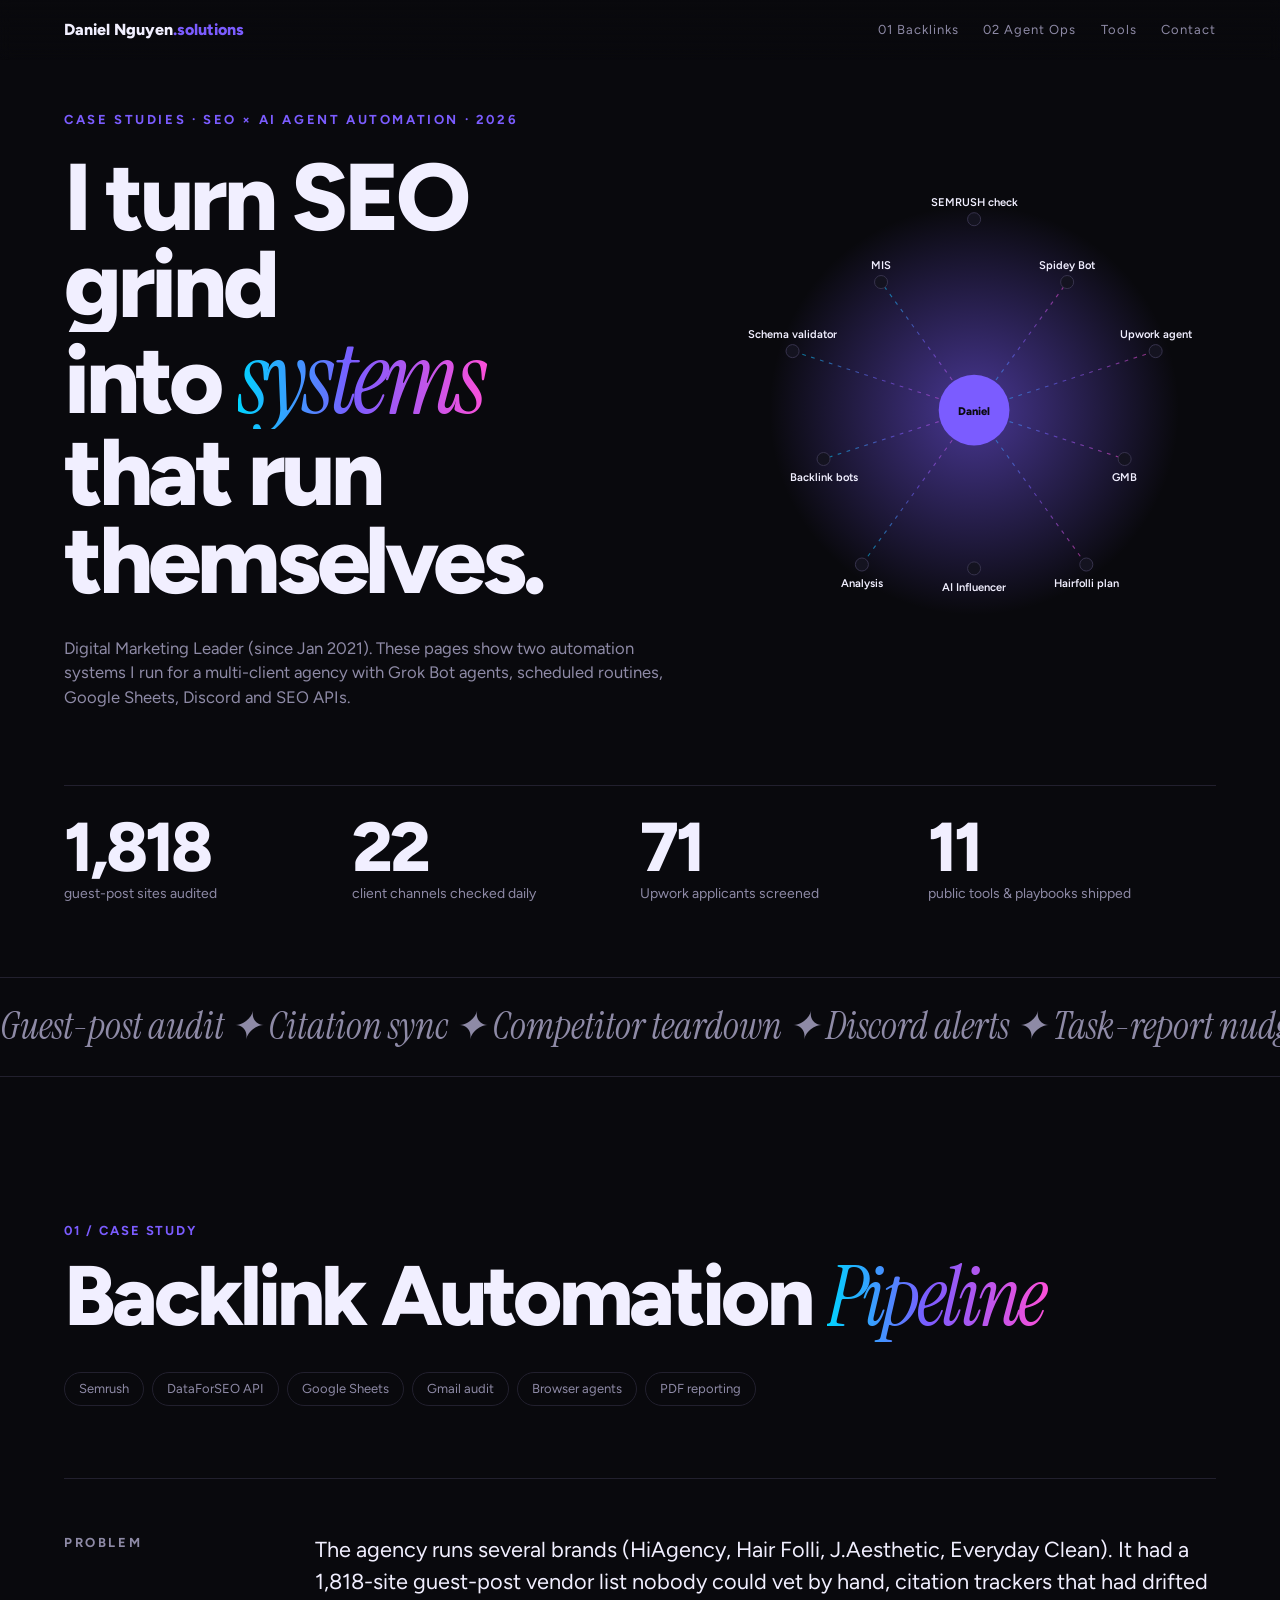
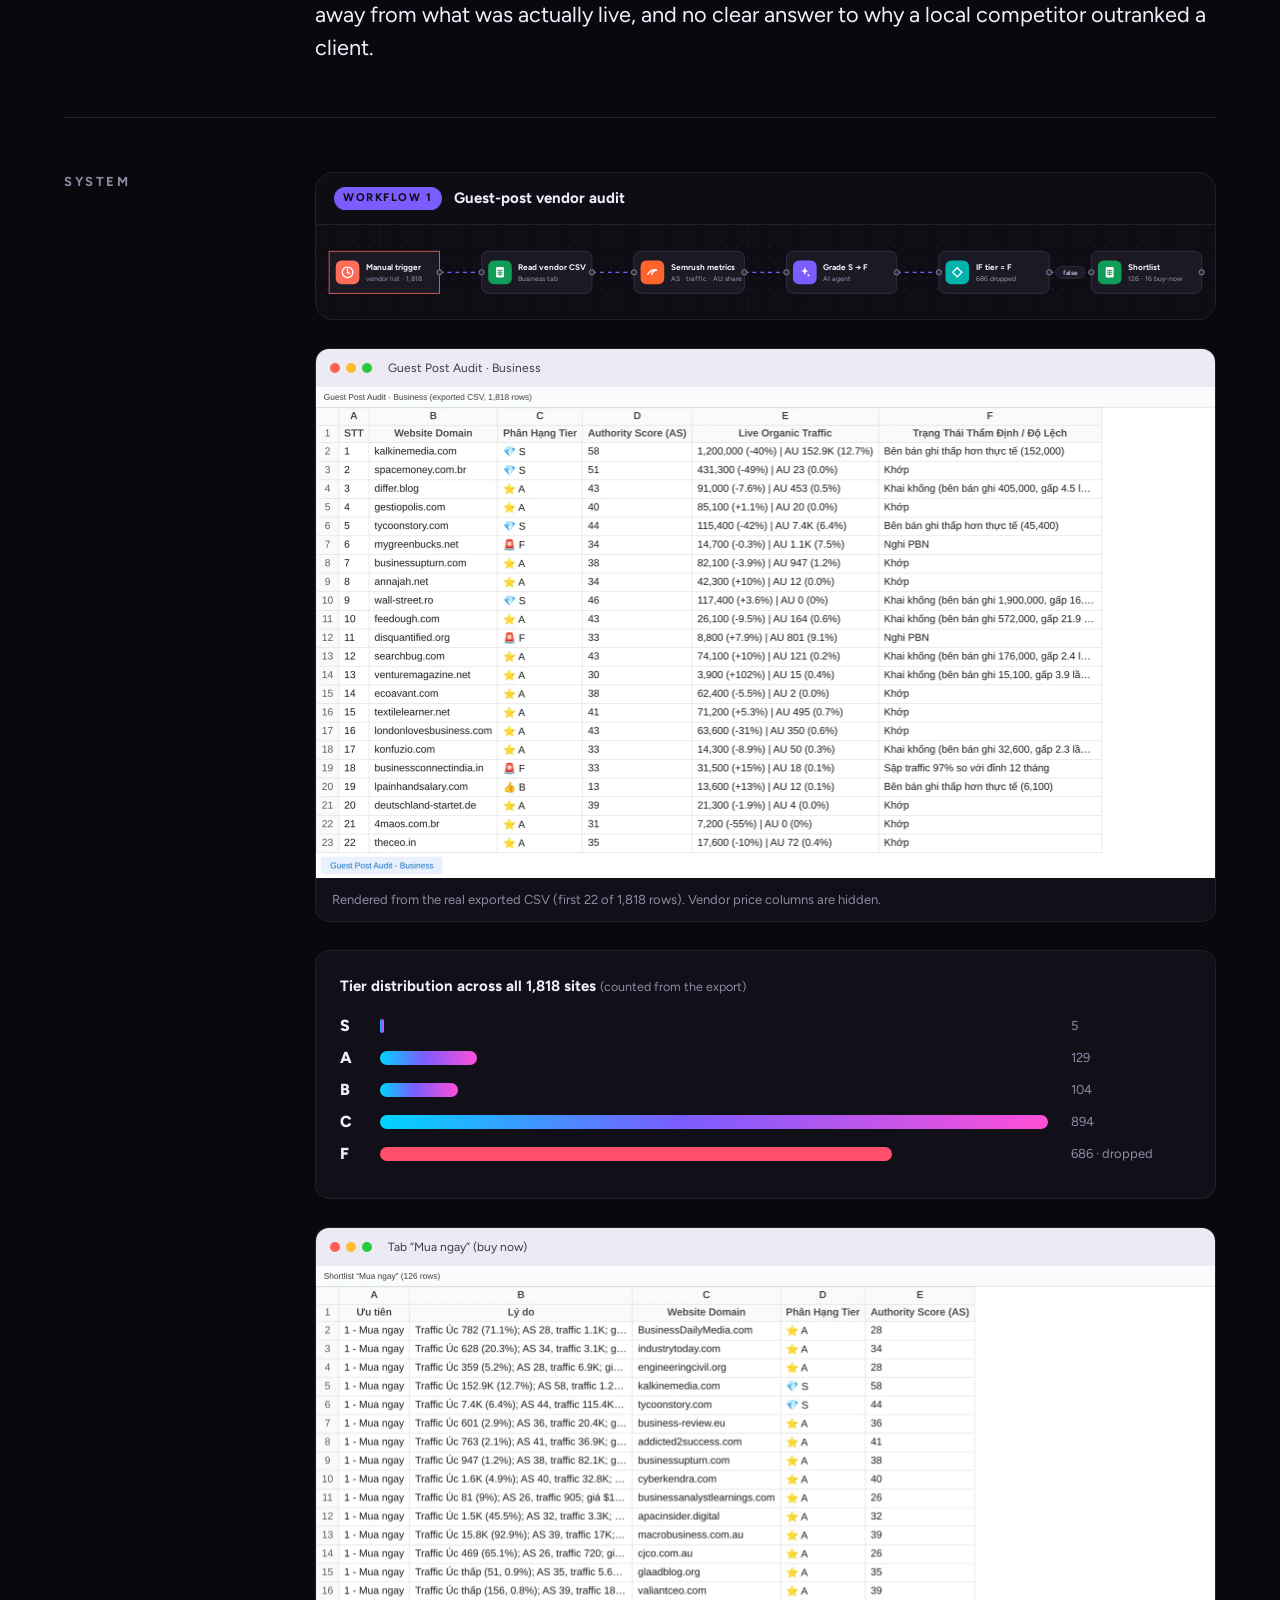
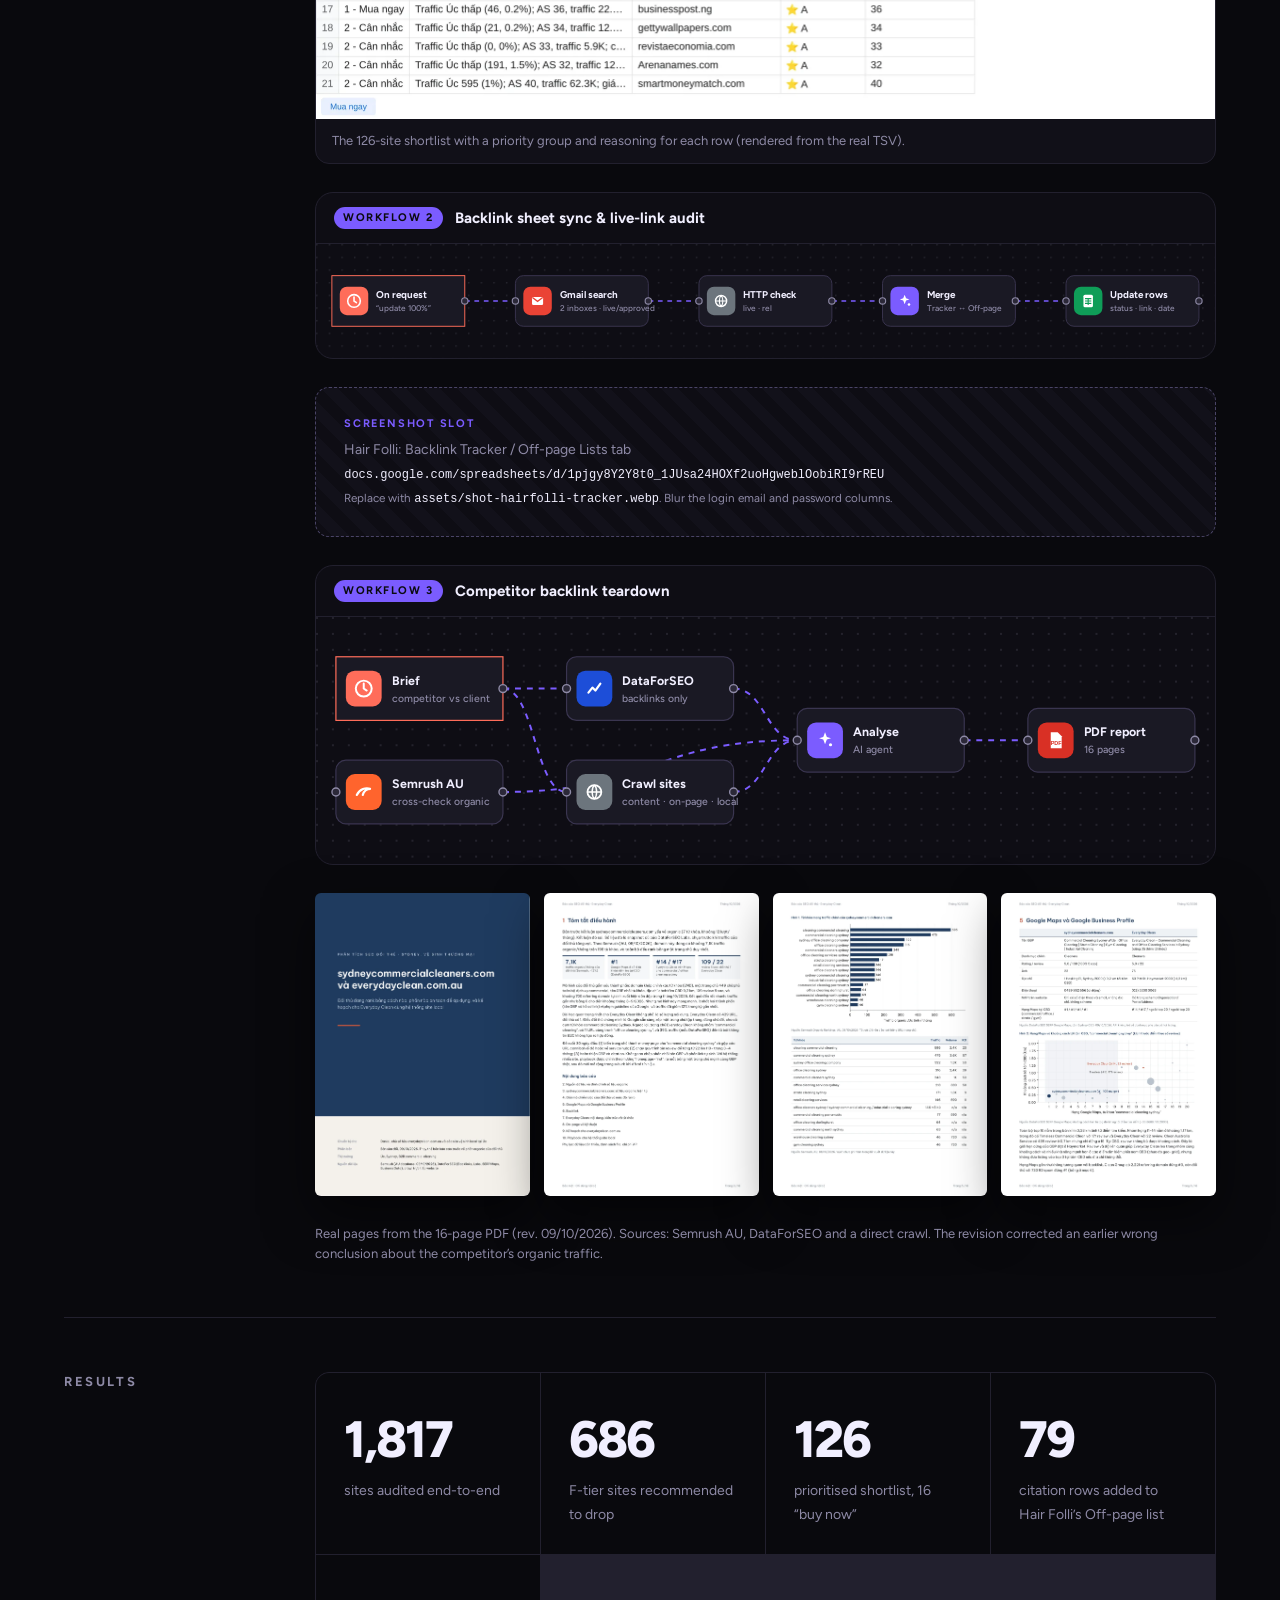
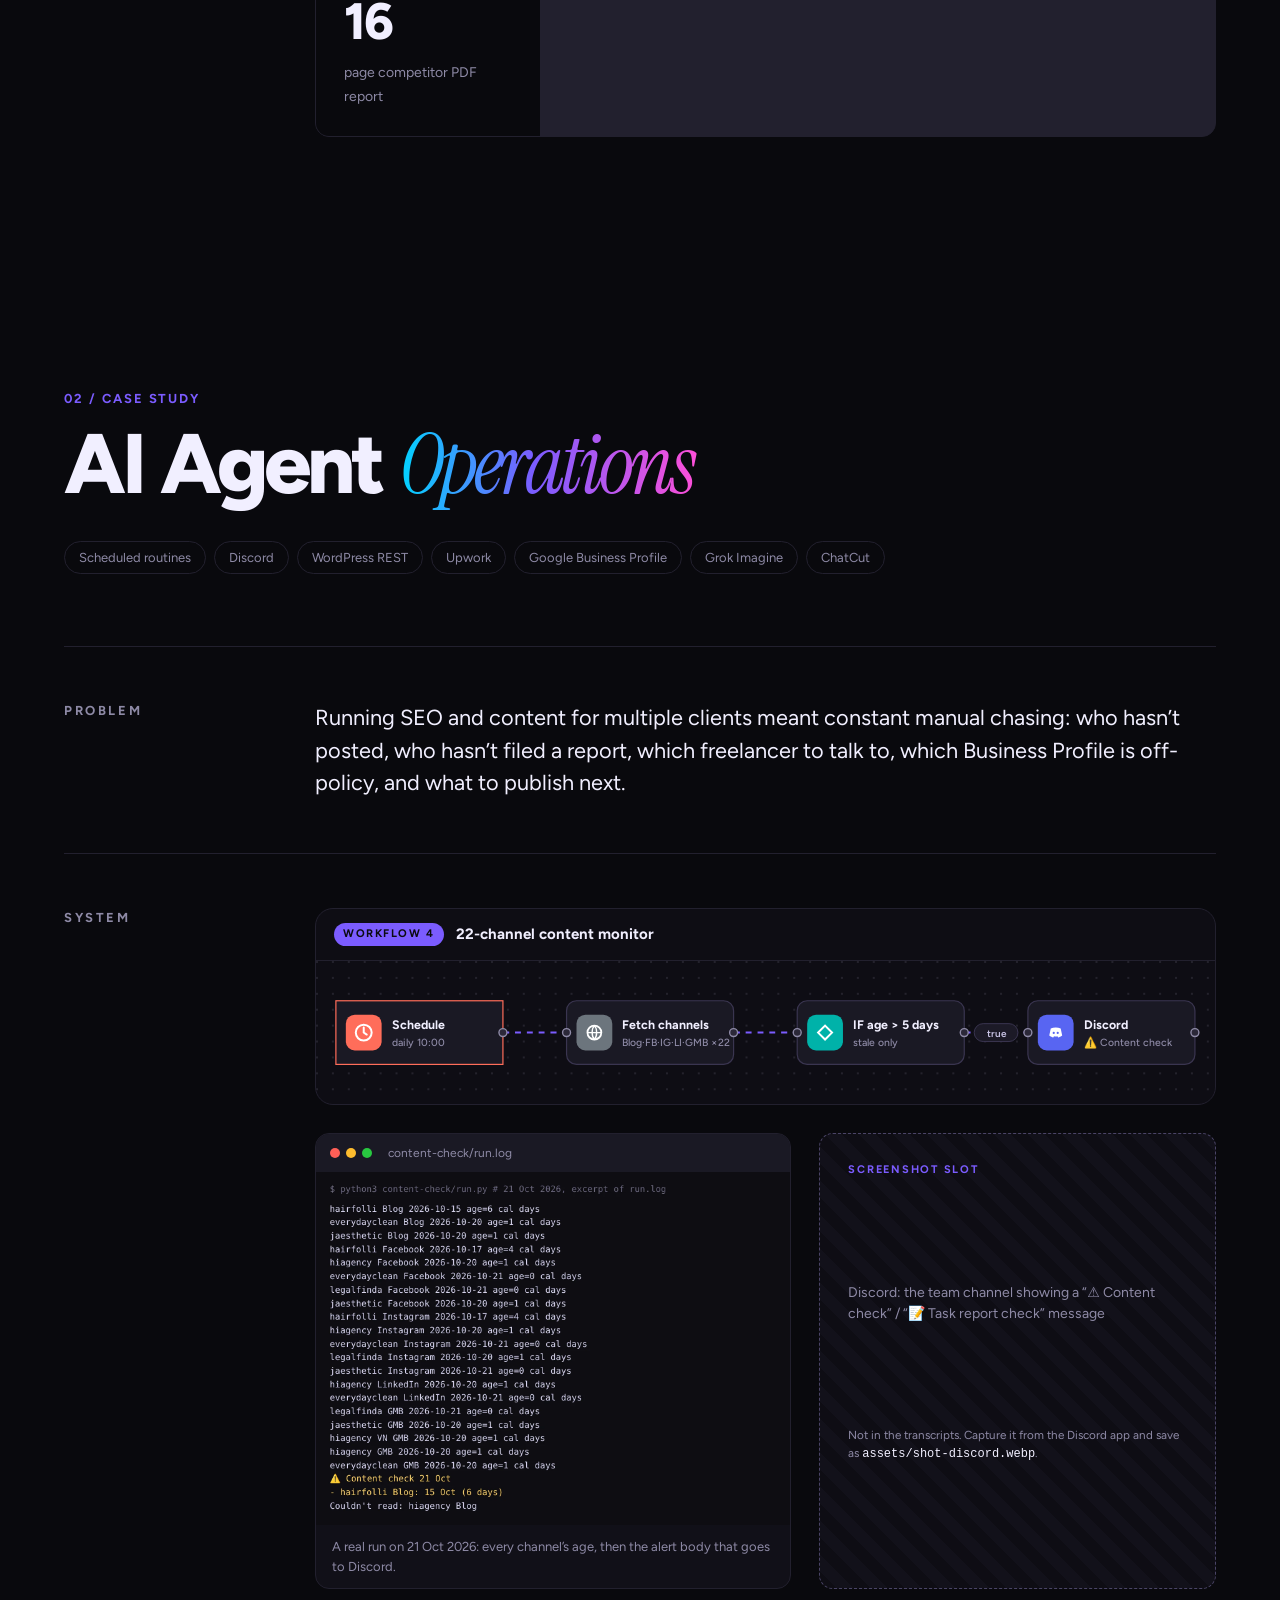
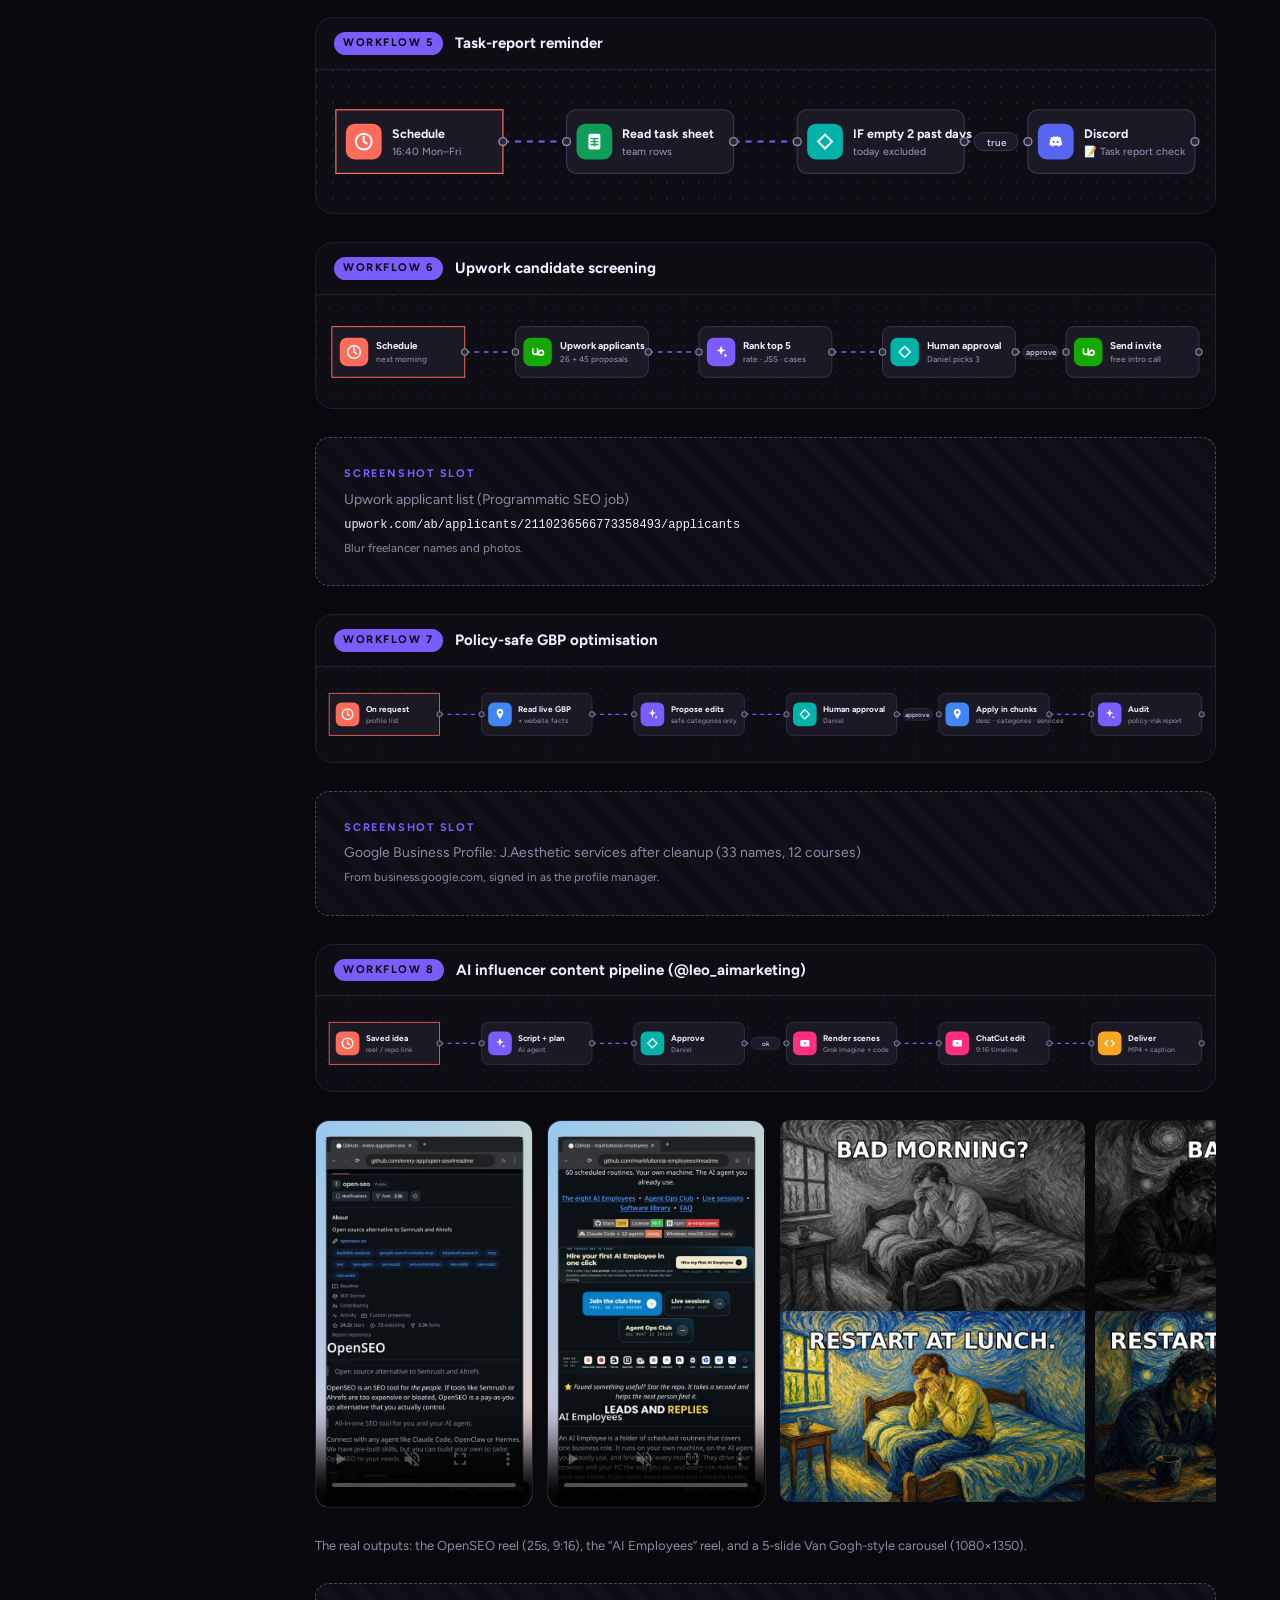
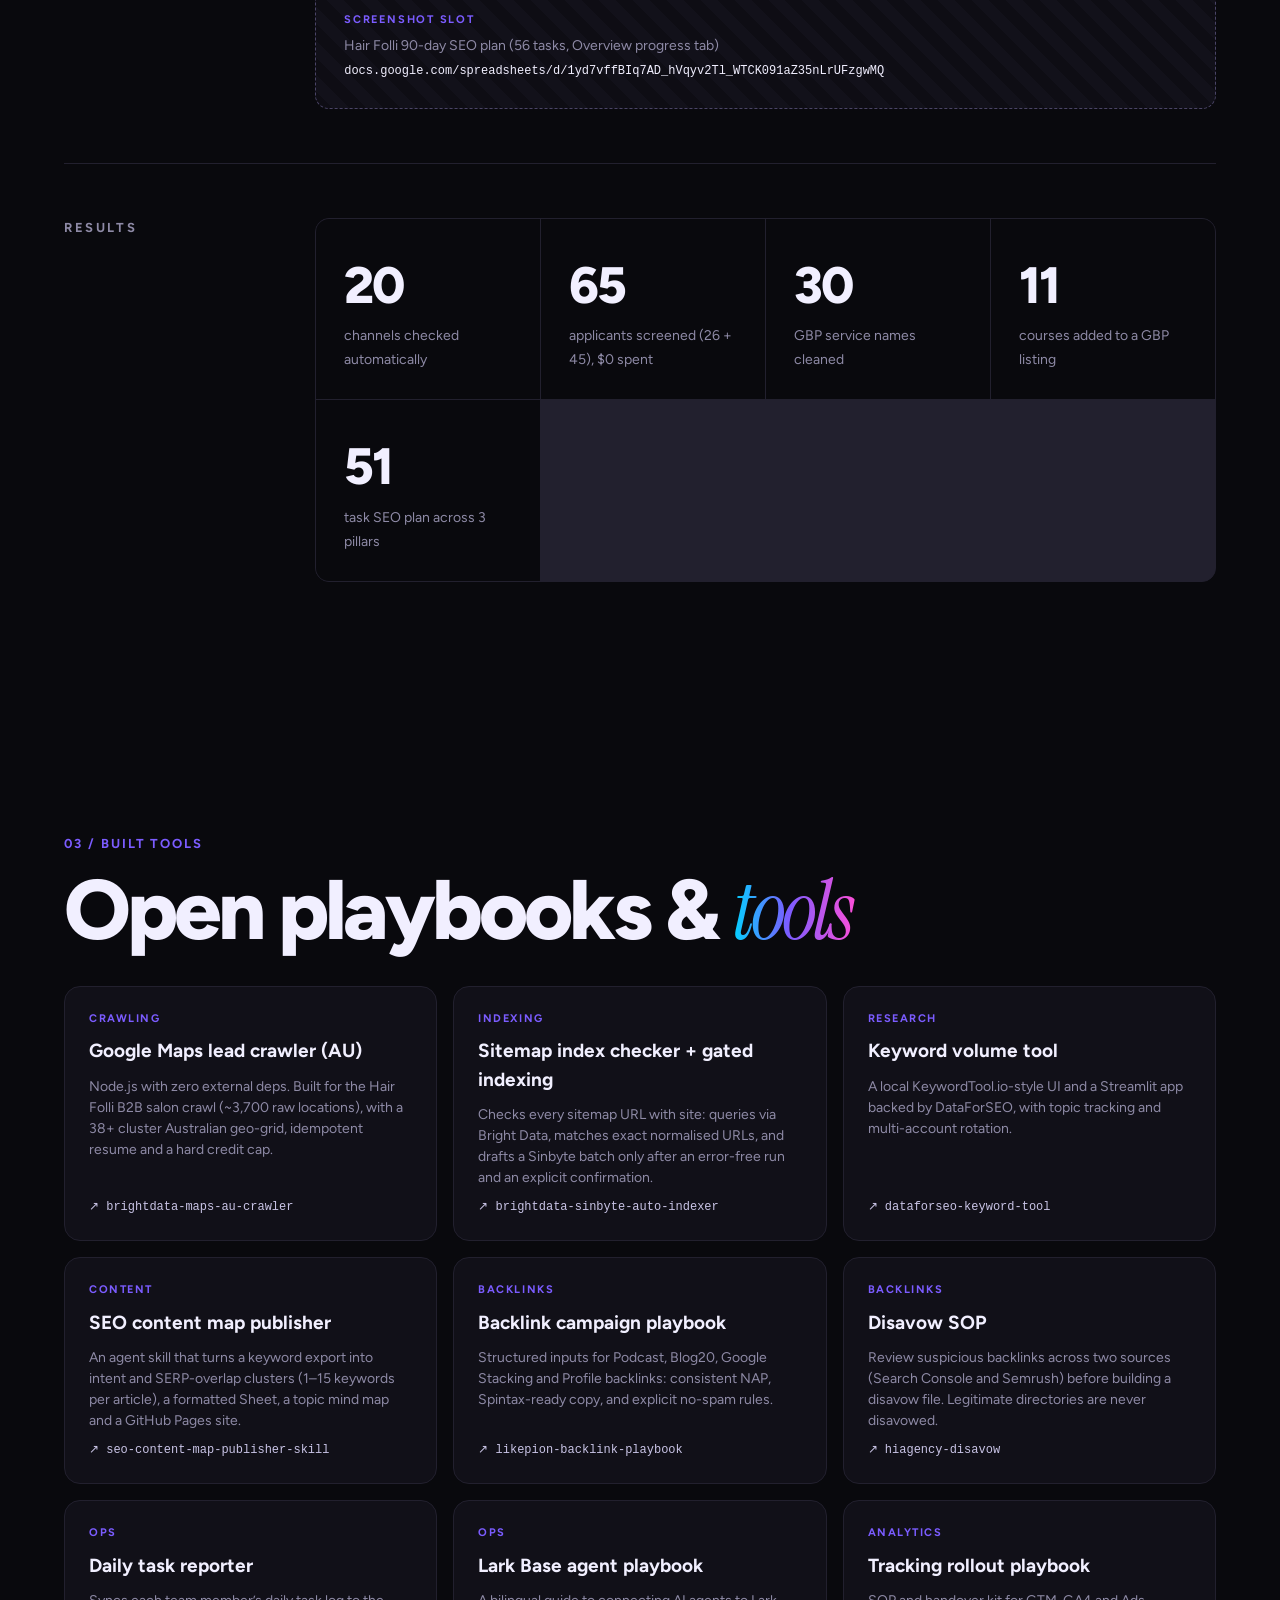
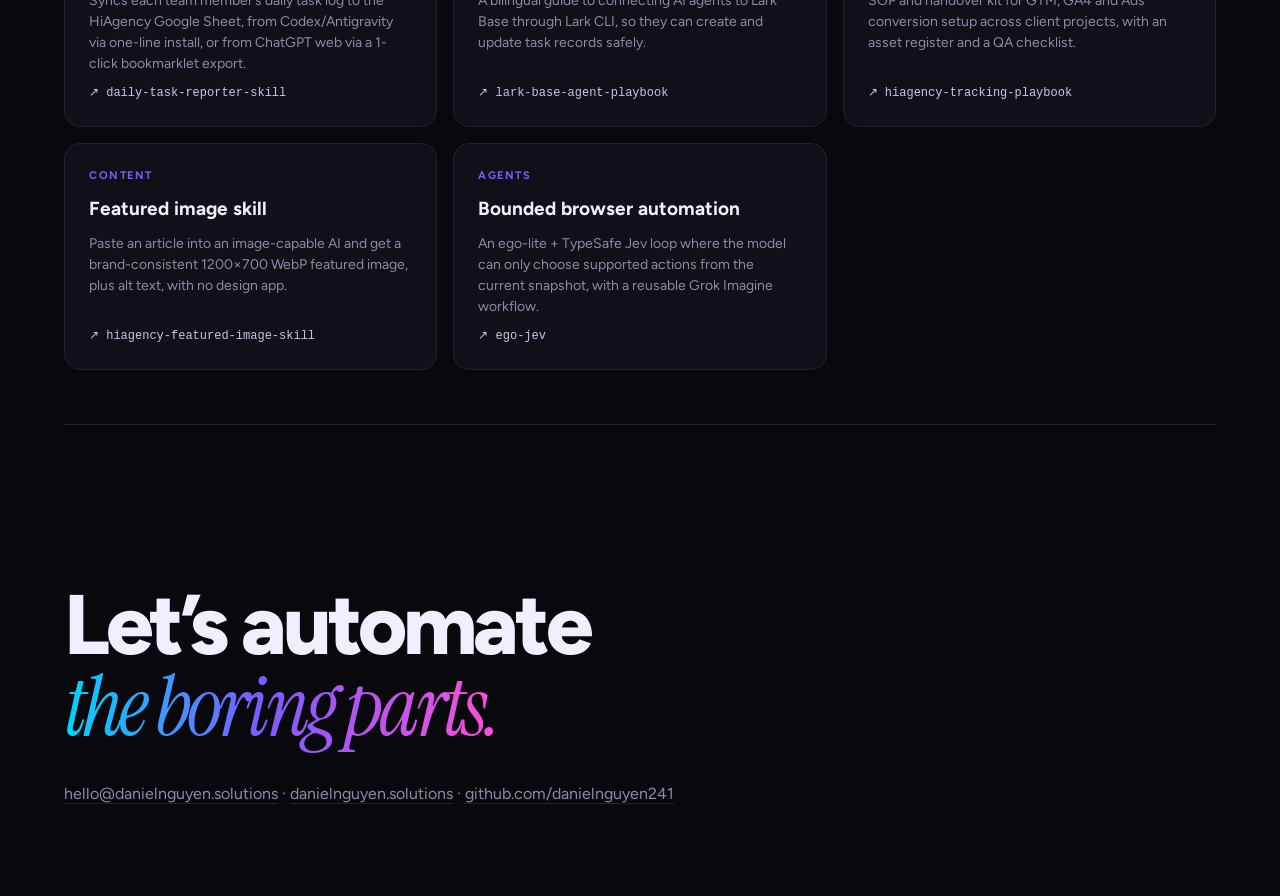
==== index.html @ e6c5cd48 "Automation case studies site" ====
<!doctype html><html lang="en"><head><meta charset="utf-8"><meta name="viewport" content="width=device-width,initial-scale=1">
<title>Daniel Nguyen: Automation Case Studies (SEO × AI Agents)</title>
<meta name="description" content="Two case studies by Daniel Nguyen: a backlink automation pipeline and AI agent operations for a multi-client SEO agency.">
<link rel="preconnect" href="https://fonts.googleapis.com"><link href="https://fonts.googleapis.com/css2?family=Figtree:wght@400;500;700;800&family=Instrument+Serif:ital@0;1&display=swap" rel="stylesheet">
<link rel="stylesheet" href="style.css">
</head><body>
<div class="progress" id="prog"></div>
<div class="cur" id="cur"></div>
<nav><a href="#top" class="logo">Daniel Nguyen<span>.solutions</span></a><div><a href="#c1">01 Backlinks</a><a href="#c2">02 Agent Ops</a><a href="#tools">Tools</a><a href="#ct">Contact</a></div></nav>

<header class="hero wrap" id="top">
 <div class="hero-copy">
  <p class="kick">Case studies · SEO × AI agent automation · 2026</p>
  <h1><span class="line"><span>I turn SEO grind</span></span><span class="line"><span>into <em>systems</em></span></span><span class="line"><span>that run themselves.</span></span></h1>
  <p class="lede">Digital Marketing Leader (since Jan 2021). These pages show two automation systems I run for a multi-client agency with Grok Bot agents, scheduled routines, Google Sheets, Discord and SEO APIs.</p>
 </div>
 <svg class="net" viewBox="0 0 520 520" aria-label="Network of Daniel's AI agents">
  <defs><radialGradient id="glow"><stop offset="0" stop-color="#7b5cff" stop-opacity=".55"/><stop offset="1" stop-color="#7b5cff" stop-opacity="0"/></radialGradient><linearGradient id="gr" x1="0" x2="1"><stop offset="0" stop-color="#00d4ff"/><stop offset=".5" stop-color="#7b5cff"/><stop offset="1" stop-color="#ff4fd8"/></linearGradient></defs>
  <circle cx="260" cy="260" r="220" fill="url(#glow)"/>
  <g id="netg"></g>
 </svg>
 <div class="stats">
  <div class="stat"><b data-n="1818">1,818</b><small>guest-post sites audited</small></div>
  <div class="stat"><b data-n="22">22</b><small>client channels checked daily</small></div>
  <div class="stat"><b data-n="71">71</b><small>Upwork applicants screened</small></div>
  <div class="stat"><b data-n="11">11</b><small>public tools &amp; playbooks shipped</small></div>
 </div>
</header>

<div class="mq"><div>Guest-post audit ✦ Citation sync ✦ Competitor teardown ✦ Discord alerts ✦ Task-report nudges ✦ Candidate screening ✦ GBP optimisation ✦ AI content ✦ Guest-post audit ✦ Citation sync ✦ Competitor teardown ✦ Discord alerts ✦ Task-report nudges ✦ Candidate screening ✦ GBP optimisation ✦ AI content ✦&nbsp;</div></div>

<main class="wrap">
<!-- ============ CASE 1 ============ -->
<section class="case" id="c1">
 <p class="num rv">01 / Case study</p>
 <h2 class="rv">Backlink Automation <em>Pipeline</em></h2>
 <div class="tags rv"><span>Semrush</span><span>DataForSEO API</span><span>Google Sheets</span><span>Gmail audit</span><span>Browser agents</span><span>PDF reporting</span></div>

 <div class="row rv"><h3>Problem</h3><p>The agency runs several brands (HiAgency, Hair Folli, J.Aesthetic, Everyday Clean). It had a 1,818-site guest-post vendor list nobody could vet by hand, citation trackers that had drifted away from what was actually live, and no clear answer to why a local competitor outranked a client.</p></div>

 <div class="row rv"><h3>System</h3><div class="sys">
  <article class="wfcard"><header><span>Workflow 1</span>Guest-post vendor audit</header><div class="wf" data-wf="audit"></div></article>
  <figure class="shot rv"><div class="chrome"><i></i><i></i><i></i><span>Guest Post Audit · Business</span></div><img src="assets/shot-audit.webp" alt="First rows of the real Guest Post Audit export: domain, S–F tier, Authority Score, live traffic and AU share, verdict" loading="lazy"><figcaption>Rendered from the real exported CSV (first 22 of 1,818 rows). Vendor price columns are hidden.</figcaption></figure>
  <div class="tiers rv" aria-label="Tier distribution">
   <h4>Tier distribution across all 1,818 sites <small>(counted from the export)</small></h4>
   <div class="tb" style="--w:.28%"><b>S</b><i></i><span>5</span></div>
   <div class="tb" style="--w:7.1%"><b>A</b><i></i><span>129</span></div>
   <div class="tb" style="--w:5.7%"><b>B</b><i></i><span>104</span></div>
   <div class="tb" style="--w:49.2%"><b>C</b><i></i><span>894</span></div>
   <div class="tb f" style="--w:37.7%"><b>F</b><i></i><span>686 · dropped</span></div>
  </div>
  <figure class="shot rv"><div class="chrome"><i></i><i></i><i></i><span>Tab “Mua ngay” (buy now)</span></div><img src="assets/shot-shortlist.webp" alt="Real prioritised shortlist with priority group and reasoning per site" loading="lazy"><figcaption>The 126-site shortlist with a priority group and reasoning for each row (rendered from the real TSV).</figcaption></figure>

  <article class="wfcard"><header><span>Workflow 2</span>Backlink sheet sync &amp; live-link audit</header><div class="wf" data-wf="sync"></div></article>
  <div class="slot rv" data-slot="hairfolli-tracker"><b>Screenshot slot</b>Hair Folli: Backlink Tracker / Off-page Lists tab<code>docs.google.com/spreadsheets/d/1pjgy8Y2Y8t0_1JUsa24HOXf2uoHgweblOobiRI9rREU</code><small>Replace with <code>assets/shot-hairfolli-tracker.webp</code>. Blur the login email and password columns.</small></div>

  <article class="wfcard"><header><span>Workflow 3</span>Competitor backlink teardown</header><div class="wf" data-wf="comp"></div></article>
  <div class="pdf rv">
   <img src="assets/report-1.webp" alt="Report cover: sydneycommercialcleaners.com vs everydayclean.com.au" loading="lazy">
   <img src="assets/report-2.webp" alt="Executive summary page" loading="lazy">
   <img src="assets/report-5.webp" alt="Keyword chart page" loading="lazy">
   <img src="assets/report-8.webp" alt="Google Maps and Business Profile comparison page" loading="lazy">
  </div>
  <p class="cap rv">Real pages from the 16-page PDF (rev. 09/10/2026). Sources: Semrush AU, DataForSEO and a direct crawl. The revision corrected an earlier wrong conclusion about the competitor’s organic traffic.</p>
 </div></div>

 <div class="row rv"><h3>Results</h3><div class="res">
  <div><b data-n="1818">1,818</b><small>sites audited end-to-end</small></div>
  <div><b data-n="686">686</b><small>F-tier sites recommended to drop</small></div>
  <div><b data-n="126">126</b><small>prioritised shortlist, 16 “buy now”</small></div>
  <div><b data-n="79">79</b><small>citation rows added to Hair Folli’s Off-page list</small></div>
  <div><b data-n="16">16</b><small>page competitor PDF report</small></div>
 </div></div>
</section>

<!-- ============ CASE 2 ============ -->
<section class="case" id="c2">
 <p class="num rv">02 / Case study</p>
 <h2 class="rv">AI Agent <em>Operations</em></h2>
 <div class="tags rv"><span>Scheduled routines</span><span>Discord</span><span>WordPress REST</span><span>Upwork</span><span>Google Business Profile</span><span>Grok Imagine</span><span>ChatCut</span></div>

 <div class="row rv"><h3>Problem</h3><p>Running SEO and content for multiple clients meant constant manual chasing: who hasn’t posted, who hasn’t filed a report, which freelancer to talk to, which Business Profile is off-policy, and what to publish next.</p></div>

 <div class="row rv"><h3>System</h3><div class="sys">
  <article class="wfcard"><header><span>Workflow 4</span>22-channel content monitor</header><div class="wf" data-wf="monitor"></div></article>
  <div class="duo">
   <figure class="shot rv"><div class="chrome dark"><i></i><i></i><i></i><span>content-check/run.log</span></div><img src="assets/shot-content-check.webp" alt="Real run log listing each client channel's last publish date and the resulting Content check alert" loading="lazy"><figcaption>A real run on 21 Oct 2026: every channel’s age, then the alert body that goes to Discord.</figcaption></figure>
   <div class="slot rv" data-slot="discord-alert"><b>Screenshot slot</b>Discord: the team channel showing a “⚠️ Content check” / “📝 Task report check” message<small>Not in the transcripts. Capture it from the Discord app and save as <code>assets/shot-discord.webp</code>.</small></div>
  </div>
  <article class="wfcard"><header><span>Workflow 5</span>Task-report reminder</header><div class="wf" data-wf="report"></div></article>
  <article class="wfcard"><header><span>Workflow 6</span>Upwork candidate screening</header><div class="wf" data-wf="upwork"></div></article>
  <div class="slot rv" data-slot="upwork"><b>Screenshot slot</b>Upwork applicant list (Programmatic SEO job)<code>upwork.com/ab/applicants/2110236566773358493/applicants</code><small>Blur freelancer names and photos.</small></div>
  <article class="wfcard"><header><span>Workflow 7</span>Policy-safe GBP optimisation</header><div class="wf" data-wf="gmb"></div></article>
  <div class="slot rv" data-slot="gmb"><b>Screenshot slot</b>Google Business Profile: J.Aesthetic services after cleanup (33 names, 12 courses)<small>From business.google.com, signed in as the profile manager.</small></div>
  <article class="wfcard"><header><span>Workflow 8</span>AI influencer content pipeline (@leo_aimarketing)</header><div class="wf" data-wf="content"></div></article>
  <div class="media rv">
   <video src="assets/reel-openseo.mp4" poster="assets/reel-openseo.jpg" muted loop playsinline preload="none" controls></video>
   <video src="assets/reel-aiemp.mp4" poster="assets/reel-aiemp.jpg" muted loop playsinline preload="none" controls></video>
   <div class="car">
    <img src="assets/carousel-1.webp" alt="Carousel slide 1" loading="lazy"><img src="assets/carousel-2.webp" alt="Carousel slide 2" loading="lazy"><img src="assets/carousel-3.webp" alt="Carousel slide 3" loading="lazy"><img src="assets/carousel-4.webp" alt="Carousel slide 4" loading="lazy"><img src="assets/carousel-5.webp" alt="Carousel slide 5" loading="lazy">
   </div>
  </div>
  <p class="cap rv">The real outputs: the OpenSEO reel (25s, 9:16), the “AI Employees” reel, and a 5-slide Van Gogh-style carousel (1080×1350).</p>
  <div class="slot rv" data-slot="seo-plan"><b>Screenshot slot</b>Hair Folli 90-day SEO plan (56 tasks, Overview progress tab)<code>docs.google.com/spreadsheets/d/1yd7vffBIq7AD_hVqyv2Tl_WTCK091aZ35nLrUFzgwMQ</code></div>
 </div></div>

 <div class="row rv"><h3>Results</h3><div class="res">
  <div><b data-n="22">22</b><small>channels checked automatically</small></div>
  <div><b data-n="71">71</b><small>applicants screened (26 + 45), $0 spent</small></div>
  <div><b data-n="33">33</b><small>GBP service names cleaned</small></div>
  <div><b data-n="12">12</b><small>courses added to a GBP listing</small></div>
  <div><b data-n="56">56</b><small>task SEO plan across 3 pillars</small></div>
 </div></div>
</section>

<section class="case" id="tools">
 <p class="num rv">03 / Built tools</p>
 <h2 class="rv">Open playbooks &amp; <em>tools</em></h2>
 <div class="tools" id="toolgrid"></div>
</section>

<footer id="ct"><h2 class="rv">Let’s automate<br><em>the boring parts.</em></h2>
 <p class="rv"><a href="mailto:hello@danielnguyen.solutions">hello@danielnguyen.solutions</a> · <a href="https://danielnguyen.solutions">danielnguyen.solutions</a> · <a href="https://github.com/danielnguyen241">github.com/danielnguyen241</a></p></footer>
</main>
<script src="content.js"></script><script src="workflow.js"></script><script src="main.js"></script>
</body></html>
---- style.css ----
:root{--bg:#09090d;--bg2:#111018;--fg:#f1efff;--mut:#8e8aa6;--ac:#7b5cff;--line:#22202e;--gr:linear-gradient(90deg,#00d4ff,#7b5cff 45%,#ff4fd8)}
*{box-sizing:border-box;margin:0;padding:0}html{scroll-behavior:smooth}
body{background:var(--bg);color:var(--fg);font-family:Figtree,Inter,system-ui,sans-serif;line-height:1.5;overflow-x:hidden}
a{color:inherit}img,video{max-width:100%;display:block}
em{font-family:"Instrument Serif",Georgia,serif;font-style:italic;font-weight:400;background:var(--gr);-webkit-background-clip:text;background-clip:text;color:transparent;padding-right:.08em}
.progress{position:fixed;top:0;left:0;height:3px;width:100%;transform-origin:0;transform:scaleX(0);background:var(--gr);z-index:50}
@media(pointer:fine){body,a,video{cursor:none}}
.cur{position:fixed;top:0;left:0;width:56px;height:56px;background:url(assets/cat.png) center/contain no-repeat;pointer-events:none;z-index:99;transform:translate(-50%,-50%);transition:width .25s,height .25s;opacity:0}
.cur.on{opacity:1}.cur.big{width:84px;height:84px}
@media(pointer:coarse){.cur{display:none}}
nav{position:fixed;top:0;width:100%;display:flex;justify-content:space-between;align-items:center;padding:18px 5vw;z-index:20;background:linear-gradient(#09090dcc,#09090d00);backdrop-filter:blur(6px);font-size:13px;letter-spacing:.08em}
nav a{text-decoration:none;margin-left:24px;color:var(--mut)}nav a:hover{color:var(--fg)}.logo{margin:0!important;color:var(--fg)!important;font-weight:800;letter-spacing:0;font-size:16px}.logo span{color:var(--ac)}
.wrap{padding:0 5vw}
.hero{min-height:100vh;display:grid;grid-template-columns:1.3fr 1fr;align-items:center;gap:3vw;padding-top:110px}
.kick{color:var(--ac);font-size:13px;letter-spacing:.2em;text-transform:uppercase;margin-bottom:24px;font-weight:700}
h1{font-weight:800;font-size:clamp(44px,7.4vw,124px);line-height:.92;letter-spacing:-.045em}
h1 em{font-size:1.08em}
.line{display:block;overflow:hidden;padding-bottom:.04em}.line>span{display:inline-block;transform:translateY(110%);animation:up 1s cubic-bezier(.2,.8,.2,1) forwards}
.line:nth-child(2)>span{animation-delay:.12s}.line:nth-child(3)>span{animation-delay:.24s}@keyframes up{to{transform:none}}
.lede{margin-top:28px;color:var(--mut);font-size:clamp(16px,1.3vw,20px);max-width:620px}
.net{width:100%;max-width:520px;justify-self:end}
.net .ln{stroke:url(#gr);stroke-width:1.2;opacity:.55;stroke-dasharray:4 6;animation:dash 2s linear infinite}
.net .nd circle{fill:#141320;stroke:#3a3550}.net .nd.hub circle{fill:var(--ac);stroke:none}
.net text{fill:var(--fg);font:600 12px Figtree,sans-serif;text-anchor:middle}.net .nd{animation:float 6s ease-in-out infinite}
@keyframes float{50%{transform:translateY(-6px)}}
.stats{grid-column:1/-1;display:grid;grid-template-columns:repeat(4,1fr);border-top:1px solid var(--line);margin-top:4vh}
.stat{padding:26px 20px 0 0}.stat b{display:block;font-weight:800;font-size:clamp(40px,5.4vw,88px);letter-spacing:-.045em;line-height:1}
.stat small,.res small{color:var(--mut);font-size:14px}
.mq{white-space:nowrap;overflow:hidden;border-block:1px solid var(--line);padding:20px 0;margin-top:8vh;font-family:"Instrument Serif",serif;font-style:italic;font-size:clamp(24px,3vw,44px);color:var(--mut)}
.mq div{display:inline-block;animation:mq 40s linear infinite}@keyframes mq{to{transform:translateX(-50%)}}
.case{padding:16vh 0 6vh}
.num{color:var(--ac);font-weight:700;letter-spacing:.15em;font-size:13px;text-transform:uppercase}
h2{font-weight:800;font-size:clamp(40px,6.6vw,110px);letter-spacing:-.045em;line-height:.95;margin:16px 0 36px}
.tags{display:flex;flex-wrap:wrap;gap:8px;margin-bottom:8vh}.tags span{border:1px solid var(--line);padding:6px 14px;border-radius:99px;font-size:13px;color:var(--mut)}
.row{display:grid;grid-template-columns:200px minmax(0,1fr);gap:4vw;padding:6vh 0;border-top:1px solid var(--line)}
.row h3{font-size:13px;letter-spacing:.2em;text-transform:uppercase;color:var(--mut);font-weight:700;position:sticky;top:90px;align-self:start}
.row>p{font-size:clamp(18px,1.7vw,26px);max-width:900px}
.sys{display:grid;gap:28px}
.wfcard{background:#0e0d14;border:1px solid var(--line);border-radius:18px;overflow:hidden}
.wfcard header{display:flex;gap:12px;align-items:center;padding:14px 18px;border-bottom:1px solid var(--line);font-weight:700;font-size:15px}
.wfcard header span{font-size:11px;letter-spacing:.14em;text-transform:uppercase;color:#0b0b10;background:var(--ac);padding:3px 9px;border-radius:99px}
.wf{overflow-x:auto}.wf svg{display:block;min-width:720px;width:100%;height:auto}
.wf .edge{stroke:#5d5876;stroke-width:2;fill:none}.wf .lbl{fill:#1c1a27;stroke:#3a3550}.wf .lt{fill:#c9c4e6;font:600 10px Figtree,sans-serif;text-anchor:middle}
.wf .node>rect:first-child{fill:#1a1924;stroke:#3a3550;stroke-width:1.2}.wf .trig>rect:first-child{stroke:#ff6d5a}
.wf .nt{fill:#f1efff;font:700 12.5px Figtree,sans-serif}.wf .ns{fill:#8e8aa6;font:500 10.5px Figtree,sans-serif}
.wf .hd{fill:#2b2838;stroke:#8e8aa6;stroke-width:1.4}
.wfcard.in .edge{stroke-dasharray:6 6;animation:dash 1.4s linear infinite;stroke:var(--ac)}
.wfcard .node{opacity:0;transform:translateY(8px);transition:.6s cubic-bezier(.2,.8,.2,1) var(--d)}.wfcard.in .node{opacity:1;transform:none}
@keyframes dash{to{stroke-dashoffset:-24}}
.shot{background:var(--bg2);border:1px solid var(--line);border-radius:14px;overflow:hidden}
.chrome{display:flex;align-items:center;gap:6px;padding:10px 14px;background:#ecebf3;color:#3c3a48;font-size:12px}.chrome.dark{background:#1a1924;color:var(--mut)}
.chrome i{width:10px;height:10px;border-radius:50%;background:#ff5f57}.chrome i:nth-child(2){background:#febc2e}.chrome i:nth-child(3){background:#28c840}.chrome span{margin-left:10px}
.shot img{width:100%}figcaption,.cap{color:var(--mut);font-size:13px;padding:12px 16px}.cap{padding:0}
.tiers{background:var(--bg2);border:1px solid var(--line);border-radius:14px;padding:24px}
.tiers h4{font-size:15px;margin-bottom:16px}.tiers small{color:var(--mut);font-weight:400}
.tb{display:grid;grid-template-columns:28px 1fr 120px;gap:12px;align-items:center;margin:8px 0}
.tb b{font-weight:800}.tb i{display:block;height:14px;border-radius:7px;background:var(--gr);width:0;min-width:4px;transition:width 1.4s cubic-bezier(.2,.8,.2,1)}
.tiers.in .tb i{width:calc(var(--w)*2)}.tb.f i{background:#ff4f6d}.tb span{color:var(--mut);font-size:13px}
.slot{border:1.5px dashed #4a4466;border-radius:14px;padding:28px;color:var(--mut);background:repeating-linear-gradient(45deg,#0e0d14,#0e0d14 12px,#12111a 12px,#12111a 24px);display:grid;gap:6px;font-size:14px}
.slot b{color:var(--ac);text-transform:uppercase;font-size:11px;letter-spacing:.16em}.slot code{color:var(--fg);font-size:12px;word-break:break-all}
.duo{display:grid;grid-template-columns:1.2fr 1fr;gap:28px}
.pdf{display:grid;grid-template-columns:repeat(4,1fr);gap:14px}.pdf img{border-radius:6px;box-shadow:0 20px 50px #0008;transition:transform .5s}.pdf img:hover{transform:translateY(-8px) rotate(-1deg)}
.media{display:grid;grid-template-columns:1fr 1fr 2fr;gap:14px;align-items:start}.media video{border-radius:14px;border:1px solid var(--line);aspect-ratio:9/16;object-fit:cover;width:100%;background:#000}
.car{display:flex;gap:10px;overflow-x:auto;scroll-snap-type:x mandatory}.car img{width:70%;flex:none;scroll-snap-align:start;border-radius:10px}
.res{display:grid;grid-template-columns:repeat(auto-fit,minmax(190px,1fr));gap:1px;background:var(--line);border:1px solid var(--line);border-radius:14px;overflow:hidden}
.res div{background:var(--bg);padding:28px}.res b{font-weight:800;font-size:clamp(36px,4vw,64px);display:block;letter-spacing:-.04em}
.tools{display:grid;grid-template-columns:repeat(auto-fill,minmax(300px,1fr));gap:16px}
.tool{display:flex;flex-direction:column;gap:10px;padding:24px;border:1px solid var(--line);border-radius:16px;background:var(--bg2);text-decoration:none;transition:border-color .3s,transform .3s}
.tool:hover{border-color:var(--ac);transform:translateY(-4px)}.tool .tg{font-size:11px;letter-spacing:.14em;text-transform:uppercase;color:var(--ac);font-weight:700}
.tool h4{font-size:19px}.tool p{color:var(--mut);font-size:14px;flex:1}.tool code{font-size:12px;color:#c9c4e6}
.rv{opacity:0;transform:translateY(40px);transition:opacity 1s,transform 1s cubic-bezier(.2,.8,.2,1)}.rv.in{opacity:1;transform:none}
footer{padding:16vh 0 10vh;border-top:1px solid var(--line)}footer p{color:var(--mut);margin-top:20px}footer a{text-decoration:none;border-bottom:1px solid var(--line)}
@media(max-width:900px){.hero{grid-template-columns:1fr}.net{justify-self:center;max-width:360px}.stats{grid-template-columns:1fr 1fr}.row{grid-template-columns:1fr;gap:18px}.row h3{position:static}.duo{grid-template-columns:1fr}.pdf{grid-template-columns:1fr 1fr}.media{grid-template-columns:1fr 1fr}.car{grid-column:1/-1}nav div a:not(:last-child){display:none}}
@media(prefers-reduced-motion:reduce){*{animation:none!important;transition:none!important}.rv,.wfcard .node{opacity:1;transform:none}.line>span{transform:none}}
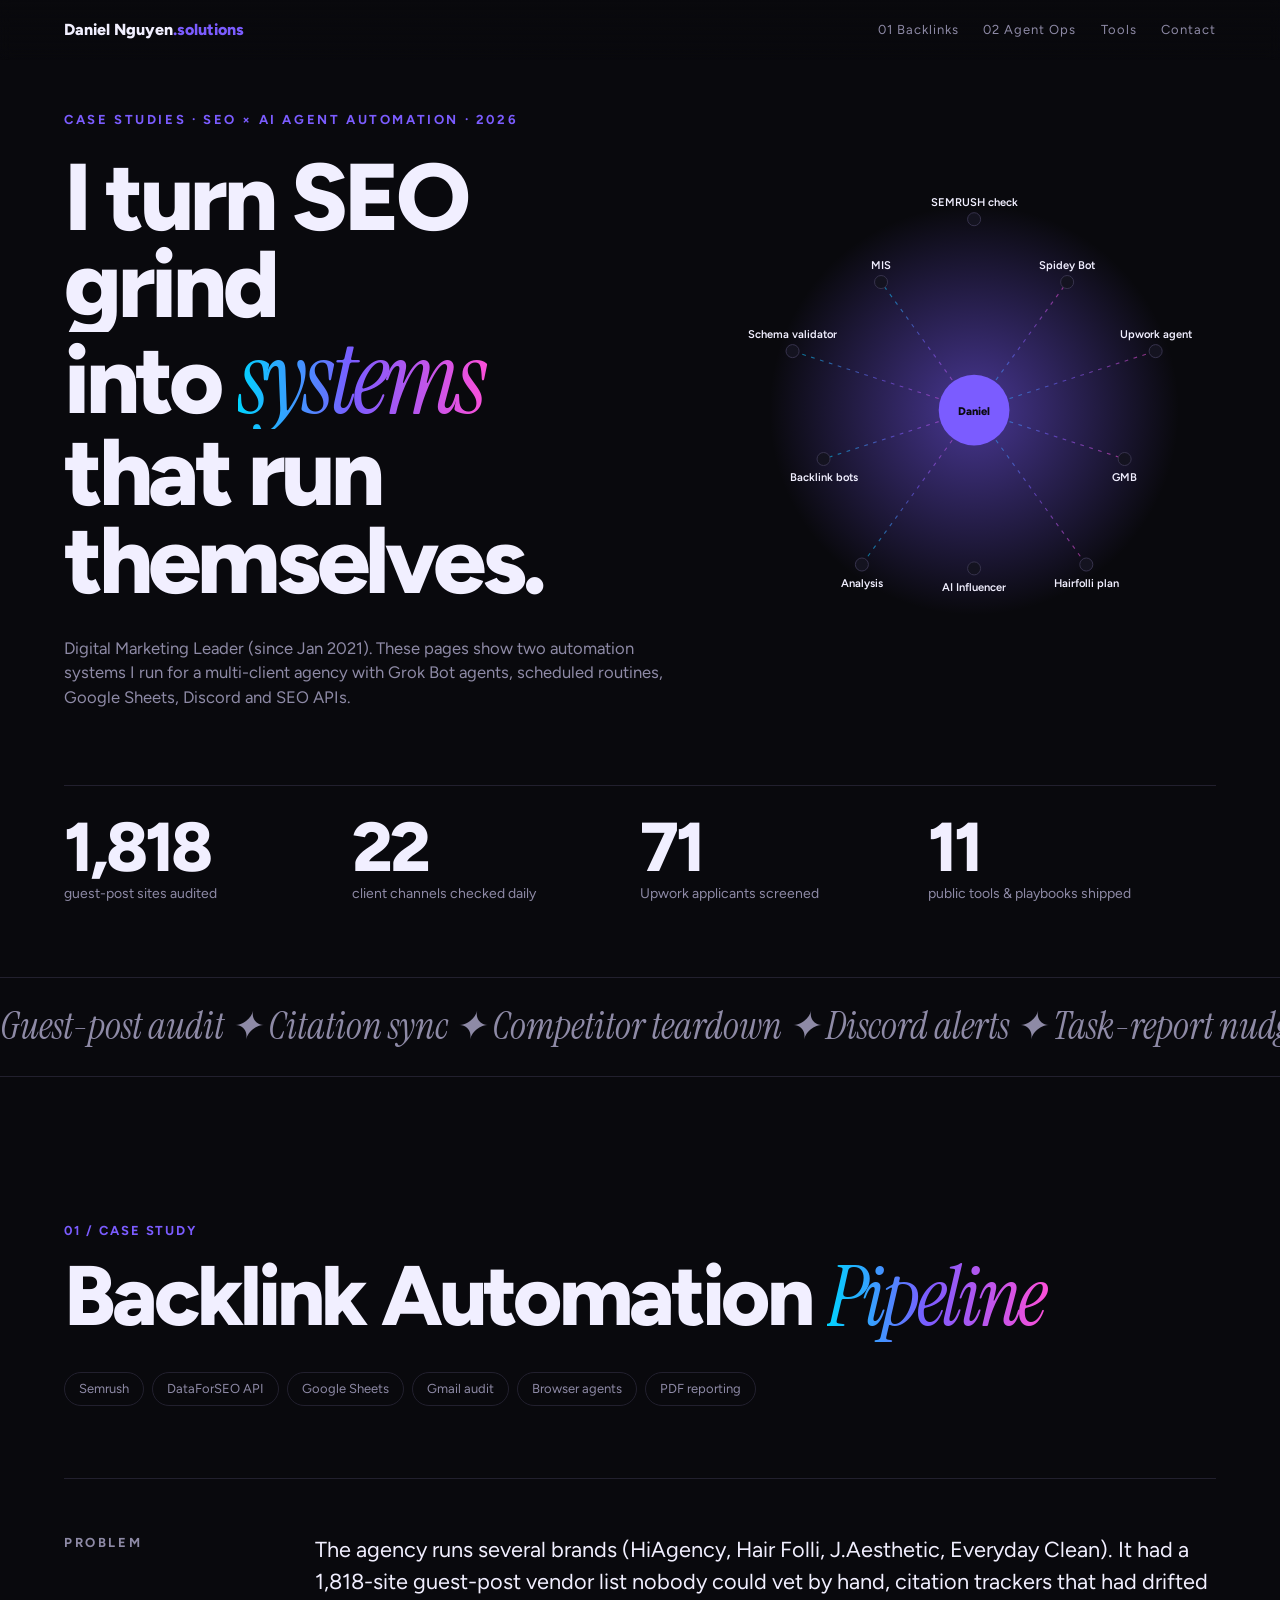
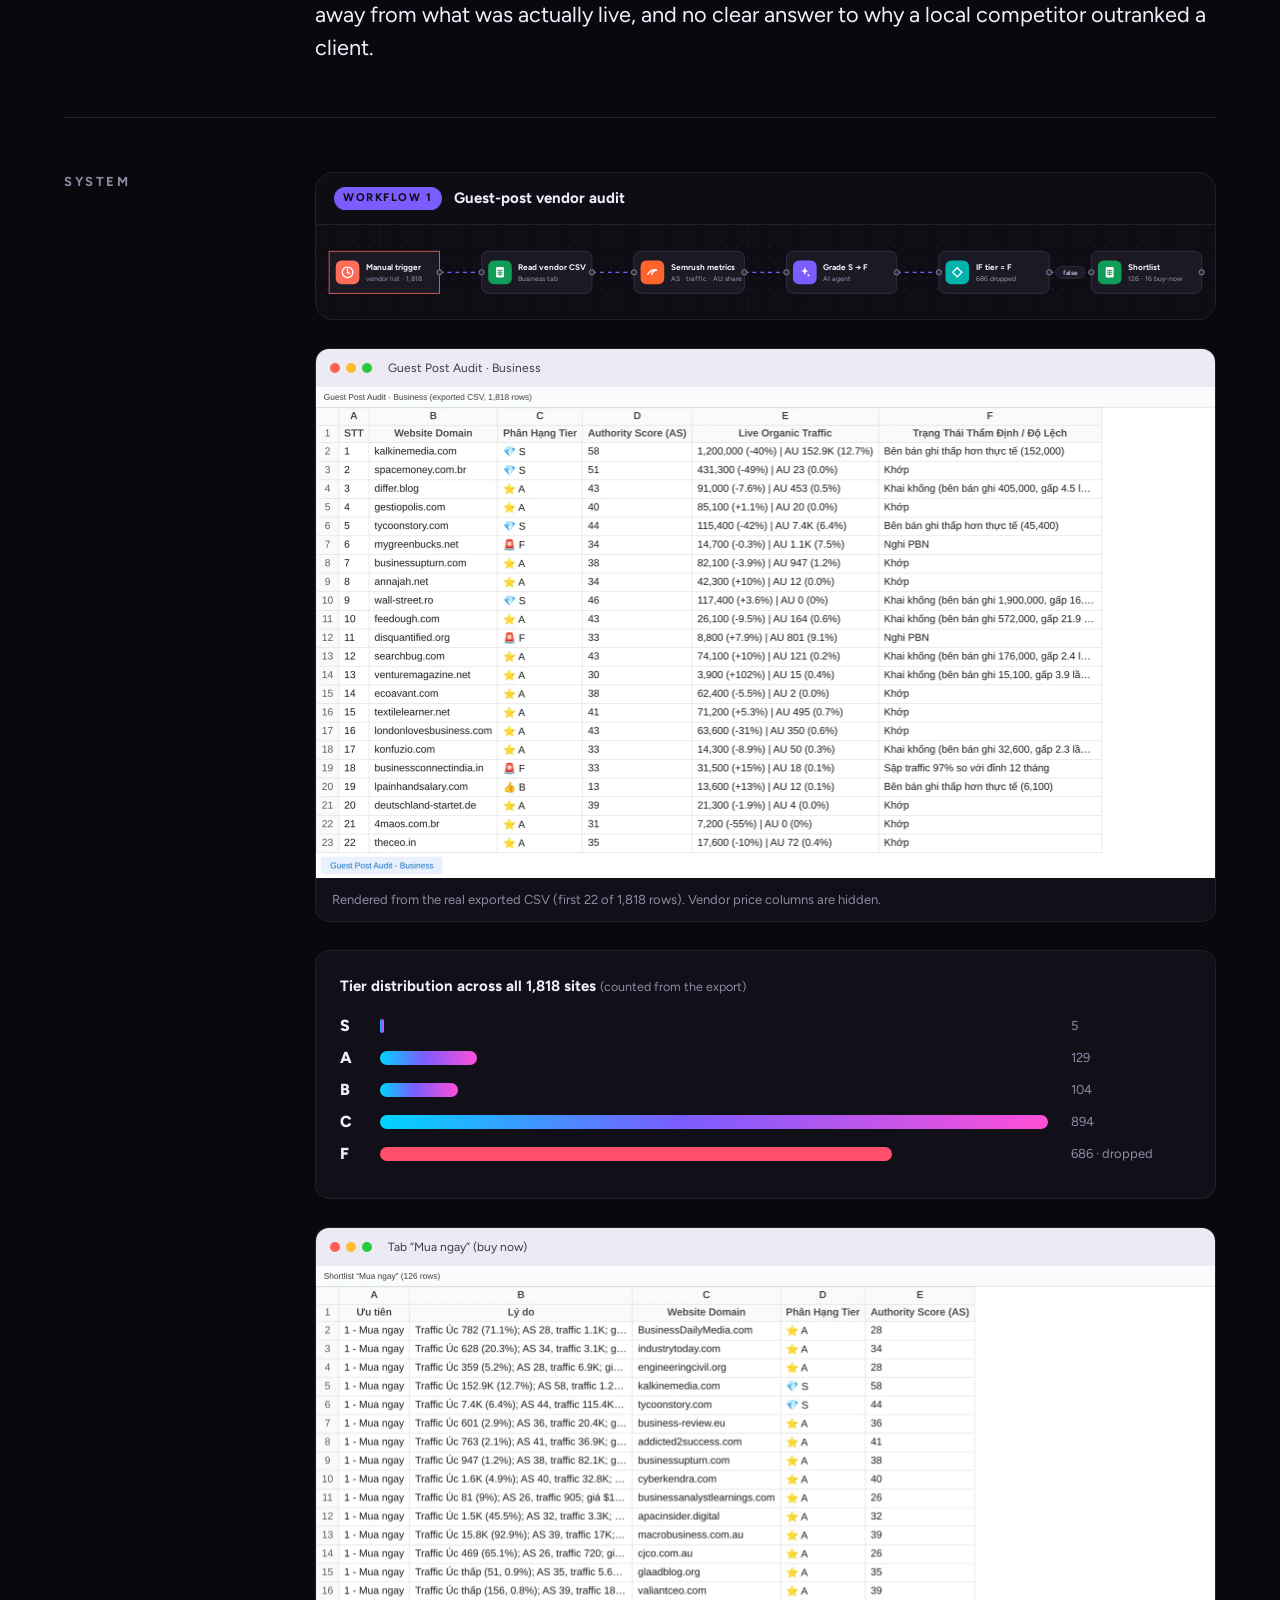
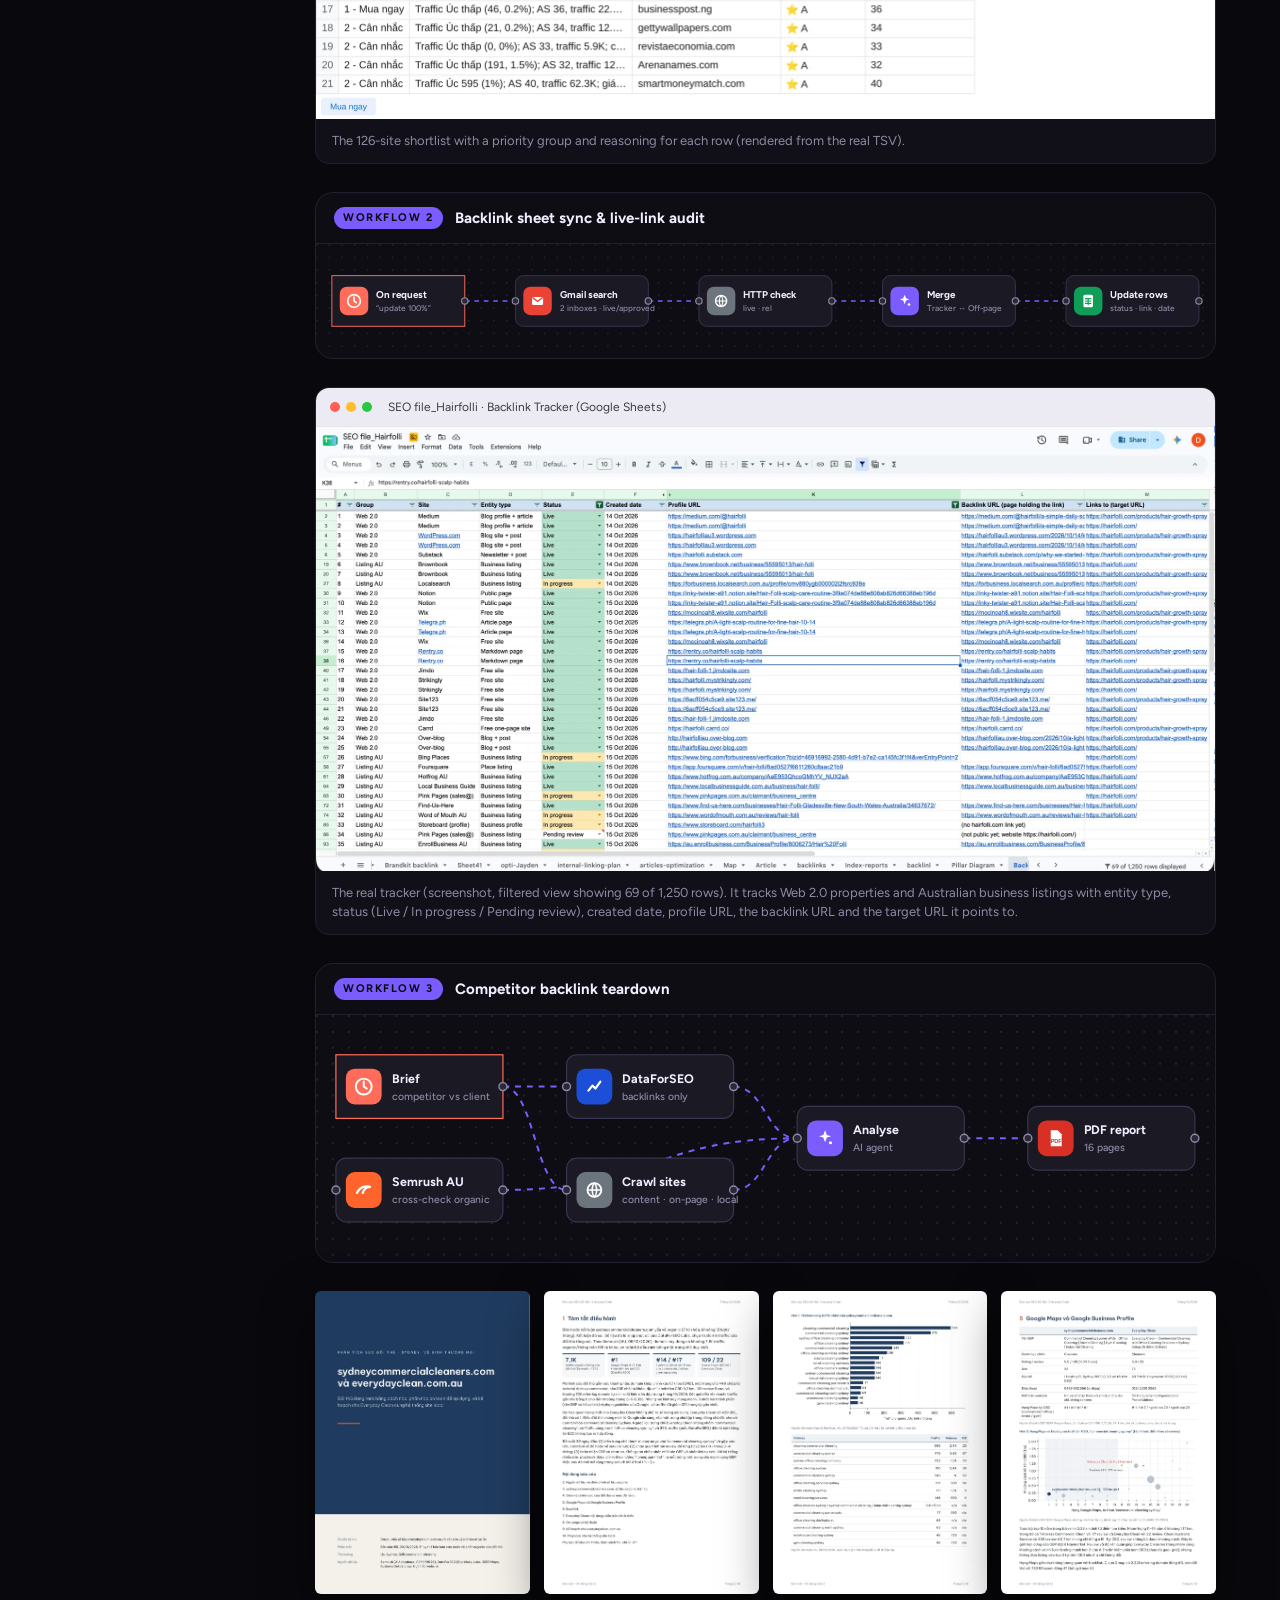
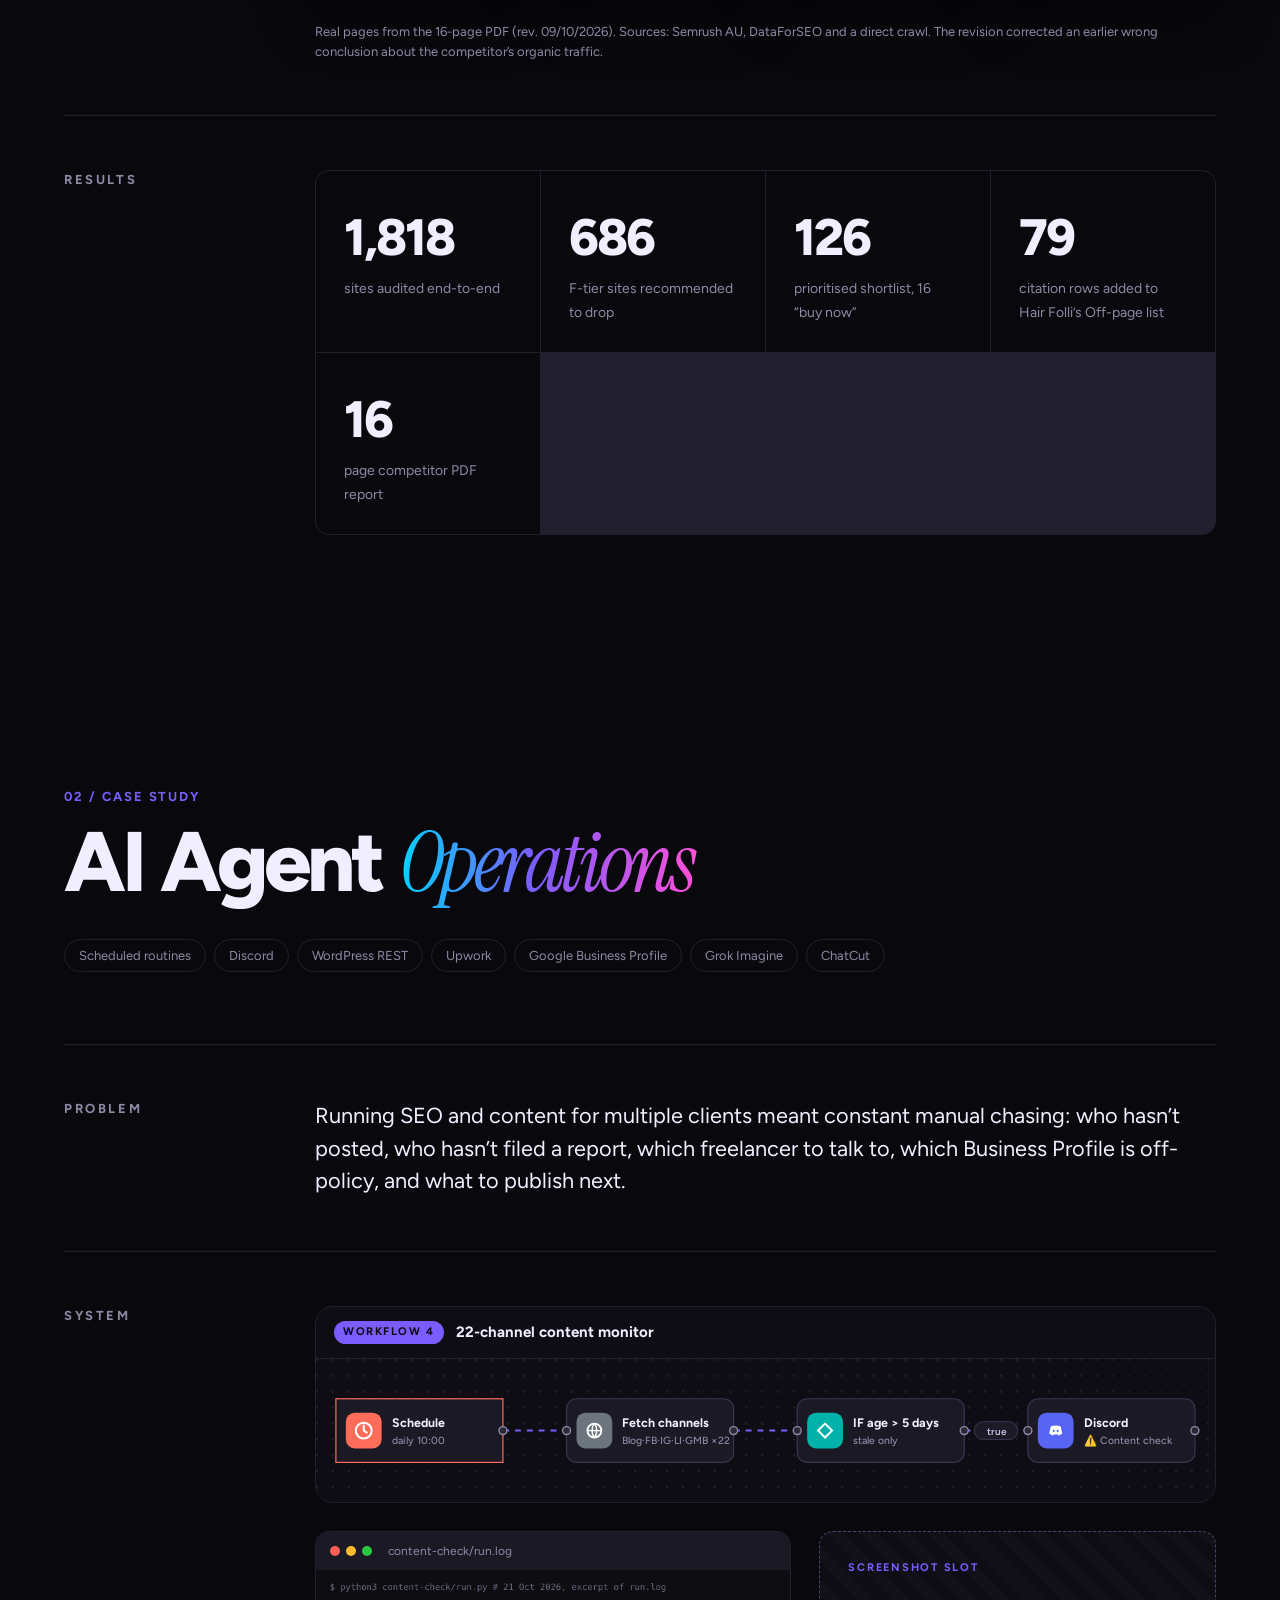
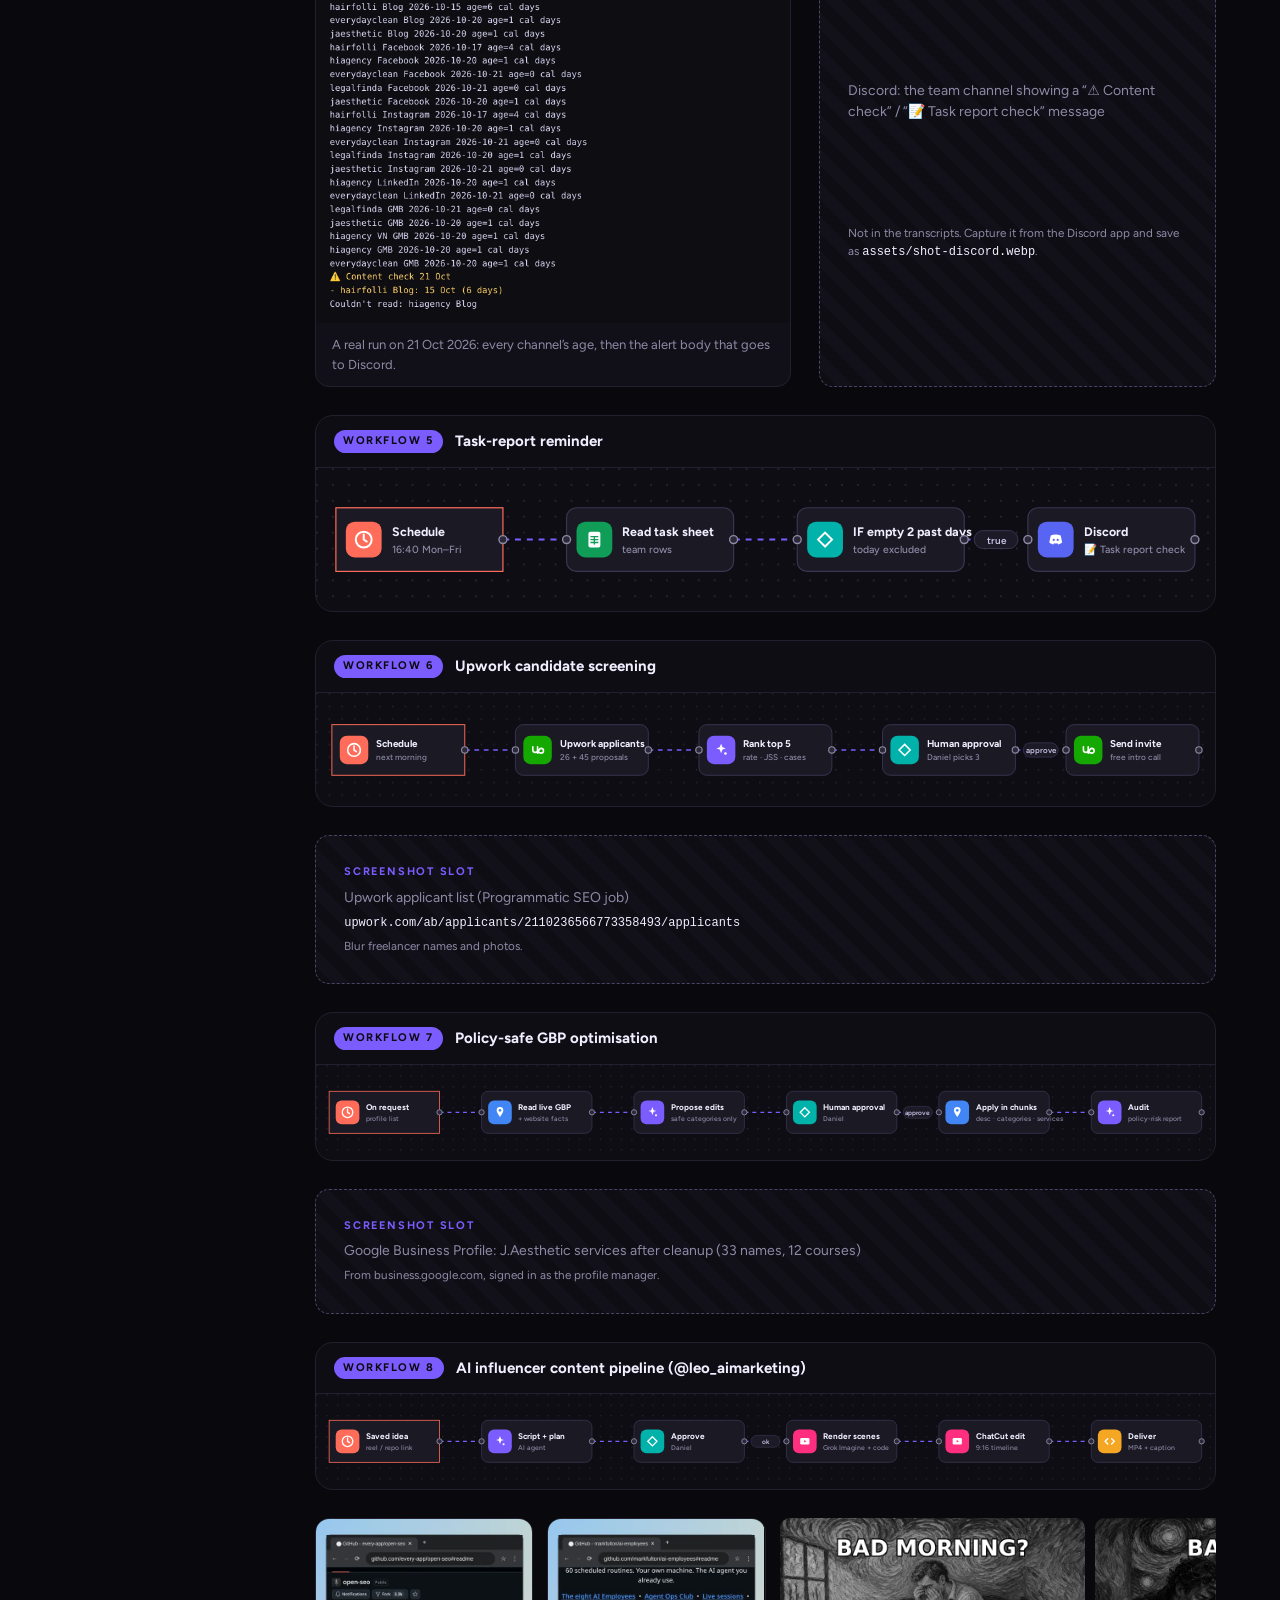
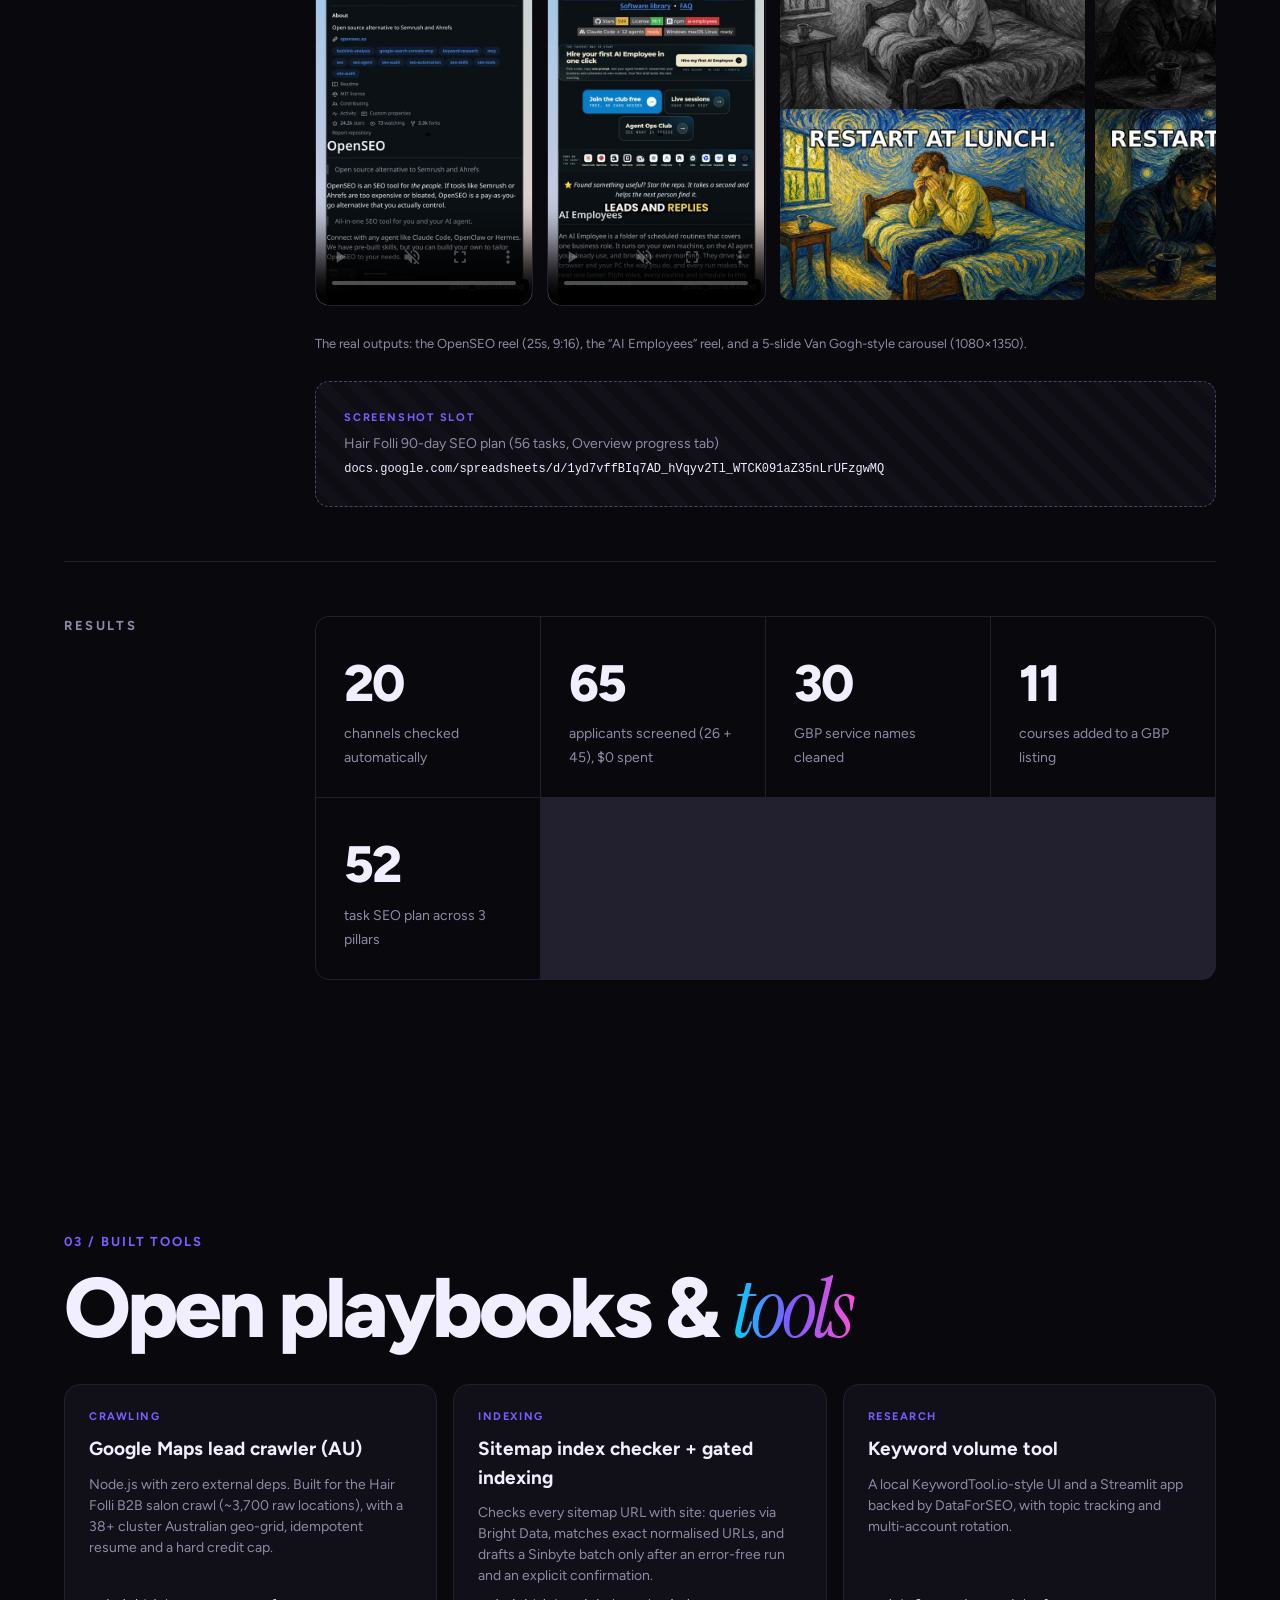
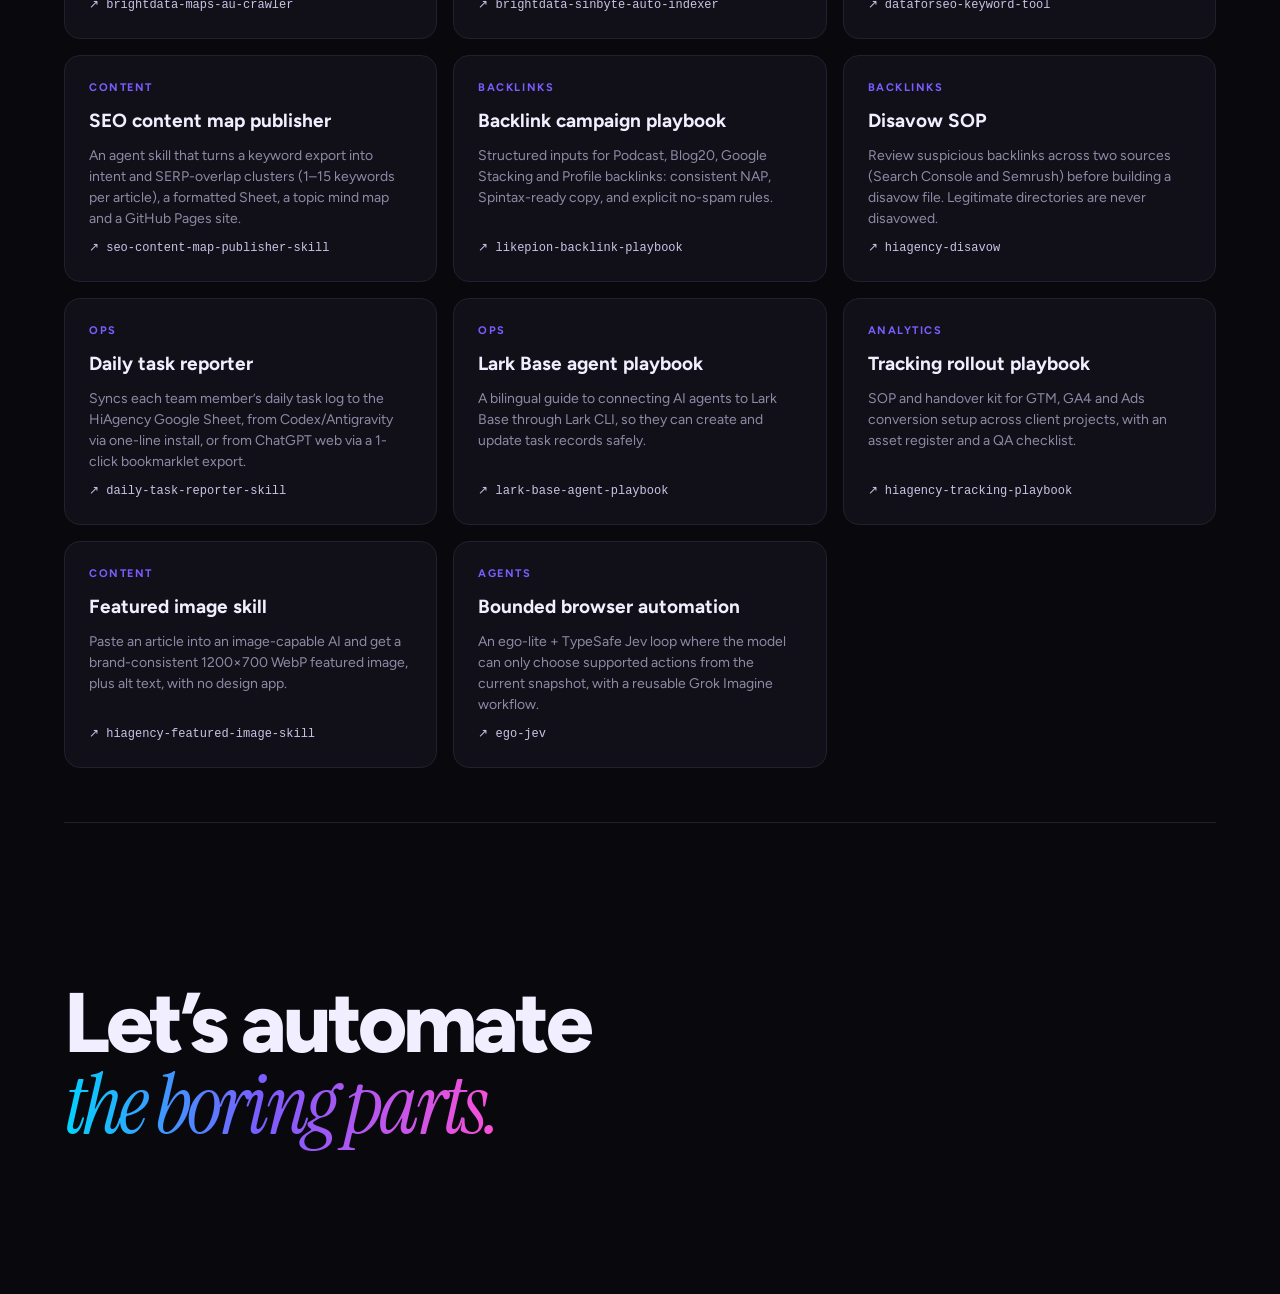
==== commit bd002450: "Add real Hair Folli backlink tracker screenshot" ====
--- a/index.html
+++ b/index.html
@@ -52,7 +52,7 @@
   <figure class="shot rv"><div class="chrome"><i></i><i></i><i></i><span>Tab “Mua ngay” (buy now)</span></div><img src="assets/shot-shortlist.webp" alt="Real prioritised shortlist with priority group and reasoning per site" loading="lazy"><figcaption>The 126-site shortlist with a priority group and reasoning for each row (rendered from the real TSV).</figcaption></figure>
 
   <article class="wfcard"><header><span>Workflow 2</span>Backlink sheet sync &amp; live-link audit</header><div class="wf" data-wf="sync"></div></article>
-  <div class="slot rv" data-slot="hairfolli-tracker"><b>Screenshot slot</b>Hair Folli: Backlink Tracker / Off-page Lists tab<code>docs.google.com/spreadsheets/d/1pjgy8Y2Y8t0_1JUsa24HOXf2uoHgweblOobiRI9rREU</code><small>Replace with <code>assets/shot-hairfolli-tracker.webp</code>. Blur the login email and password columns.</small></div>
+  <figure class="shot rv"><div class="chrome"><i></i><i></i><i></i><span>SEO file_Hairfolli · Backlink Tracker (Google Sheets)</span></div><img src="assets/shot-hairfolli-tracker.webp" alt="Real Hair Folli backlink tracker in Google Sheets: Web 2.0 and AU business listings with entity type, status, created date, profile URL, backlink URL and target URL" loading="lazy"><figcaption>The real tracker (screenshot, filtered view showing 69 of 1,250 rows). It tracks Web 2.0 properties and Australian business listings with entity type, status (Live / In progress / Pending review), created date, profile URL, the backlink URL and the target URL it points to.</figcaption></figure>
 
   <article class="wfcard"><header><span>Workflow 3</span>Competitor backlink teardown</header><div class="wf" data-wf="comp"></div></article>
   <div class="pdf rv">
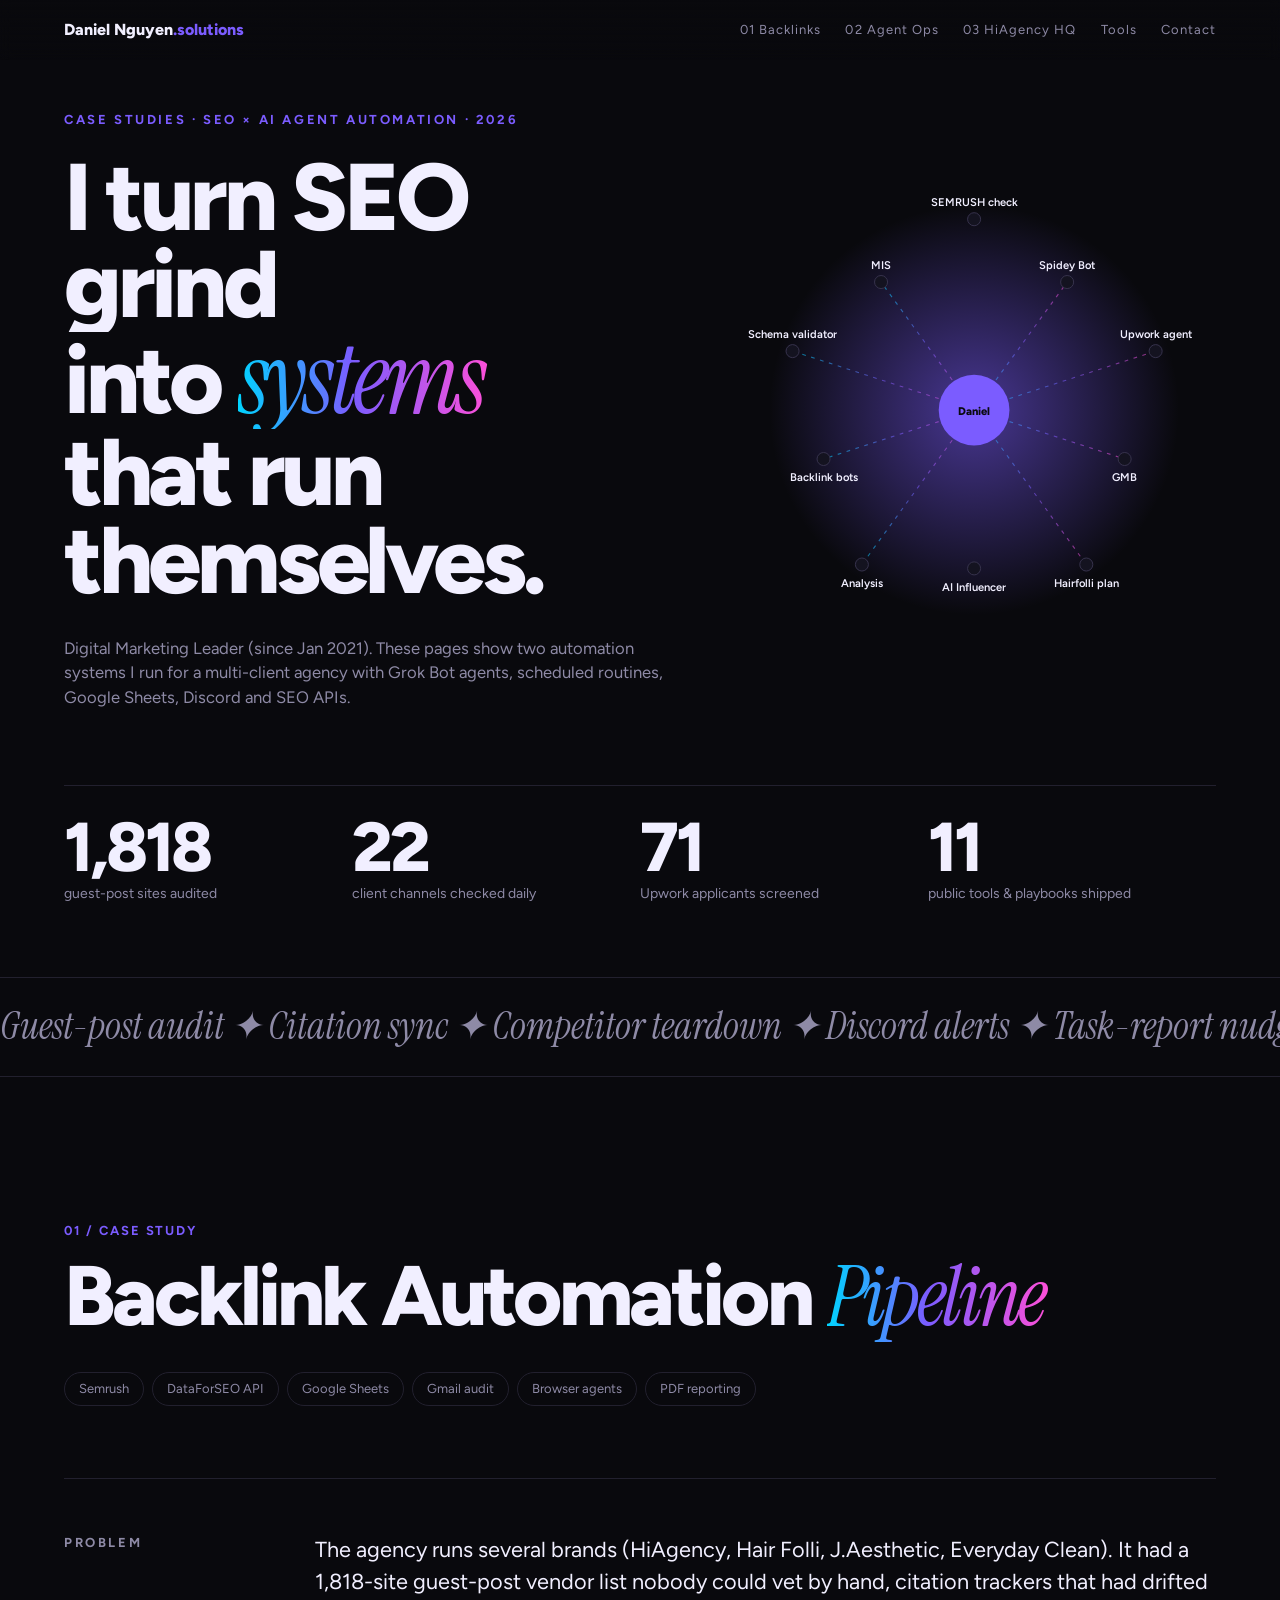
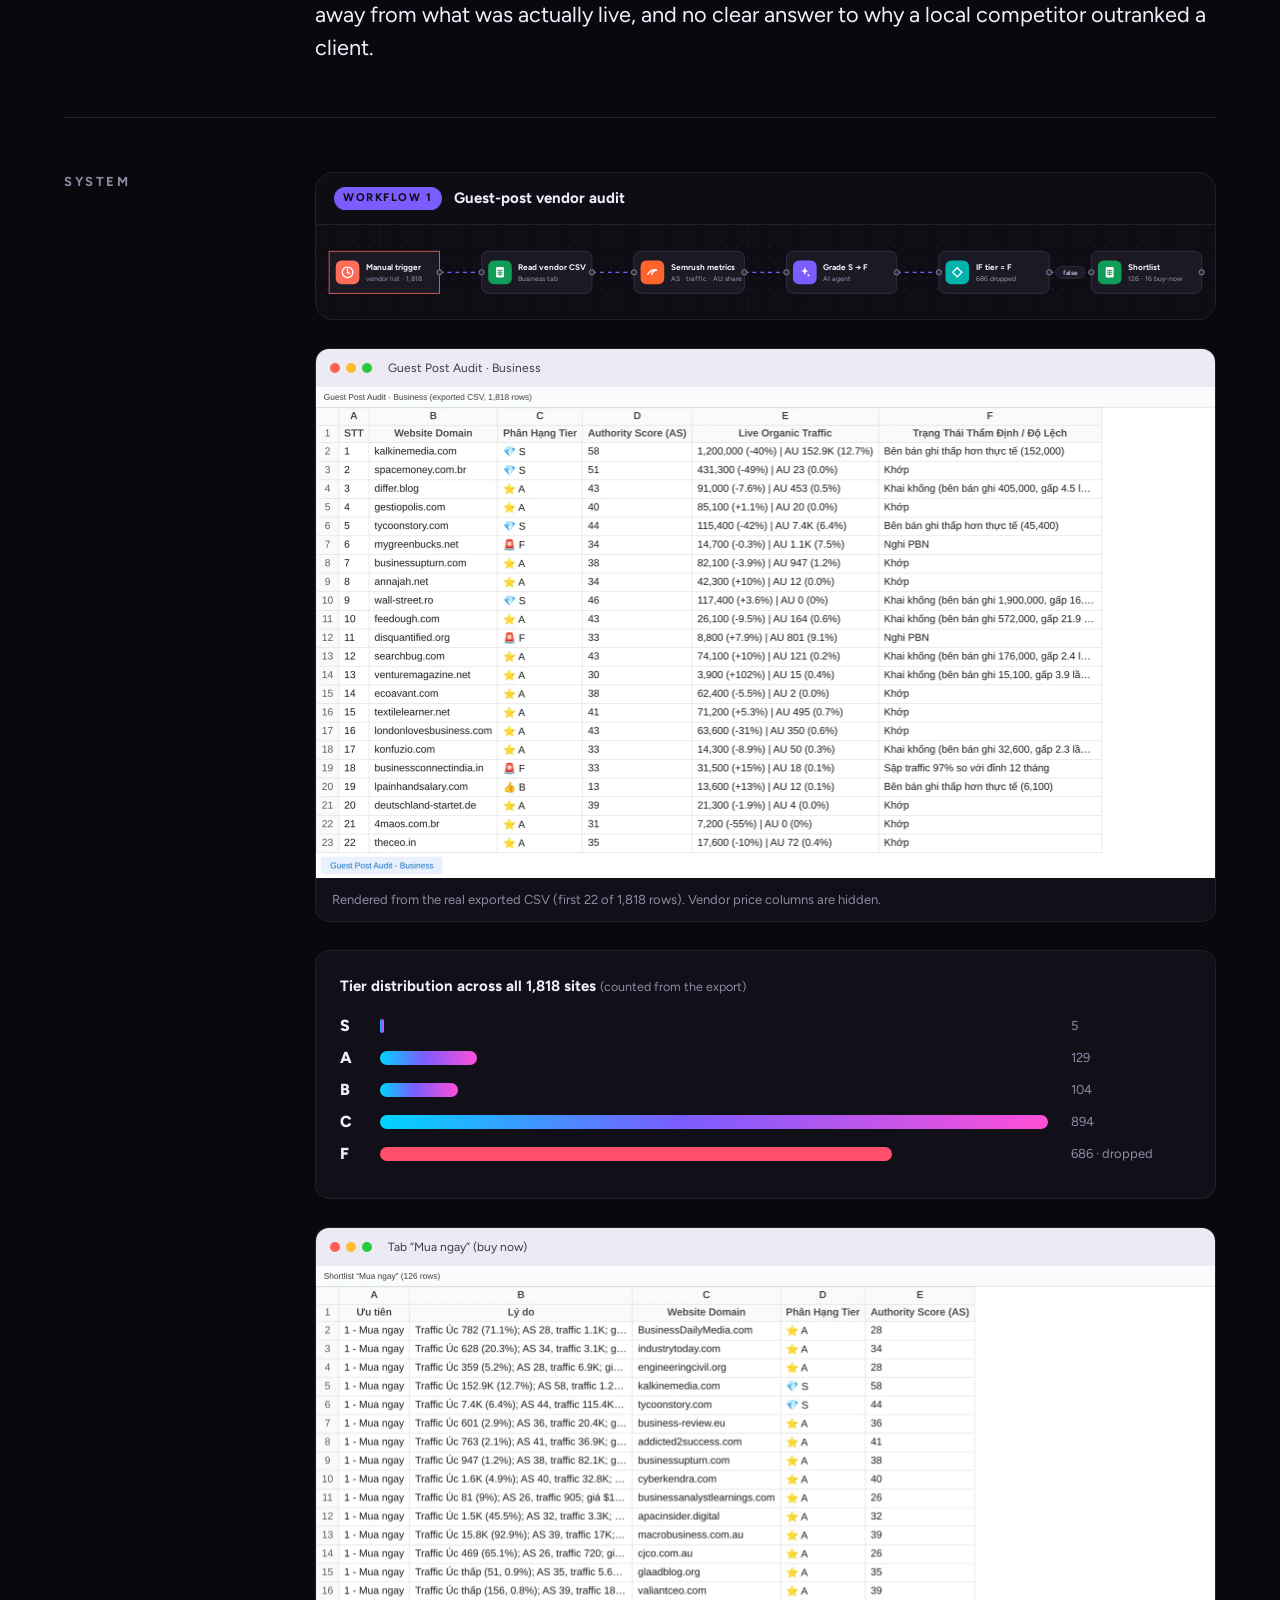
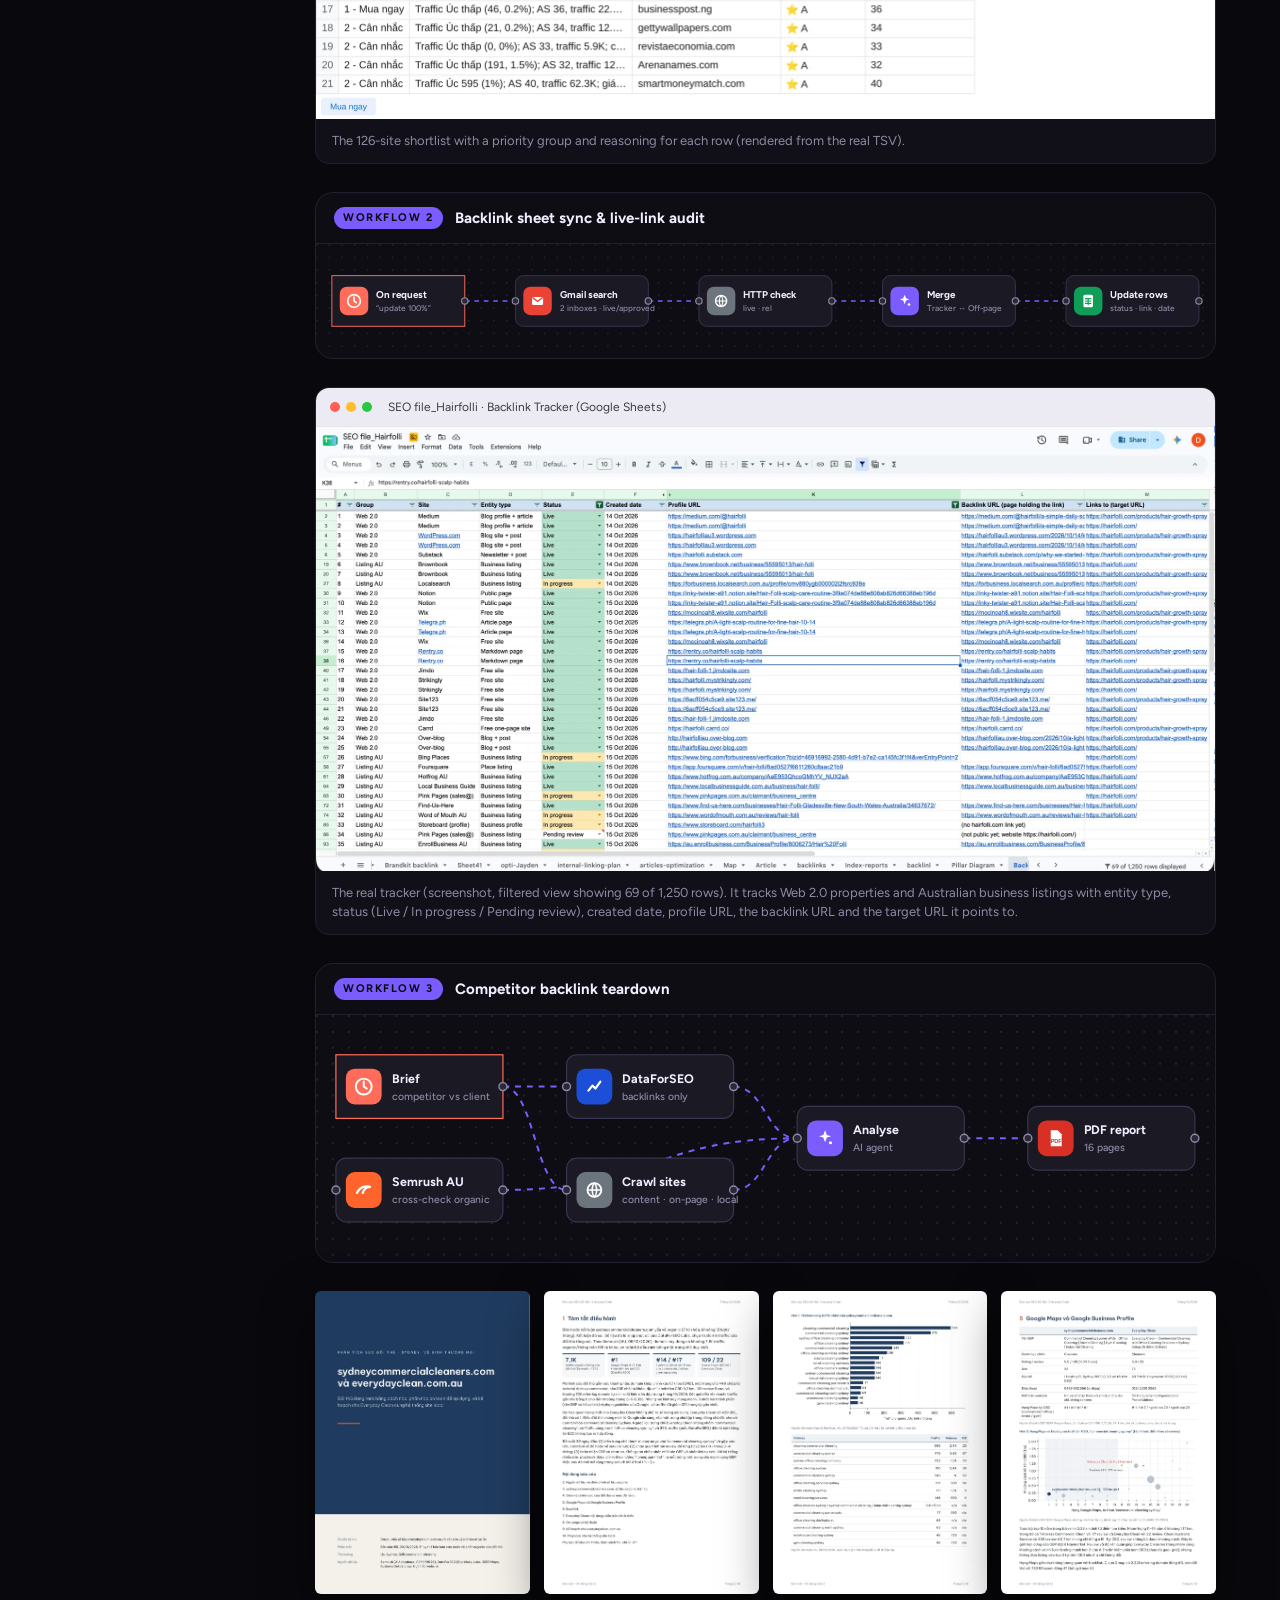
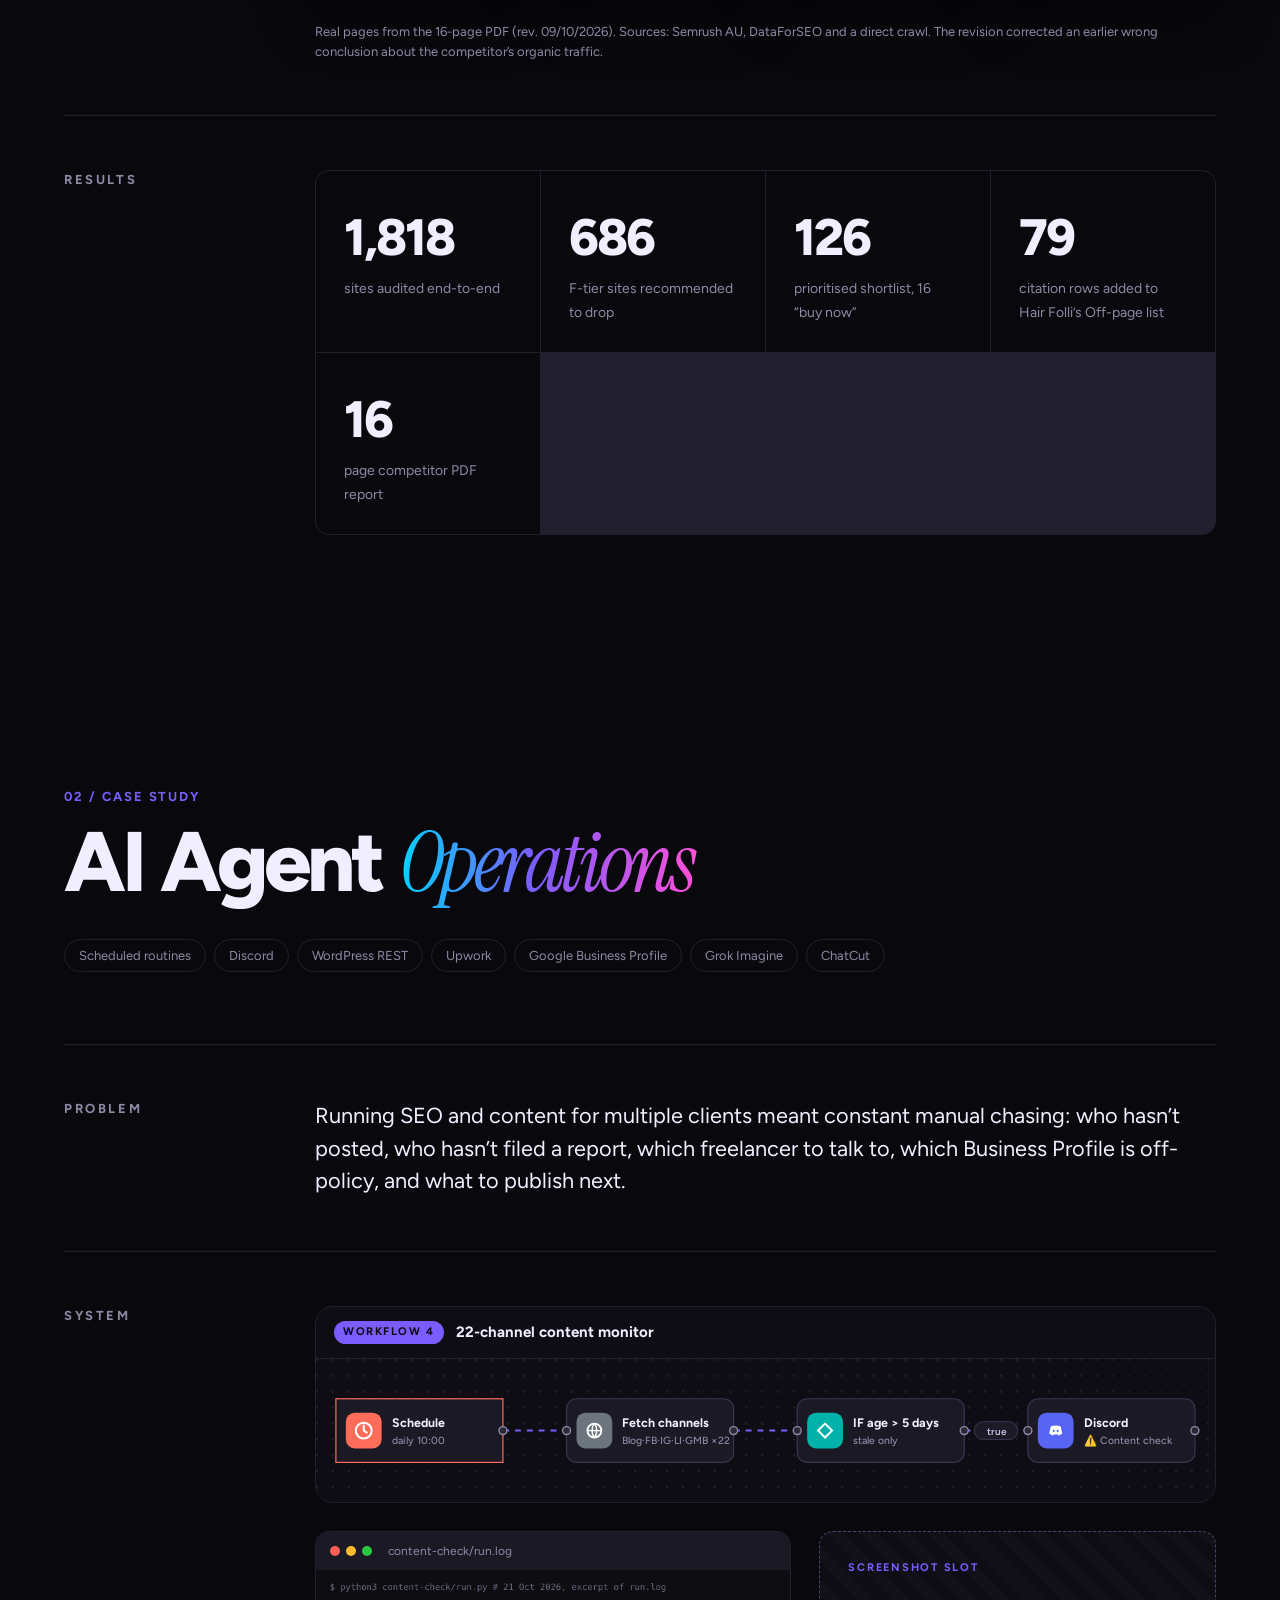
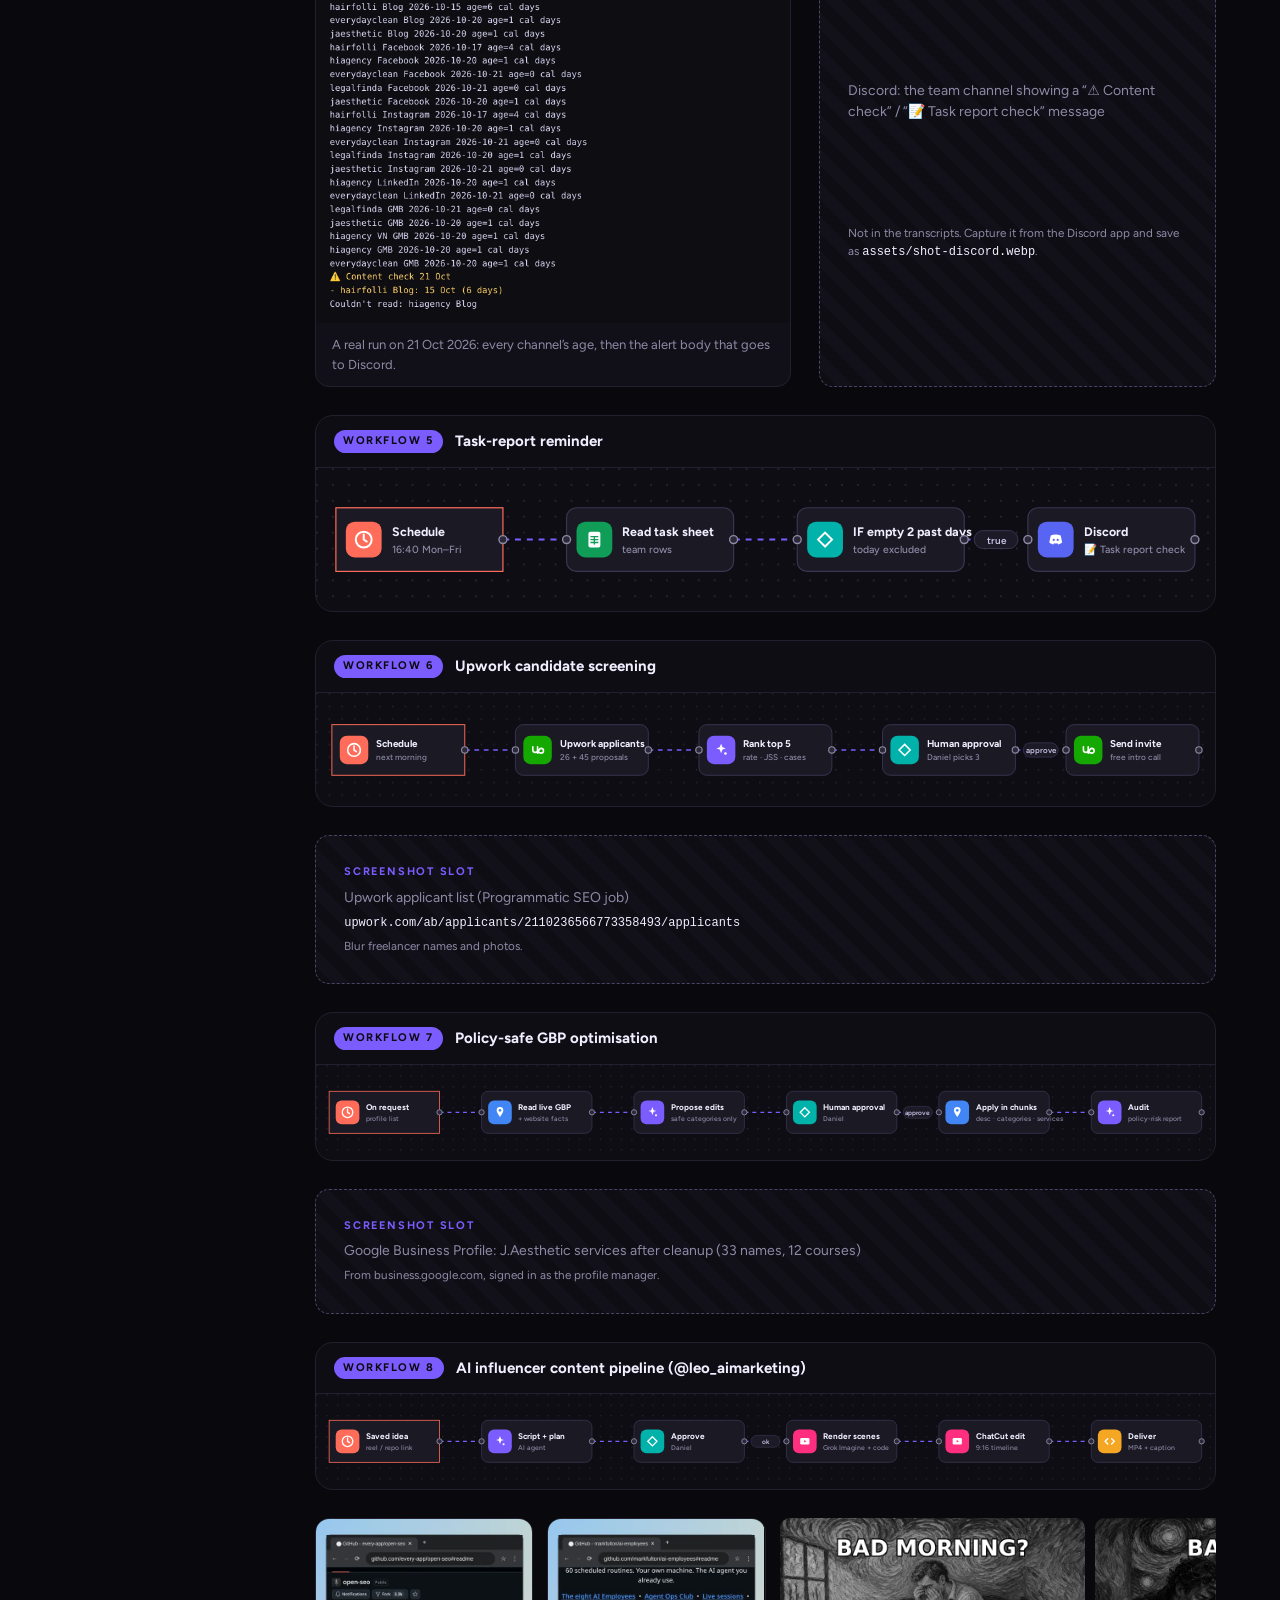
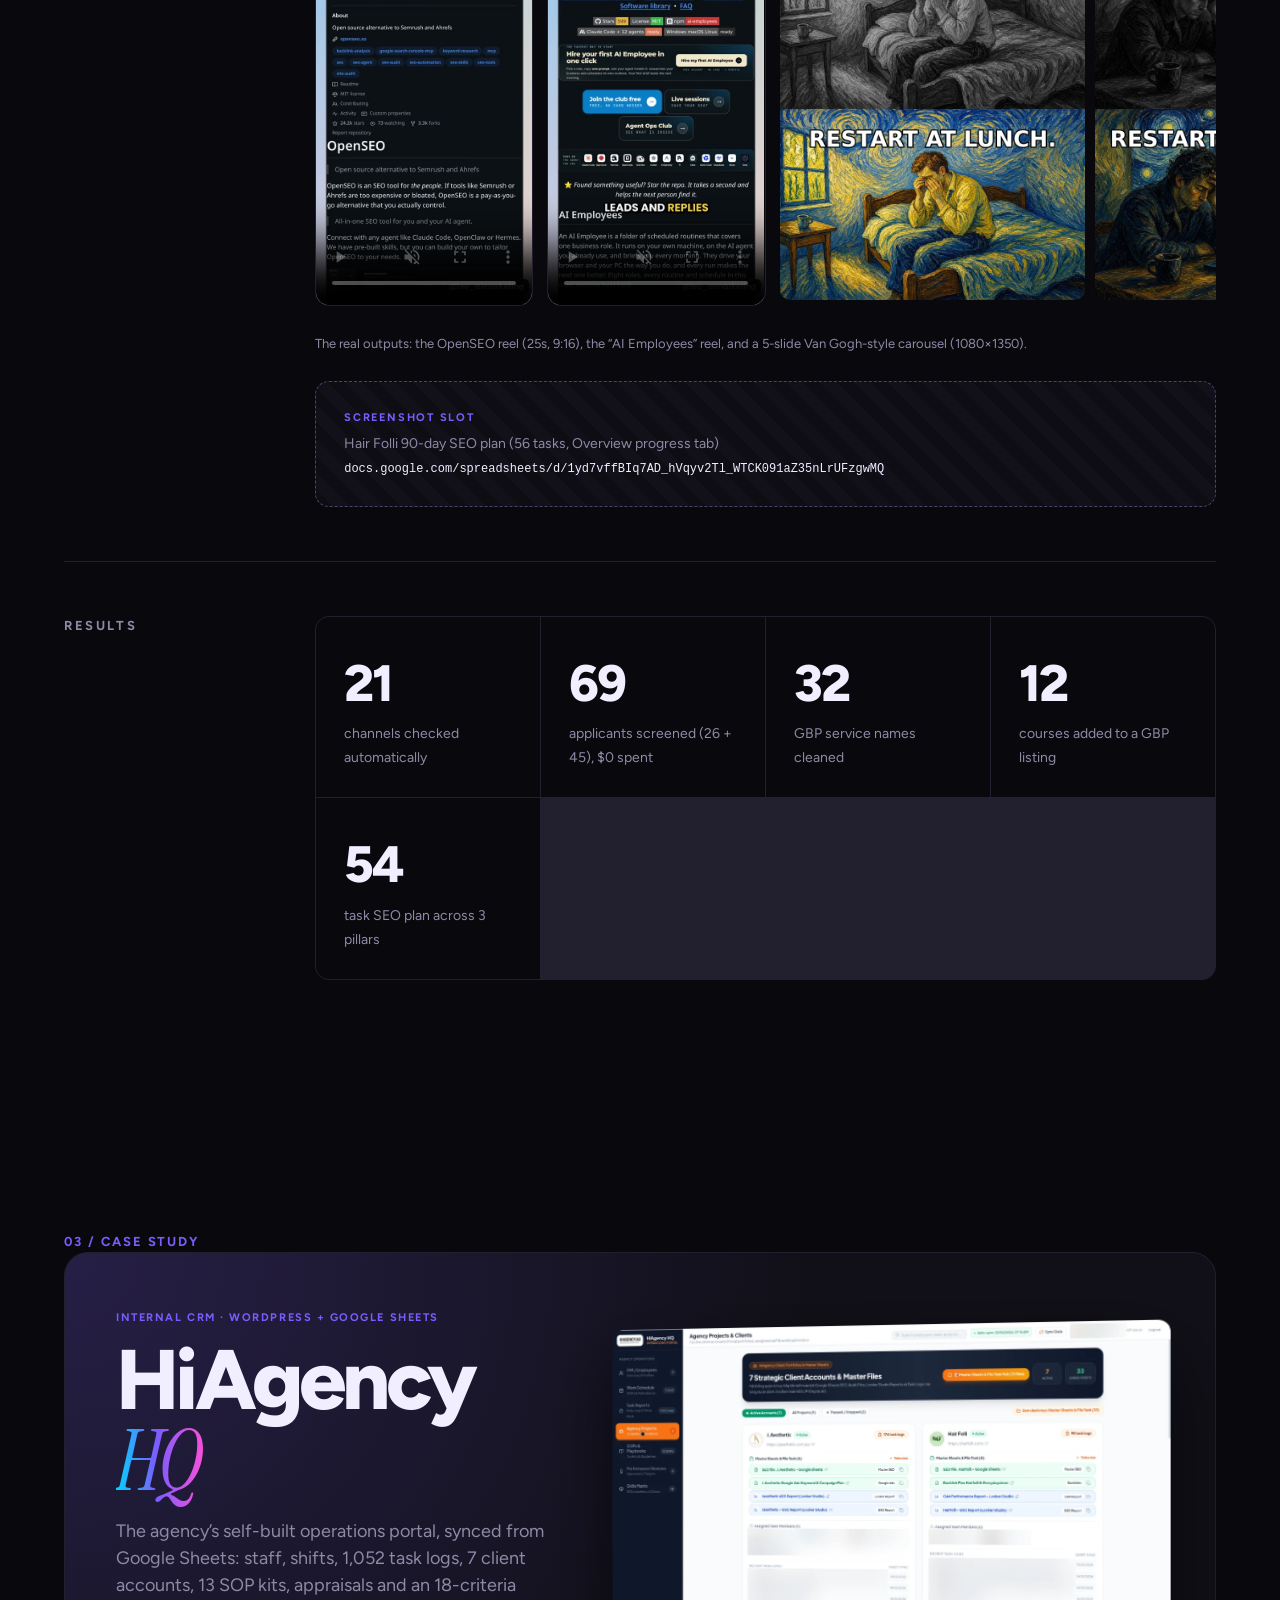
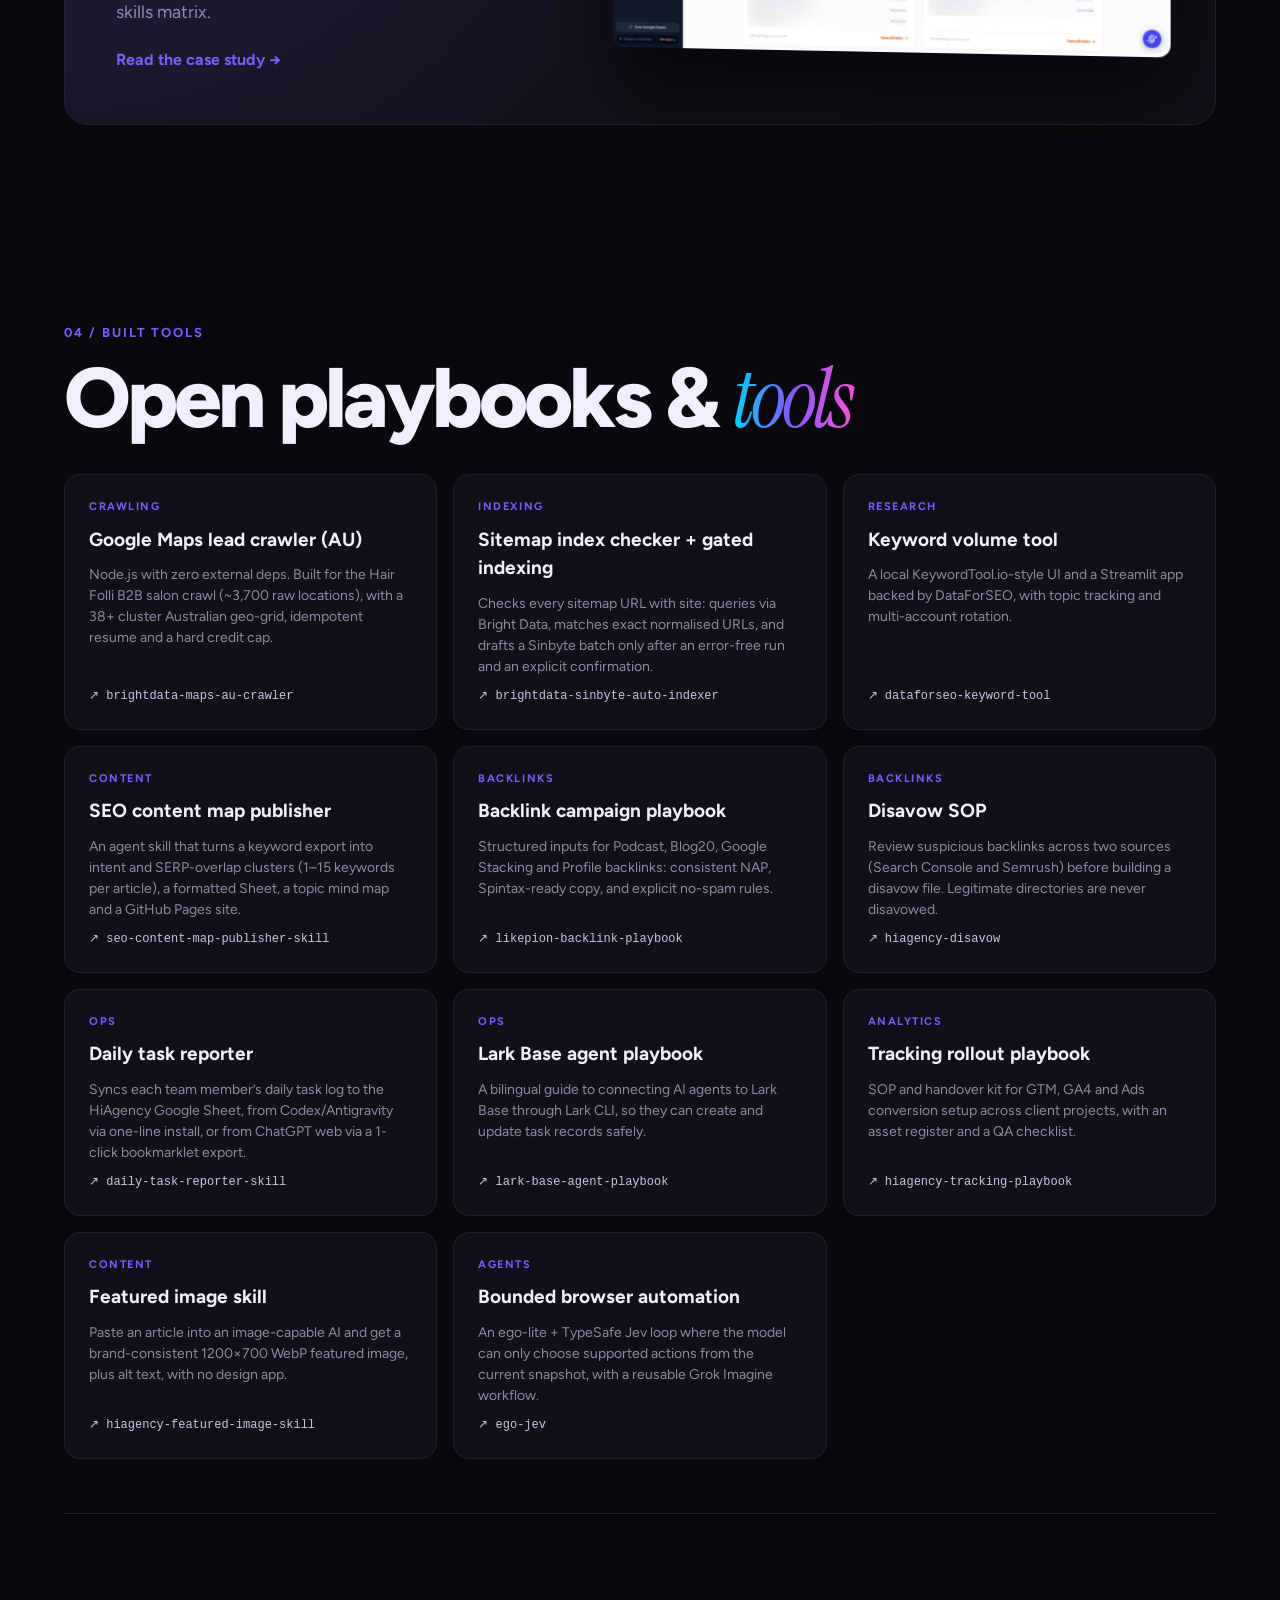
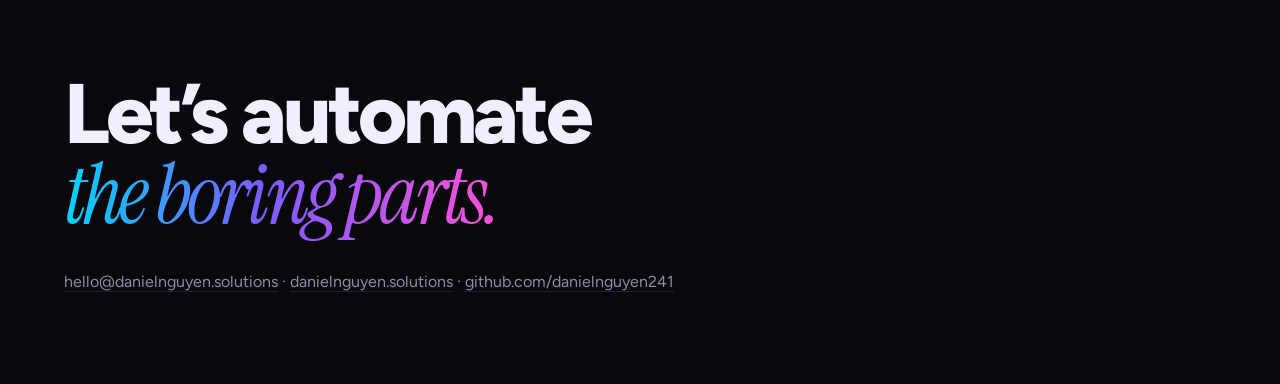
==== commit c6daf04d: "Add HiAgency HQ CRM case study (anonymised screenshots)" ====
--- a/index.html
+++ b/index.html
@@ -6,7 +6,7 @@
 </head><body>
 <div class="progress" id="prog"></div>
 <div class="cur" id="cur"></div>
-<nav><a href="#top" class="logo">Daniel Nguyen<span>.solutions</span></a><div><a href="#c1">01 Backlinks</a><a href="#c2">02 Agent Ops</a><a href="#tools">Tools</a><a href="#ct">Contact</a></div></nav>
+<nav><a href="#top" class="logo">Daniel Nguyen<span>.solutions</span></a><div><a href="#c1">01 Backlinks</a><a href="#c2">02 Agent Ops</a><a href="crm.html">03 HiAgency HQ</a><a href="#tools">Tools</a><a href="#ct">Contact</a></div></nav>
 
 <header class="hero wrap" id="top">
  <div class="hero-copy">
@@ -113,8 +113,13 @@
  </div></div>
 </section>
 
+<section class="case" id="crm-card">
+ <p class="num rv">03 / Case study</p>
+ <a class="crmcard rv" href="crm.html"><div><span class="tg">Internal CRM · WordPress + Google Sheets</span><h2>HiAgency <em>HQ</em></h2><p>The agency’s self-built operations portal, synced from Google Sheets: staff, shifts, 1,052 task logs, 7 client accounts, 13 SOP kits, appraisals and an 18-criteria skills matrix.</p><b>Read the case study →</b></div><img src="assets/crm/projects.webp" alt="HiAgency HQ: Agency Projects module" loading="lazy"></a>
+</section>
+
 <section class="case" id="tools">
- <p class="num rv">03 / Built tools</p>
+ <p class="num rv">04 / Built tools</p>
  <h2 class="rv">Open playbooks &amp; <em>tools</em></h2>
  <div class="tools" id="toolgrid"></div>
 </section>
--- a/style.css
+++ b/style.css
@@ -72,3 +72,11 @@
 footer{padding:16vh 0 10vh;border-top:1px solid var(--line)}footer p{color:var(--mut);margin-top:20px}footer a{text-decoration:none;border-bottom:1px solid var(--line)}
 @media(max-width:900px){.hero{grid-template-columns:1fr}.net{justify-self:center;max-width:360px}.stats{grid-template-columns:1fr 1fr}.row{grid-template-columns:1fr;gap:18px}.row h3{position:static}.duo{grid-template-columns:1fr}.pdf{grid-template-columns:1fr 1fr}.media{grid-template-columns:1fr 1fr}.car{grid-column:1/-1}nav div a:not(:last-child){display:none}}
 @media(prefers-reduced-motion:reduce){*{animation:none!important;transition:none!important}.rv,.wfcard .node{opacity:1;transform:none}.line>span{transform:none}}
+
+.crmcard{display:grid;grid-template-columns:1fr 1.3fr;gap:4vw;align-items:center;padding:4vw;border:1px solid var(--line);border-radius:24px;background:radial-gradient(circle at 0 0,#7b5cff33,transparent 60%),var(--bg2);text-decoration:none;transition:border-color .3s}
+.crmcard:hover{border-color:var(--ac)}.crmcard h2{margin:12px 0 18px}.crmcard p{color:var(--mut);font-size:18px;margin-bottom:22px}.crmcard b{color:var(--ac)}.crmcard img{border-radius:12px;box-shadow:0 30px 80px #000a;transform:perspective(1200px) rotateY(-8deg);transition:transform .6s}.crmcard:hover img{transform:none}
+.crmcard .tg{font-size:11px;letter-spacing:.14em;text-transform:uppercase;color:var(--ac);font-weight:700}
+.gal{display:grid;gap:9vh}.gi{display:grid;grid-template-columns:320px minmax(0,1fr);gap:4vw;align-items:start}
+.gi h4{font-size:28px;letter-spacing:-.02em;margin:8px 0 14px}.gi .k{color:var(--ac);font-weight:700;font-size:12px;letter-spacing:.16em}.gi ul{list-style:none;color:var(--mut)}.gi li{padding:8px 0;border-bottom:1px solid var(--line);font-size:15px}
+.privacy{border:1px solid var(--line);border-radius:12px;padding:14px 18px;color:var(--mut);font-size:14px;margin-top:20px}
+@media(max-width:900px){.crmcard,.gi{grid-template-columns:1fr}.crmcard img{transform:none}}
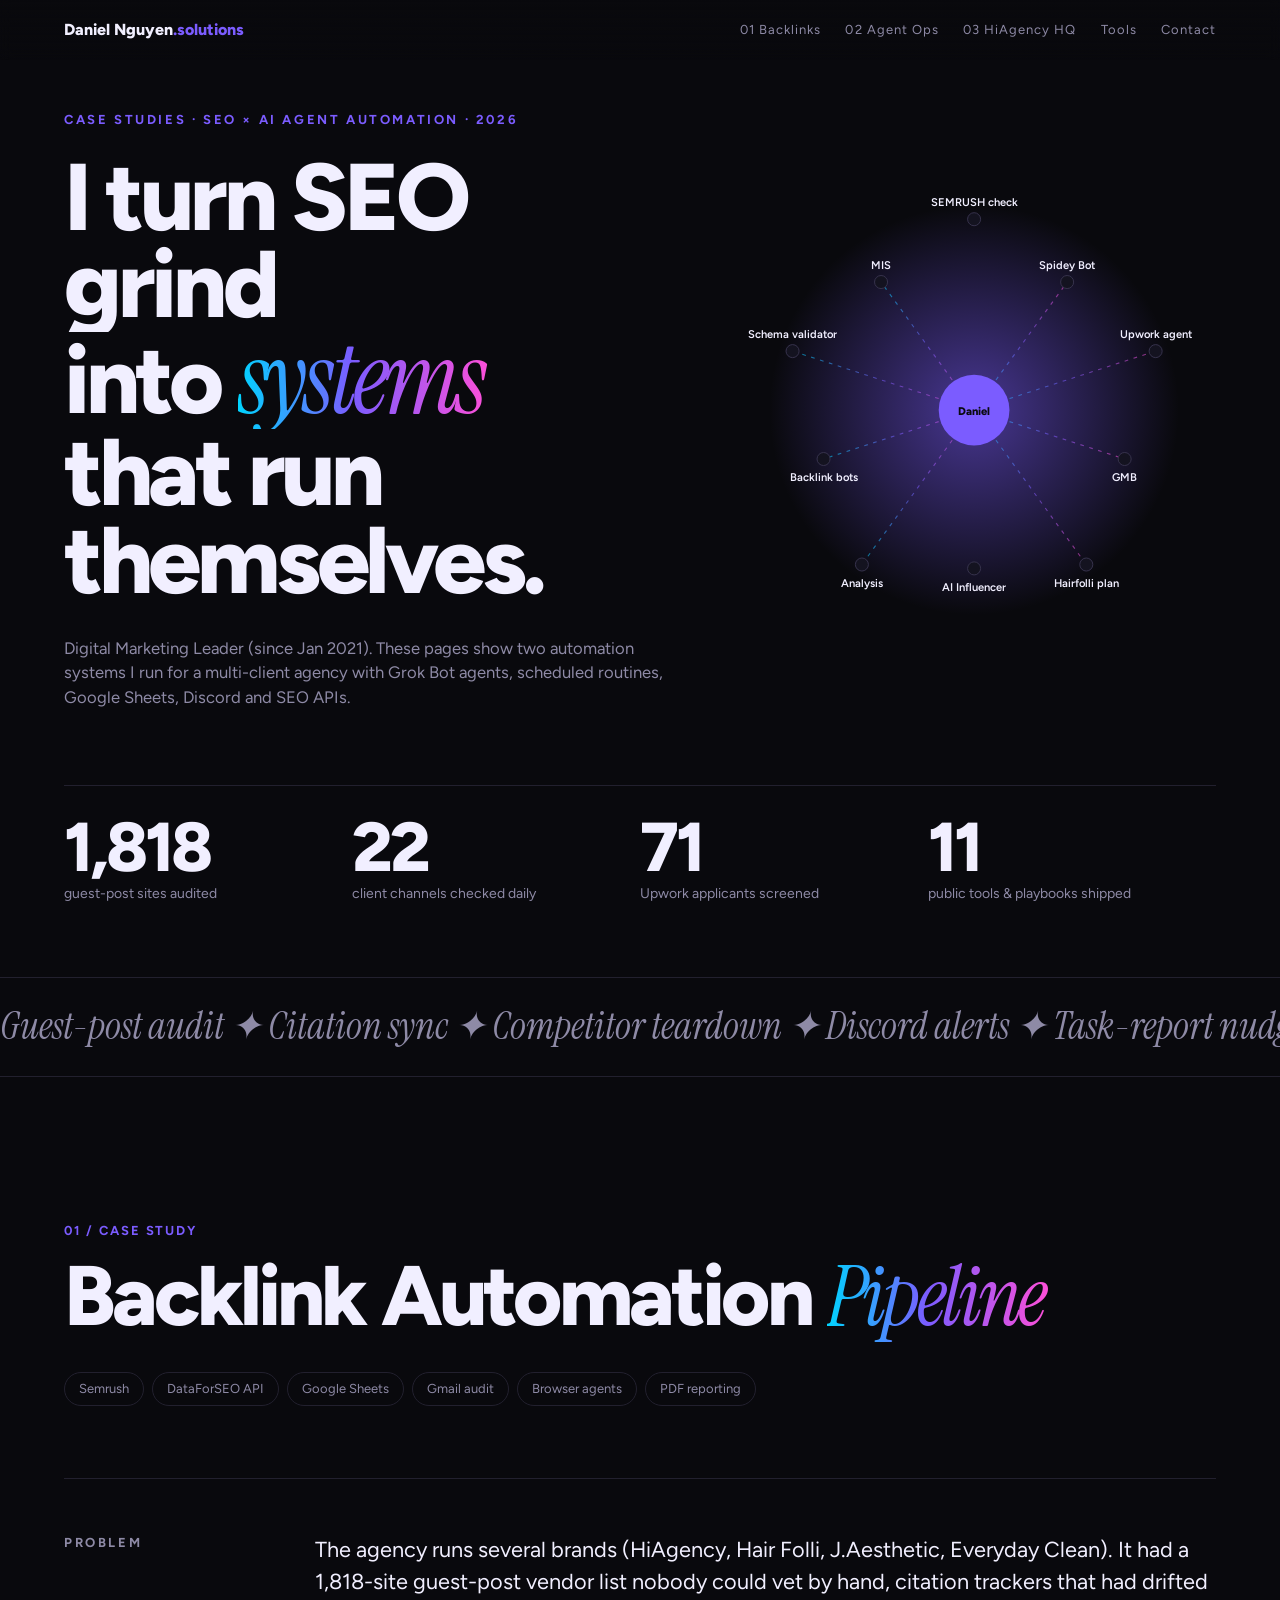
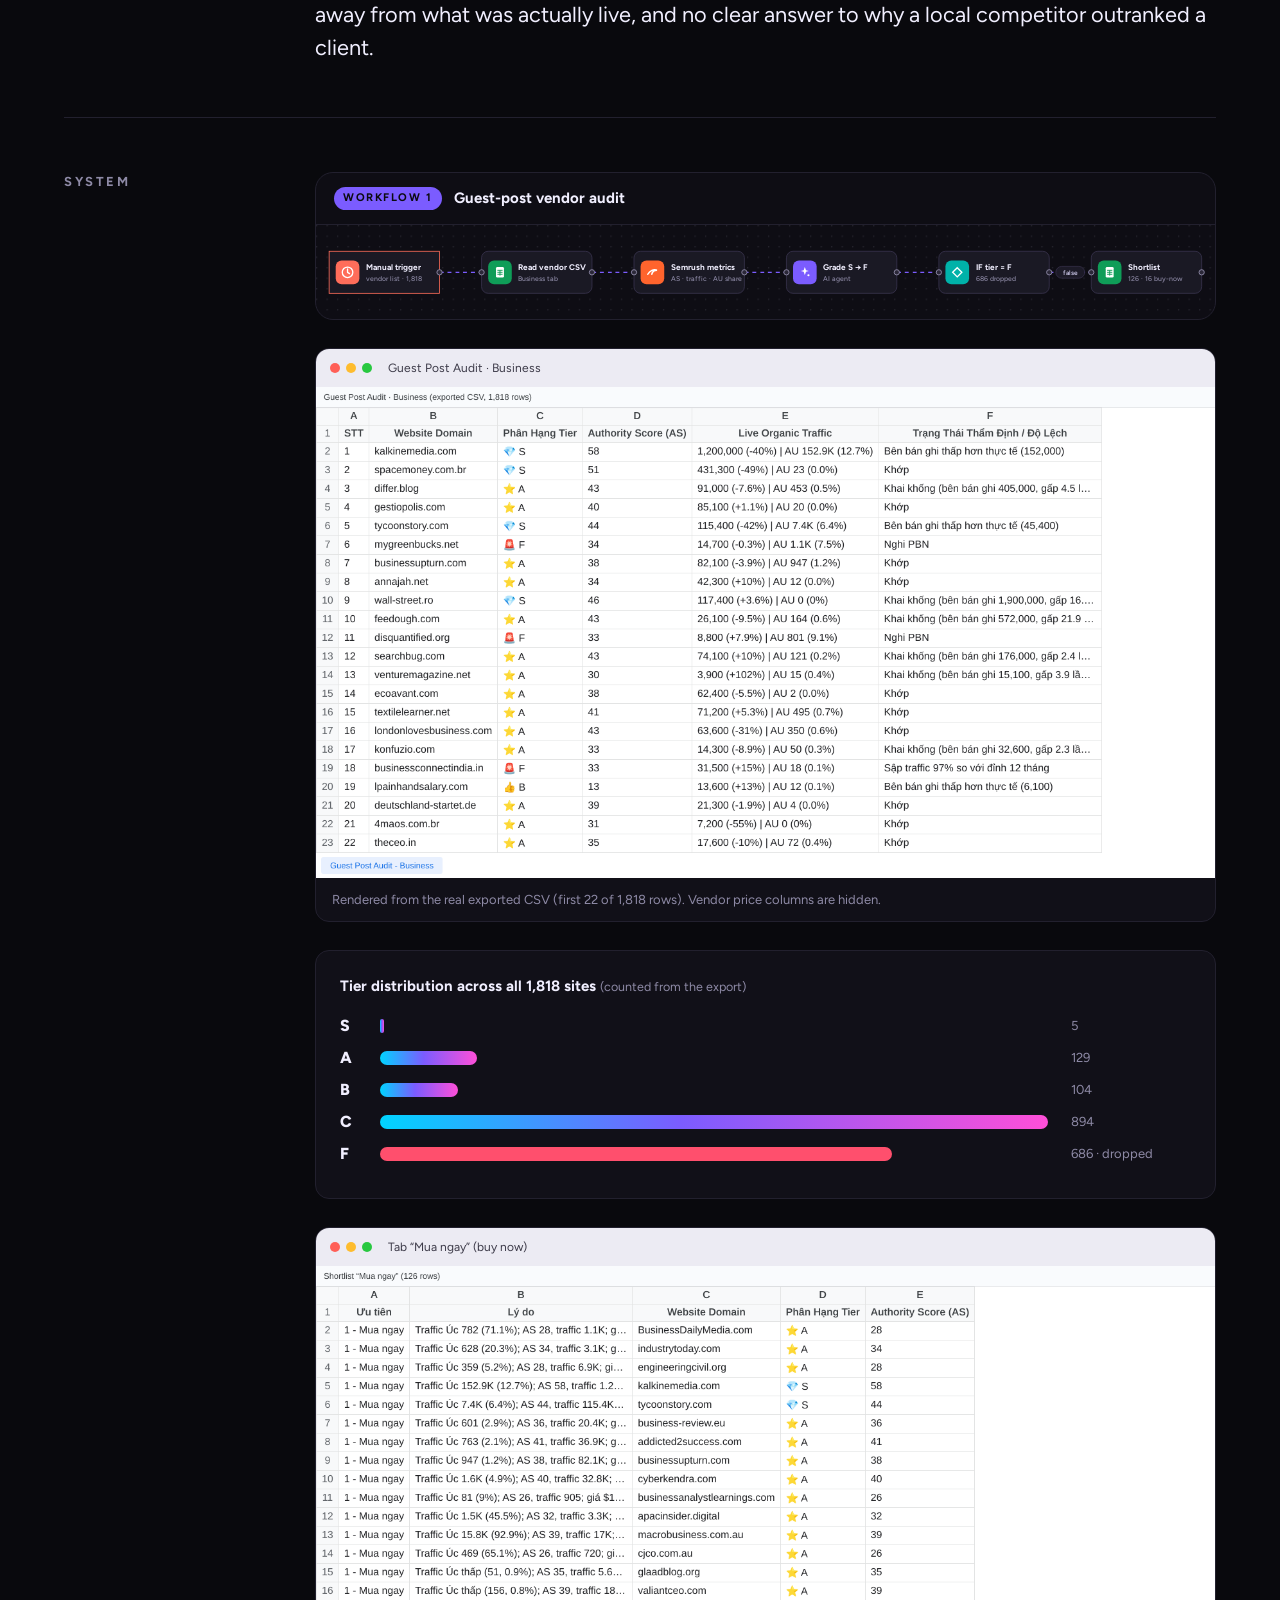
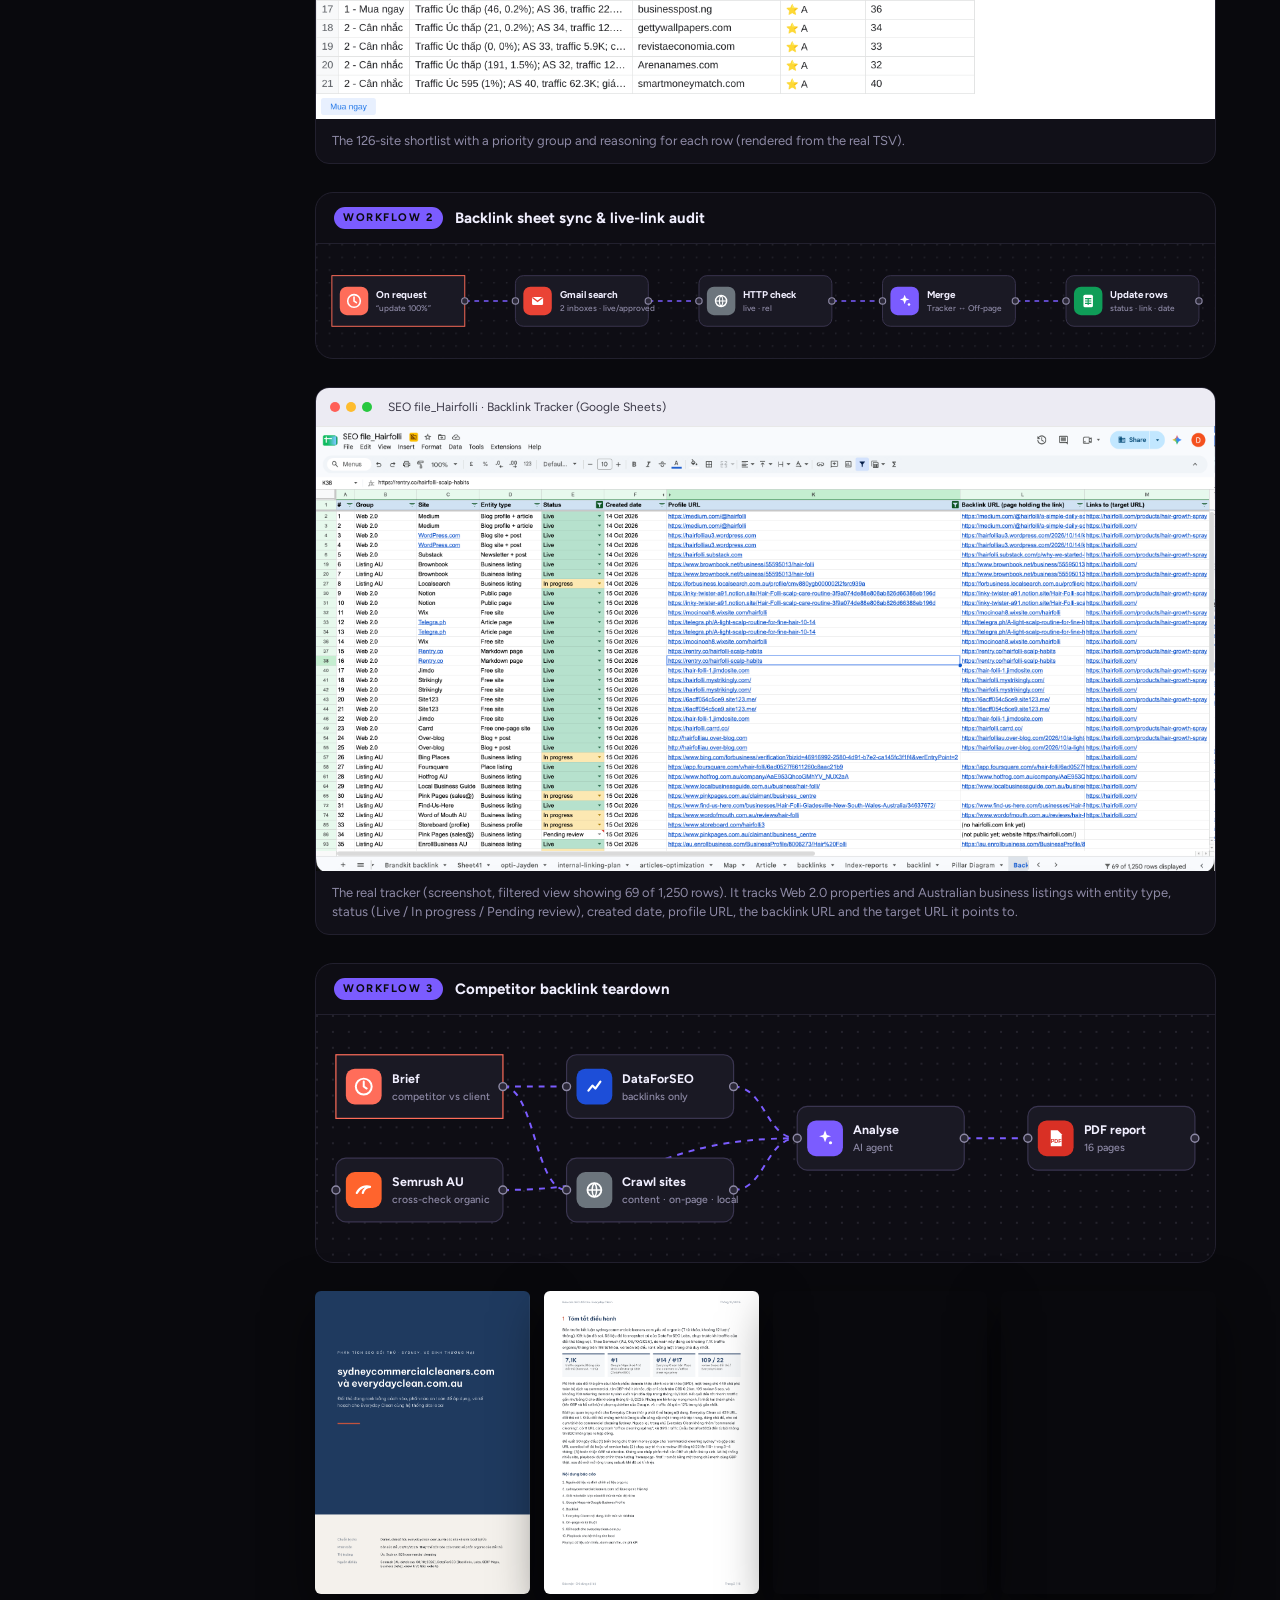
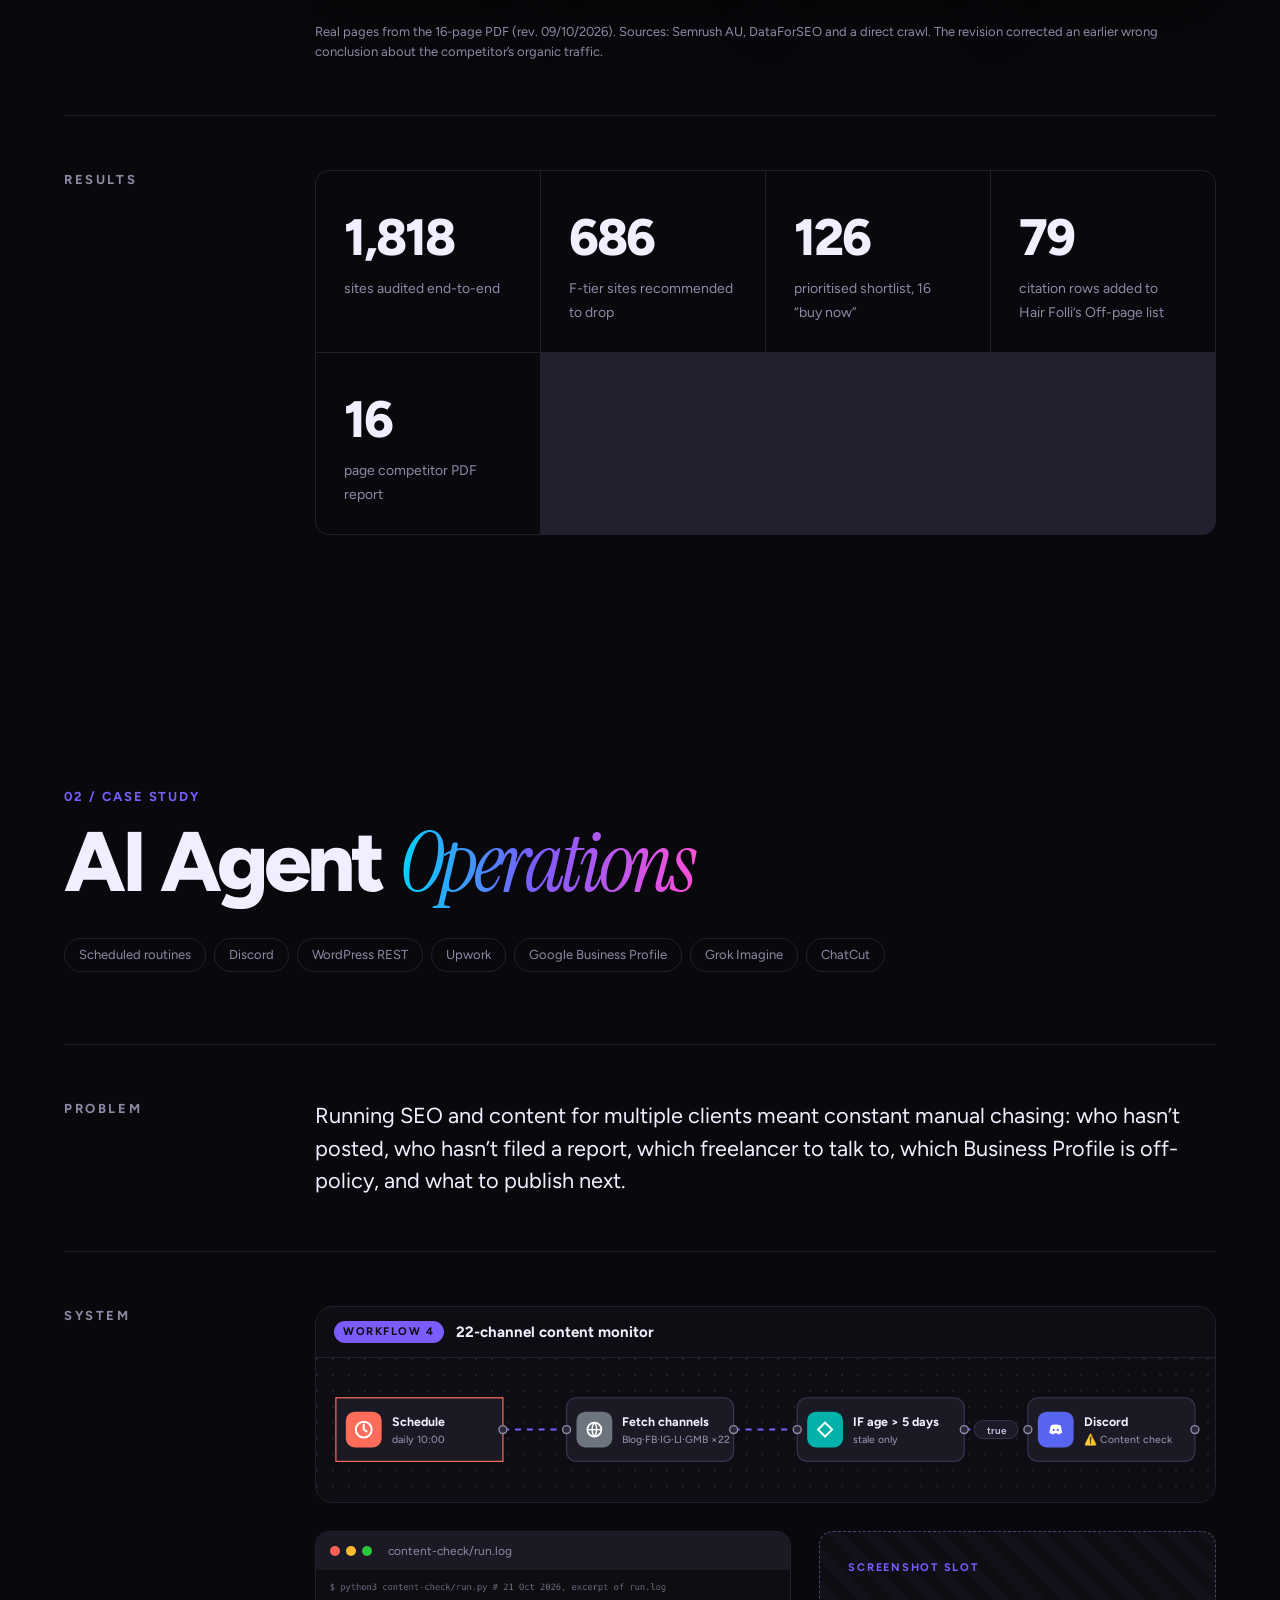
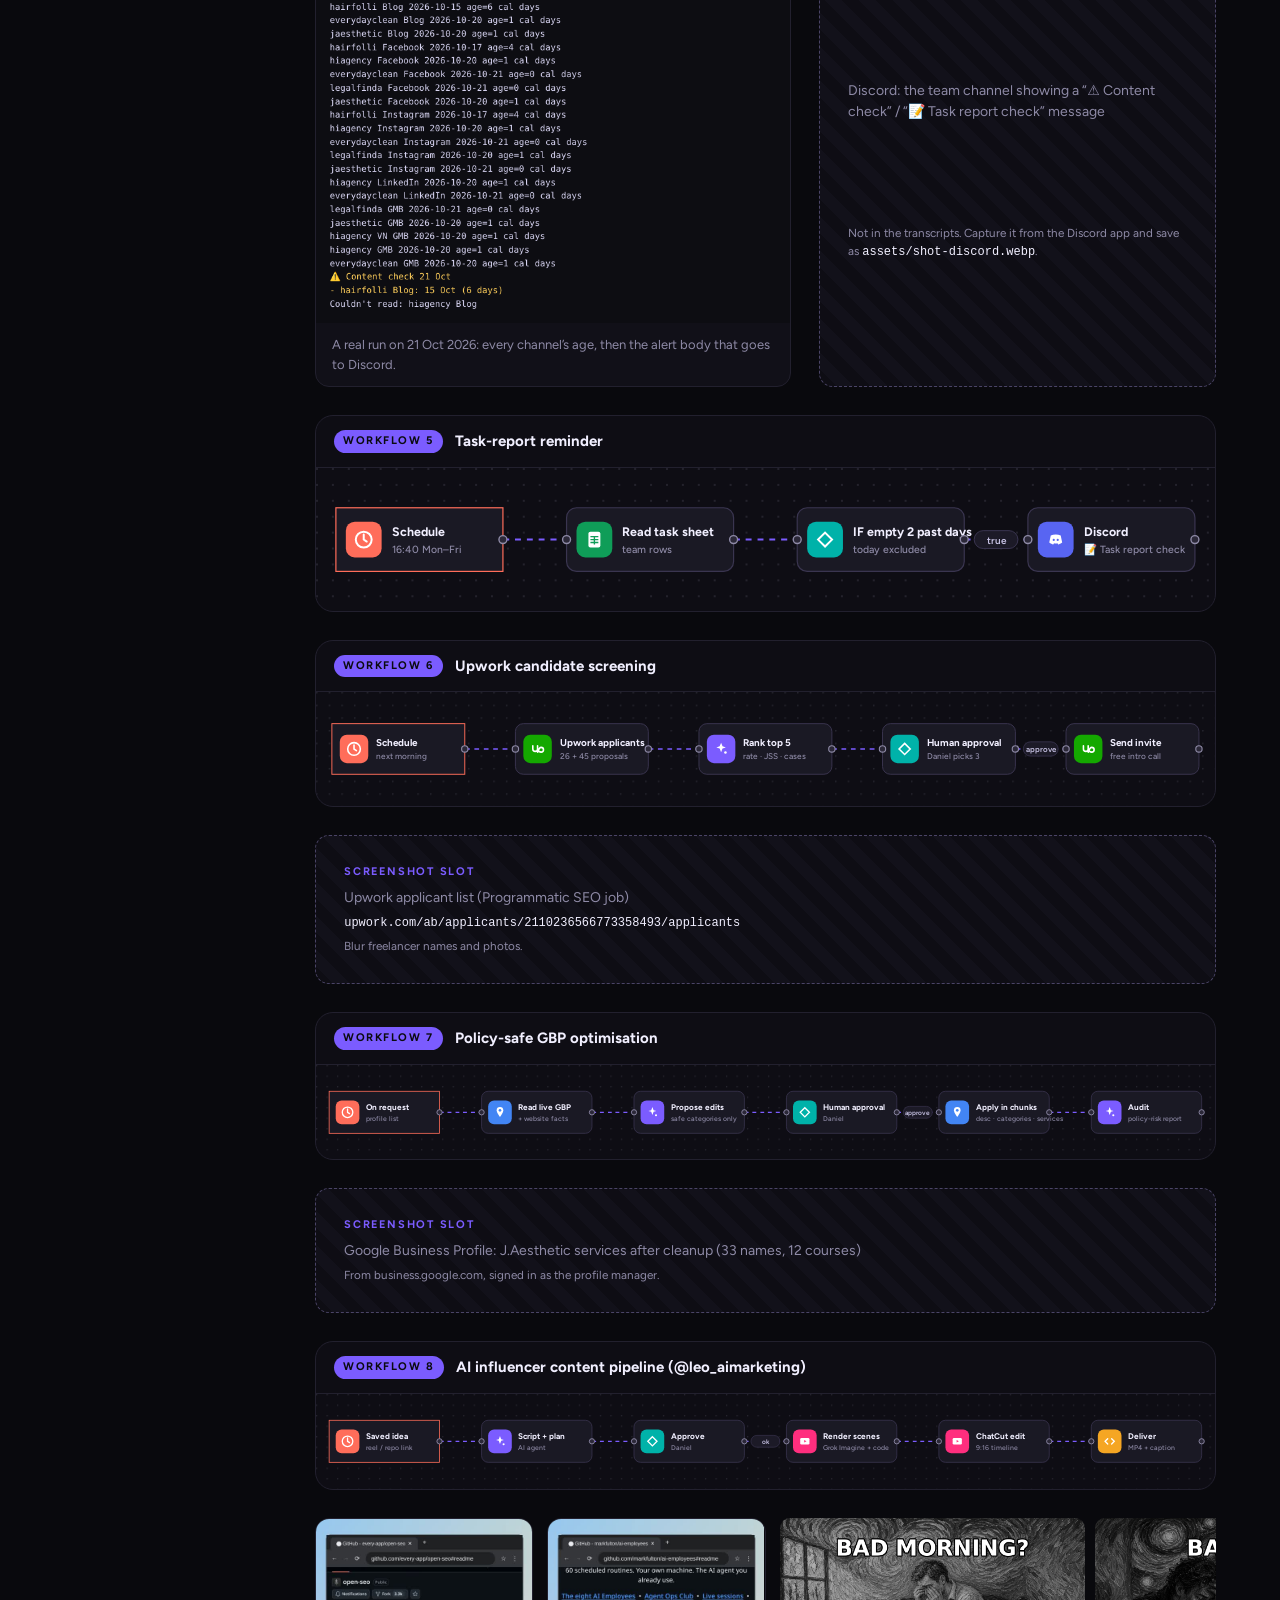
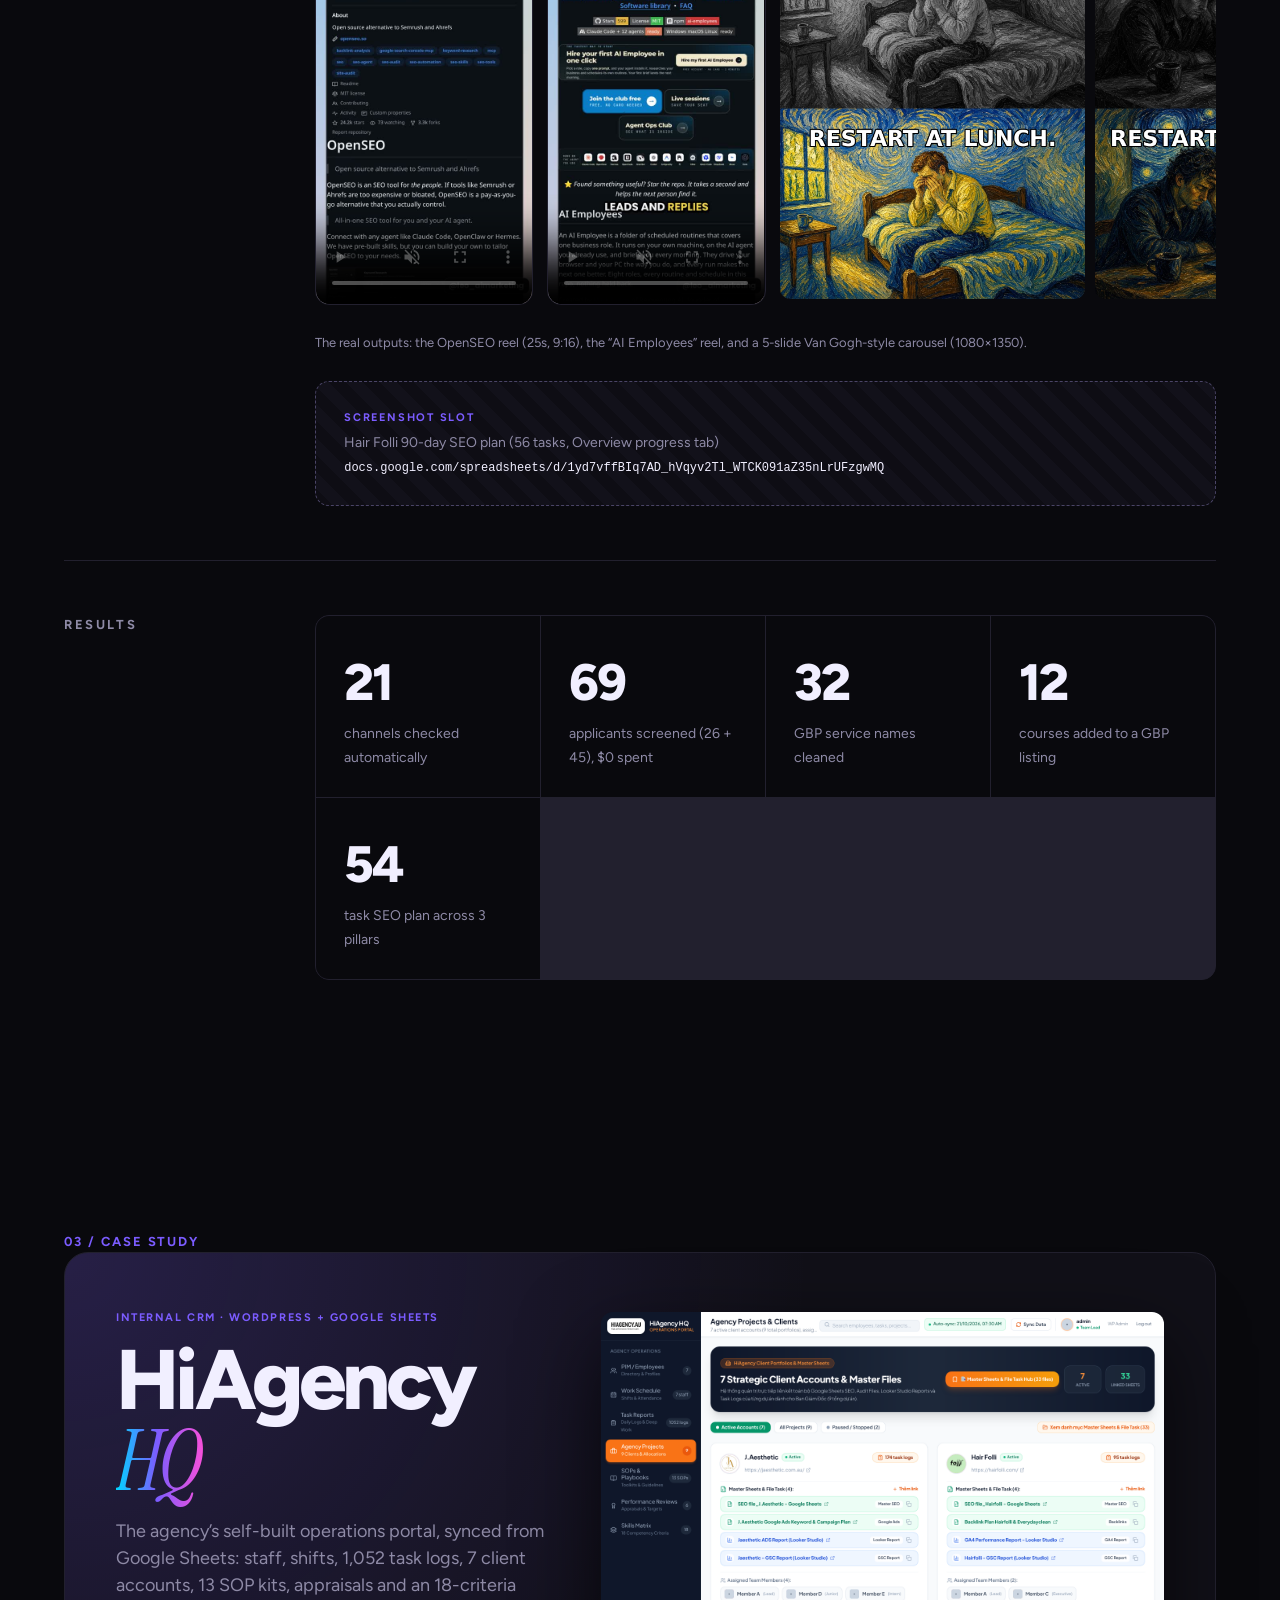
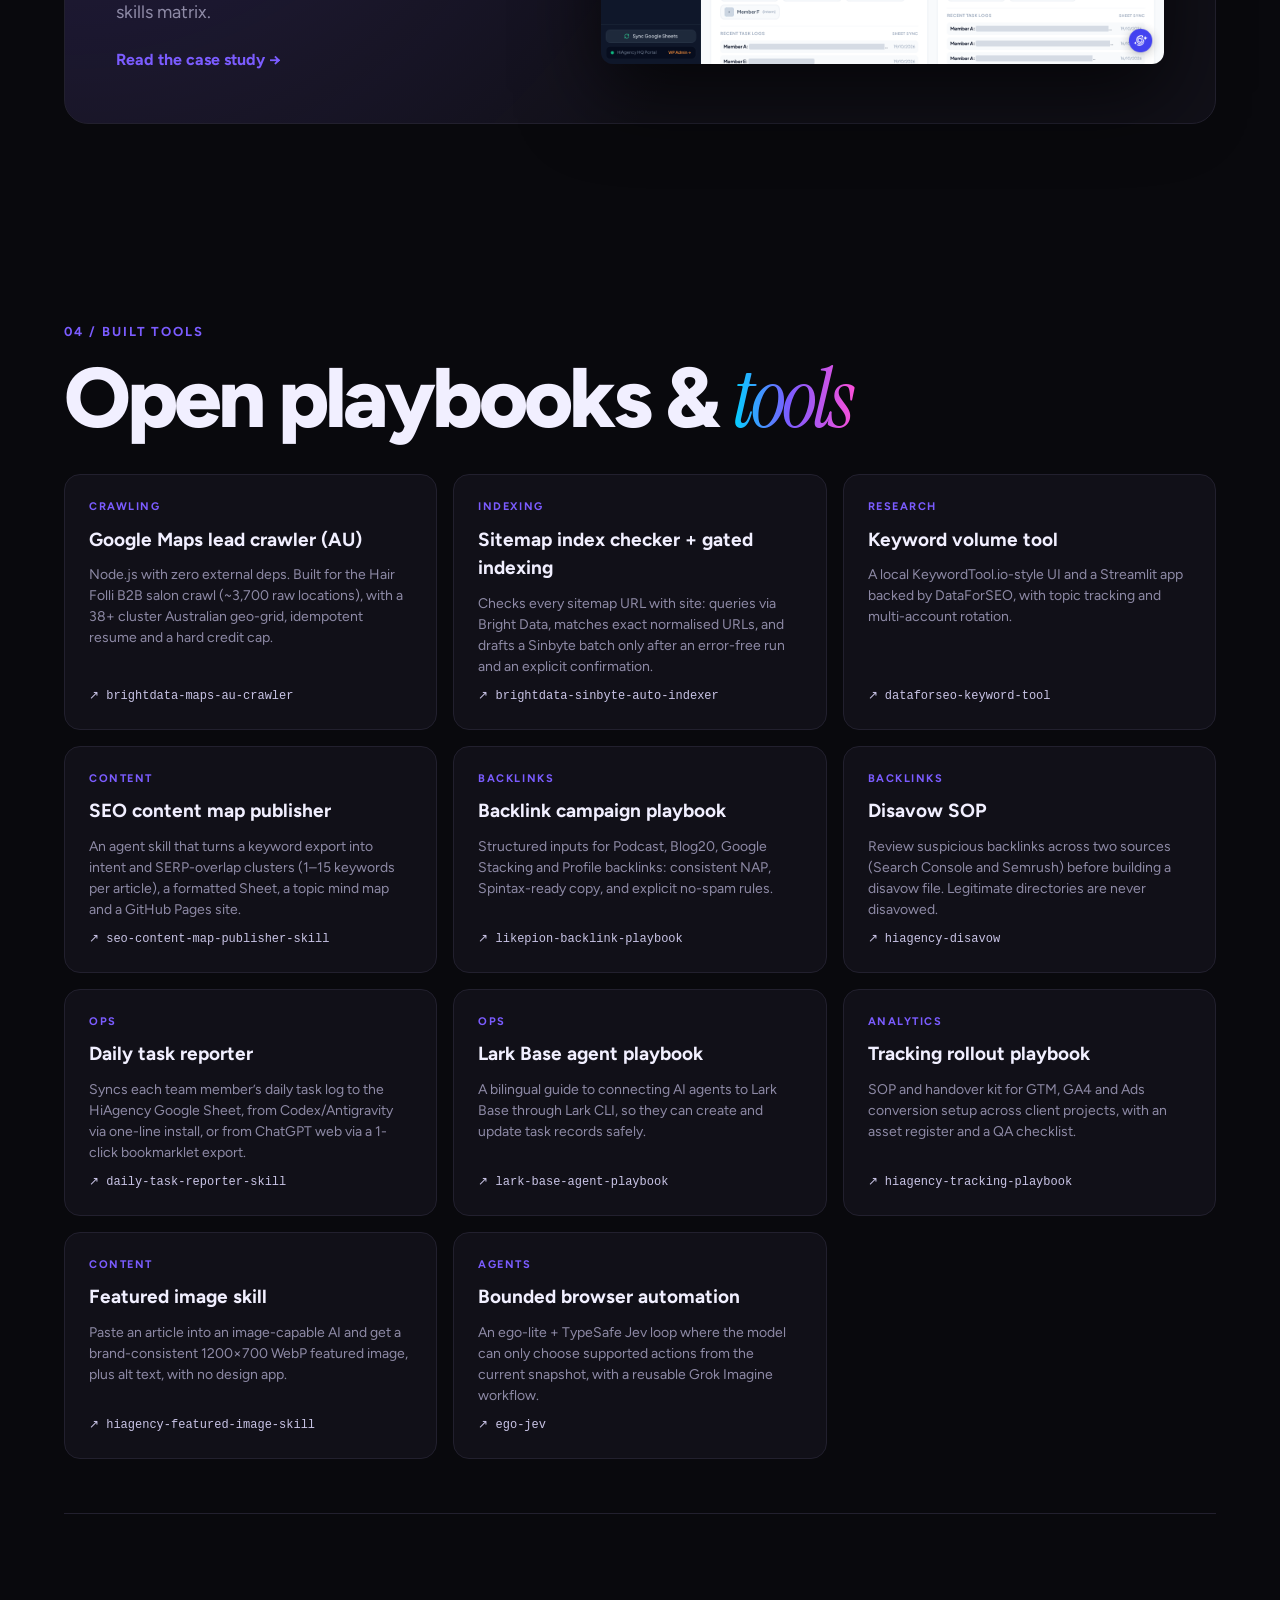
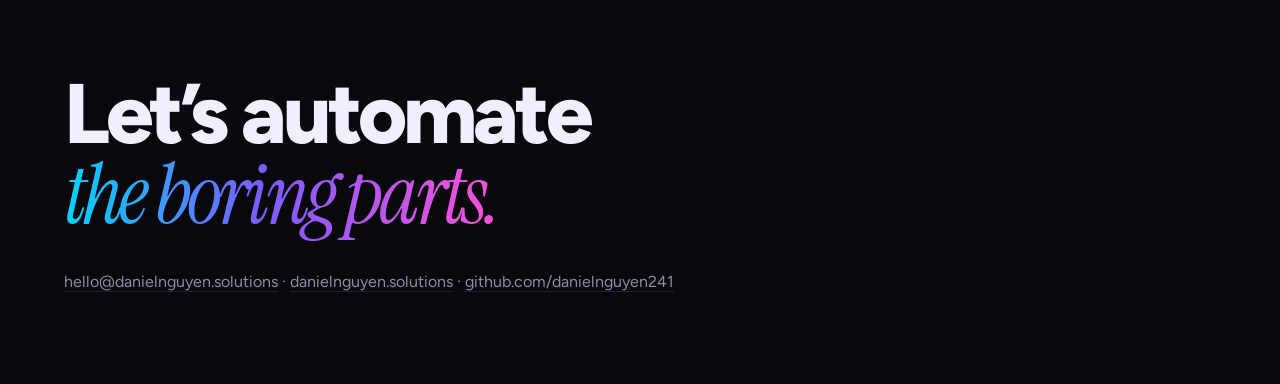
==== commit 56aba2ba: "Sharp 2x CRM captures with precise DOM redaction; lossless/native-res images, no tilt" ====
--- a/index.html
+++ b/index.html
@@ -40,7 +40,7 @@
 
  <div class="row rv"><h3>System</h3><div class="sys">
   <article class="wfcard"><header><span>Workflow 1</span>Guest-post vendor audit</header><div class="wf" data-wf="audit"></div></article>
-  <figure class="shot rv"><div class="chrome"><i></i><i></i><i></i><span>Guest Post Audit · Business</span></div><img src="assets/shot-audit.webp" alt="First rows of the real Guest Post Audit export: domain, S–F tier, Authority Score, live traffic and AU share, verdict" loading="lazy"><figcaption>Rendered from the real exported CSV (first 22 of 1,818 rows). Vendor price columns are hidden.</figcaption></figure>
+  <figure class="shot rv"><div class="chrome"><i></i><i></i><i></i><span>Guest Post Audit · Business</span></div><img width="1400" height="764" decoding="async" src="assets/shot-audit.webp" alt="First rows of the real Guest Post Audit export: domain, S–F tier, Authority Score, live traffic and AU share, verdict" loading="lazy"><figcaption>Rendered from the real exported CSV (first 22 of 1,818 rows). Vendor price columns are hidden.</figcaption></figure>
   <div class="tiers rv" aria-label="Tier distribution">
    <h4>Tier distribution across all 1,818 sites <small>(counted from the export)</small></h4>
    <div class="tb" style="--w:.28%"><b>S</b><i></i><span>5</span></div>
@@ -49,17 +49,17 @@
    <div class="tb" style="--w:49.2%"><b>C</b><i></i><span>894</span></div>
    <div class="tb f" style="--w:37.7%"><b>F</b><i></i><span>686 · dropped</span></div>
   </div>
-  <figure class="shot rv"><div class="chrome"><i></i><i></i><i></i><span>Tab “Mua ngay” (buy now)</span></div><img src="assets/shot-shortlist.webp" alt="Real prioritised shortlist with priority group and reasoning per site" loading="lazy"><figcaption>The 126-site shortlist with a priority group and reasoning for each row (rendered from the real TSV).</figcaption></figure>
+  <figure class="shot rv"><div class="chrome"><i></i><i></i><i></i><span>Tab “Mua ngay” (buy now)</span></div><img width="1400" height="706" decoding="async" src="assets/shot-shortlist.webp" alt="Real prioritised shortlist with priority group and reasoning per site" loading="lazy"><figcaption>The 126-site shortlist with a priority group and reasoning for each row (rendered from the real TSV).</figcaption></figure>
 
   <article class="wfcard"><header><span>Workflow 2</span>Backlink sheet sync &amp; live-link audit</header><div class="wf" data-wf="sync"></div></article>
-  <figure class="shot rv"><div class="chrome"><i></i><i></i><i></i><span>SEO file_Hairfolli · Backlink Tracker (Google Sheets)</span></div><img src="assets/shot-hairfolli-tracker.webp" alt="Real Hair Folli backlink tracker in Google Sheets: Web 2.0 and AU business listings with entity type, status, created date, profile URL, backlink URL and target URL" loading="lazy"><figcaption>The real tracker (screenshot, filtered view showing 69 of 1,250 rows). It tracks Web 2.0 properties and Australian business listings with entity type, status (Live / In progress / Pending review), created date, profile URL, the backlink URL and the target URL it points to.</figcaption></figure>
+  <figure class="shot rv"><div class="chrome"><i></i><i></i><i></i><span>SEO file_Hairfolli · Backlink Tracker (Google Sheets)</span></div><img width="1353" height="669" decoding="async" src="assets/shot-hairfolli-tracker.webp" alt="Real Hair Folli backlink tracker in Google Sheets: Web 2.0 and AU business listings with entity type, status, created date, profile URL, backlink URL and target URL" loading="lazy"><figcaption>The real tracker (screenshot, filtered view showing 69 of 1,250 rows). It tracks Web 2.0 properties and Australian business listings with entity type, status (Live / In progress / Pending review), created date, profile URL, the backlink URL and the target URL it points to.</figcaption></figure>
 
   <article class="wfcard"><header><span>Workflow 3</span>Competitor backlink teardown</header><div class="wf" data-wf="comp"></div></article>
   <div class="pdf rv">
-   <img src="assets/report-1.webp" alt="Report cover: sydneycommercialcleaners.com vs everydayclean.com.au" loading="lazy">
-   <img src="assets/report-2.webp" alt="Executive summary page" loading="lazy">
-   <img src="assets/report-5.webp" alt="Keyword chart page" loading="lazy">
-   <img src="assets/report-8.webp" alt="Google Maps and Business Profile comparison page" loading="lazy">
+   <img width="1406" height="1988" decoding="async" src="assets/report-1.webp" alt="Report cover: sydneycommercialcleaners.com vs everydayclean.com.au" loading="lazy">
+   <img width="1406" height="1988" decoding="async" src="assets/report-2.webp" alt="Executive summary page" loading="lazy">
+   <img width="1406" height="1988" decoding="async" src="assets/report-5.webp" alt="Keyword chart page" loading="lazy">
+   <img width="1406" height="1988" decoding="async" src="assets/report-8.webp" alt="Google Maps and Business Profile comparison page" loading="lazy">
   </div>
   <p class="cap rv">Real pages from the 16-page PDF (rev. 09/10/2026). Sources: Semrush AU, DataForSEO and a direct crawl. The revision corrected an earlier wrong conclusion about the competitor’s organic traffic.</p>
  </div></div>
@@ -84,7 +84,7 @@
  <div class="row rv"><h3>System</h3><div class="sys">
   <article class="wfcard"><header><span>Workflow 4</span>22-channel content monitor</header><div class="wf" data-wf="monitor"></div></article>
   <div class="duo">
-   <figure class="shot rv"><div class="chrome dark"><i></i><i></i><i></i><span>content-check/run.log</span></div><img src="assets/shot-content-check.webp" alt="Real run log listing each client channel's last publish date and the resulting Content check alert" loading="lazy"><figcaption>A real run on 21 Oct 2026: every channel’s age, then the alert body that goes to Discord.</figcaption></figure>
+   <figure class="shot rv"><div class="chrome dark"><i></i><i></i><i></i><span>content-check/run.log</span></div><img width="760" height="567" decoding="async" src="assets/shot-content-check.webp" alt="Real run log listing each client channel's last publish date and the resulting Content check alert" loading="lazy"><figcaption>A real run on 21 Oct 2026: every channel’s age, then the alert body that goes to Discord.</figcaption></figure>
    <div class="slot rv" data-slot="discord-alert"><b>Screenshot slot</b>Discord: the team channel showing a “⚠️ Content check” / “📝 Task report check” message<small>Not in the transcripts. Capture it from the Discord app and save as <code>assets/shot-discord.webp</code>.</small></div>
   </div>
   <article class="wfcard"><header><span>Workflow 5</span>Task-report reminder</header><div class="wf" data-wf="report"></div></article>
@@ -97,7 +97,7 @@
    <video src="assets/reel-openseo.mp4" poster="assets/reel-openseo.jpg" muted loop playsinline preload="none" controls></video>
    <video src="assets/reel-aiemp.mp4" poster="assets/reel-aiemp.jpg" muted loop playsinline preload="none" controls></video>
    <div class="car">
-    <img src="assets/carousel-1.webp" alt="Carousel slide 1" loading="lazy"><img src="assets/carousel-2.webp" alt="Carousel slide 2" loading="lazy"><img src="assets/carousel-3.webp" alt="Carousel slide 3" loading="lazy"><img src="assets/carousel-4.webp" alt="Carousel slide 4" loading="lazy"><img src="assets/carousel-5.webp" alt="Carousel slide 5" loading="lazy">
+    <img width="1080" height="1350" decoding="async" src="assets/carousel-1.webp" alt="Carousel slide 1" loading="lazy"><img width="1080" height="1350" decoding="async" src="assets/carousel-2.webp" alt="Carousel slide 2" loading="lazy"><img width="1080" height="1350" decoding="async" src="assets/carousel-3.webp" alt="Carousel slide 3" loading="lazy"><img width="1080" height="1350" decoding="async" src="assets/carousel-4.webp" alt="Carousel slide 4" loading="lazy"><img width="1080" height="1350" decoding="async" src="assets/carousel-5.webp" alt="Carousel slide 5" loading="lazy">
    </div>
   </div>
   <p class="cap rv">The real outputs: the OpenSEO reel (25s, 9:16), the “AI Employees” reel, and a 5-slide Van Gogh-style carousel (1080×1350).</p>
@@ -115,7 +115,7 @@
 
 <section class="case" id="crm-card">
  <p class="num rv">03 / Case study</p>
- <a class="crmcard rv" href="crm.html"><div><span class="tg">Internal CRM · WordPress + Google Sheets</span><h2>HiAgency <em>HQ</em></h2><p>The agency’s self-built operations portal, synced from Google Sheets: staff, shifts, 1,052 task logs, 7 client accounts, 13 SOP kits, appraisals and an 18-criteria skills matrix.</p><b>Read the case study →</b></div><img src="assets/crm/projects.webp" alt="HiAgency HQ: Agency Projects module" loading="lazy"></a>
+ <a class="crmcard rv" href="crm.html"><div><span class="tg">Internal CRM · WordPress + Google Sheets</span><h2>HiAgency <em>HQ</em></h2><p>The agency’s self-built operations portal, synced from Google Sheets: staff, shifts, 1,052 task logs, 7 client accounts, 13 SOP kits, appraisals and an 18-criteria skills matrix.</p><b>Read the case study →</b></div><img width="1440" height="900" decoding="async" src="assets/crm/projects.webp" alt="HiAgency HQ: Agency Projects module" loading="lazy"></a>
 </section>
 
 <section class="case" id="tools">
--- a/style.css
+++ b/style.css
@@ -50,7 +50,7 @@
 .shot{background:var(--bg2);border:1px solid var(--line);border-radius:14px;overflow:hidden}
 .chrome{display:flex;align-items:center;gap:6px;padding:10px 14px;background:#ecebf3;color:#3c3a48;font-size:12px}.chrome.dark{background:#1a1924;color:var(--mut)}
 .chrome i{width:10px;height:10px;border-radius:50%;background:#ff5f57}.chrome i:nth-child(2){background:#febc2e}.chrome i:nth-child(3){background:#28c840}.chrome span{margin-left:10px}
-.shot img{width:100%}figcaption,.cap{color:var(--mut);font-size:13px;padding:12px 16px}.cap{padding:0}
+.shot img{width:100%;height:auto}.pdf img,.car img,.crmcard img{height:auto}figcaption,.cap{color:var(--mut);font-size:13px;padding:12px 16px}.cap{padding:0}
 .tiers{background:var(--bg2);border:1px solid var(--line);border-radius:14px;padding:24px}
 .tiers h4{font-size:15px;margin-bottom:16px}.tiers small{color:var(--mut);font-weight:400}
 .tb{display:grid;grid-template-columns:28px 1fr 120px;gap:12px;align-items:center;margin:8px 0}
@@ -59,7 +59,7 @@
 .slot{border:1.5px dashed #4a4466;border-radius:14px;padding:28px;color:var(--mut);background:repeating-linear-gradient(45deg,#0e0d14,#0e0d14 12px,#12111a 12px,#12111a 24px);display:grid;gap:6px;font-size:14px}
 .slot b{color:var(--ac);text-transform:uppercase;font-size:11px;letter-spacing:.16em}.slot code{color:var(--fg);font-size:12px;word-break:break-all}
 .duo{display:grid;grid-template-columns:1.2fr 1fr;gap:28px}
-.pdf{display:grid;grid-template-columns:repeat(4,1fr);gap:14px}.pdf img{border-radius:6px;box-shadow:0 20px 50px #0008;transition:transform .5s}.pdf img:hover{transform:translateY(-8px) rotate(-1deg)}
+.pdf{display:grid;grid-template-columns:repeat(4,1fr);gap:14px}.pdf img{border-radius:6px;box-shadow:0 20px 50px #0008;transition:box-shadow .4s}.pdf img:hover{box-shadow:0 20px 60px #7b5cff66}
 .media{display:grid;grid-template-columns:1fr 1fr 2fr;gap:14px;align-items:start}.media video{border-radius:14px;border:1px solid var(--line);aspect-ratio:9/16;object-fit:cover;width:100%;background:#000}
 .car{display:flex;gap:10px;overflow-x:auto;scroll-snap-type:x mandatory}.car img{width:70%;flex:none;scroll-snap-align:start;border-radius:10px}
 .res{display:grid;grid-template-columns:repeat(auto-fit,minmax(190px,1fr));gap:1px;background:var(--line);border:1px solid var(--line);border-radius:14px;overflow:hidden}
@@ -68,15 +68,15 @@
 .tool{display:flex;flex-direction:column;gap:10px;padding:24px;border:1px solid var(--line);border-radius:16px;background:var(--bg2);text-decoration:none;transition:border-color .3s,transform .3s}
 .tool:hover{border-color:var(--ac);transform:translateY(-4px)}.tool .tg{font-size:11px;letter-spacing:.14em;text-transform:uppercase;color:var(--ac);font-weight:700}
 .tool h4{font-size:19px}.tool p{color:var(--mut);font-size:14px;flex:1}.tool code{font-size:12px;color:#c9c4e6}
-.rv{opacity:0;transform:translateY(40px);transition:opacity 1s,transform 1s cubic-bezier(.2,.8,.2,1)}.rv.in{opacity:1;transform:none}
+.rv{opacity:0;transform:translateY(40px);transition:opacity 1s,transform 1s cubic-bezier(.2,.8,.2,1)}.rv.in{opacity:1;transform:none;will-change:auto}
 footer{padding:16vh 0 10vh;border-top:1px solid var(--line)}footer p{color:var(--mut);margin-top:20px}footer a{text-decoration:none;border-bottom:1px solid var(--line)}
 @media(max-width:900px){.hero{grid-template-columns:1fr}.net{justify-self:center;max-width:360px}.stats{grid-template-columns:1fr 1fr}.row{grid-template-columns:1fr;gap:18px}.row h3{position:static}.duo{grid-template-columns:1fr}.pdf{grid-template-columns:1fr 1fr}.media{grid-template-columns:1fr 1fr}.car{grid-column:1/-1}nav div a:not(:last-child){display:none}}
 @media(prefers-reduced-motion:reduce){*{animation:none!important;transition:none!important}.rv,.wfcard .node{opacity:1;transform:none}.line>span{transform:none}}
 
 .crmcard{display:grid;grid-template-columns:1fr 1.3fr;gap:4vw;align-items:center;padding:4vw;border:1px solid var(--line);border-radius:24px;background:radial-gradient(circle at 0 0,#7b5cff33,transparent 60%),var(--bg2);text-decoration:none;transition:border-color .3s}
-.crmcard:hover{border-color:var(--ac)}.crmcard h2{margin:12px 0 18px}.crmcard p{color:var(--mut);font-size:18px;margin-bottom:22px}.crmcard b{color:var(--ac)}.crmcard img{border-radius:12px;box-shadow:0 30px 80px #000a;transform:perspective(1200px) rotateY(-8deg);transition:transform .6s}.crmcard:hover img{transform:none}
+.crmcard:hover{border-color:var(--ac)}.crmcard h2{margin:12px 0 18px}.crmcard p{color:var(--mut);font-size:18px;margin-bottom:22px}.crmcard b{color:var(--ac)}.crmcard img{border-radius:12px;box-shadow:0 30px 80px #000a;transition:box-shadow .4s}.crmcard:hover img{box-shadow:0 30px 90px #7b5cff55}
 .crmcard .tg{font-size:11px;letter-spacing:.14em;text-transform:uppercase;color:var(--ac);font-weight:700}
-.gal{display:grid;gap:9vh}.gi{display:grid;grid-template-columns:320px minmax(0,1fr);gap:4vw;align-items:start}
+.gal{display:grid;gap:10vh}.gi{display:grid;grid-template-columns:1fr;gap:24px}.gi>div{display:grid;grid-template-columns:260px 1fr;gap:3vw;align-items:start}.gi ul{columns:2;column-gap:3vw}@media(max-width:900px){.gi>div{grid-template-columns:1fr}.gi ul{columns:1}}
 .gi h4{font-size:28px;letter-spacing:-.02em;margin:8px 0 14px}.gi .k{color:var(--ac);font-weight:700;font-size:12px;letter-spacing:.16em}.gi ul{list-style:none;color:var(--mut)}.gi li{padding:8px 0;border-bottom:1px solid var(--line);font-size:15px}
 .privacy{border:1px solid var(--line);border-radius:12px;padding:14px 18px;color:var(--mut);font-size:14px;margin-top:20px}
 @media(max-width:900px){.crmcard,.gi{grid-template-columns:1fr}.crmcard img{transform:none}}
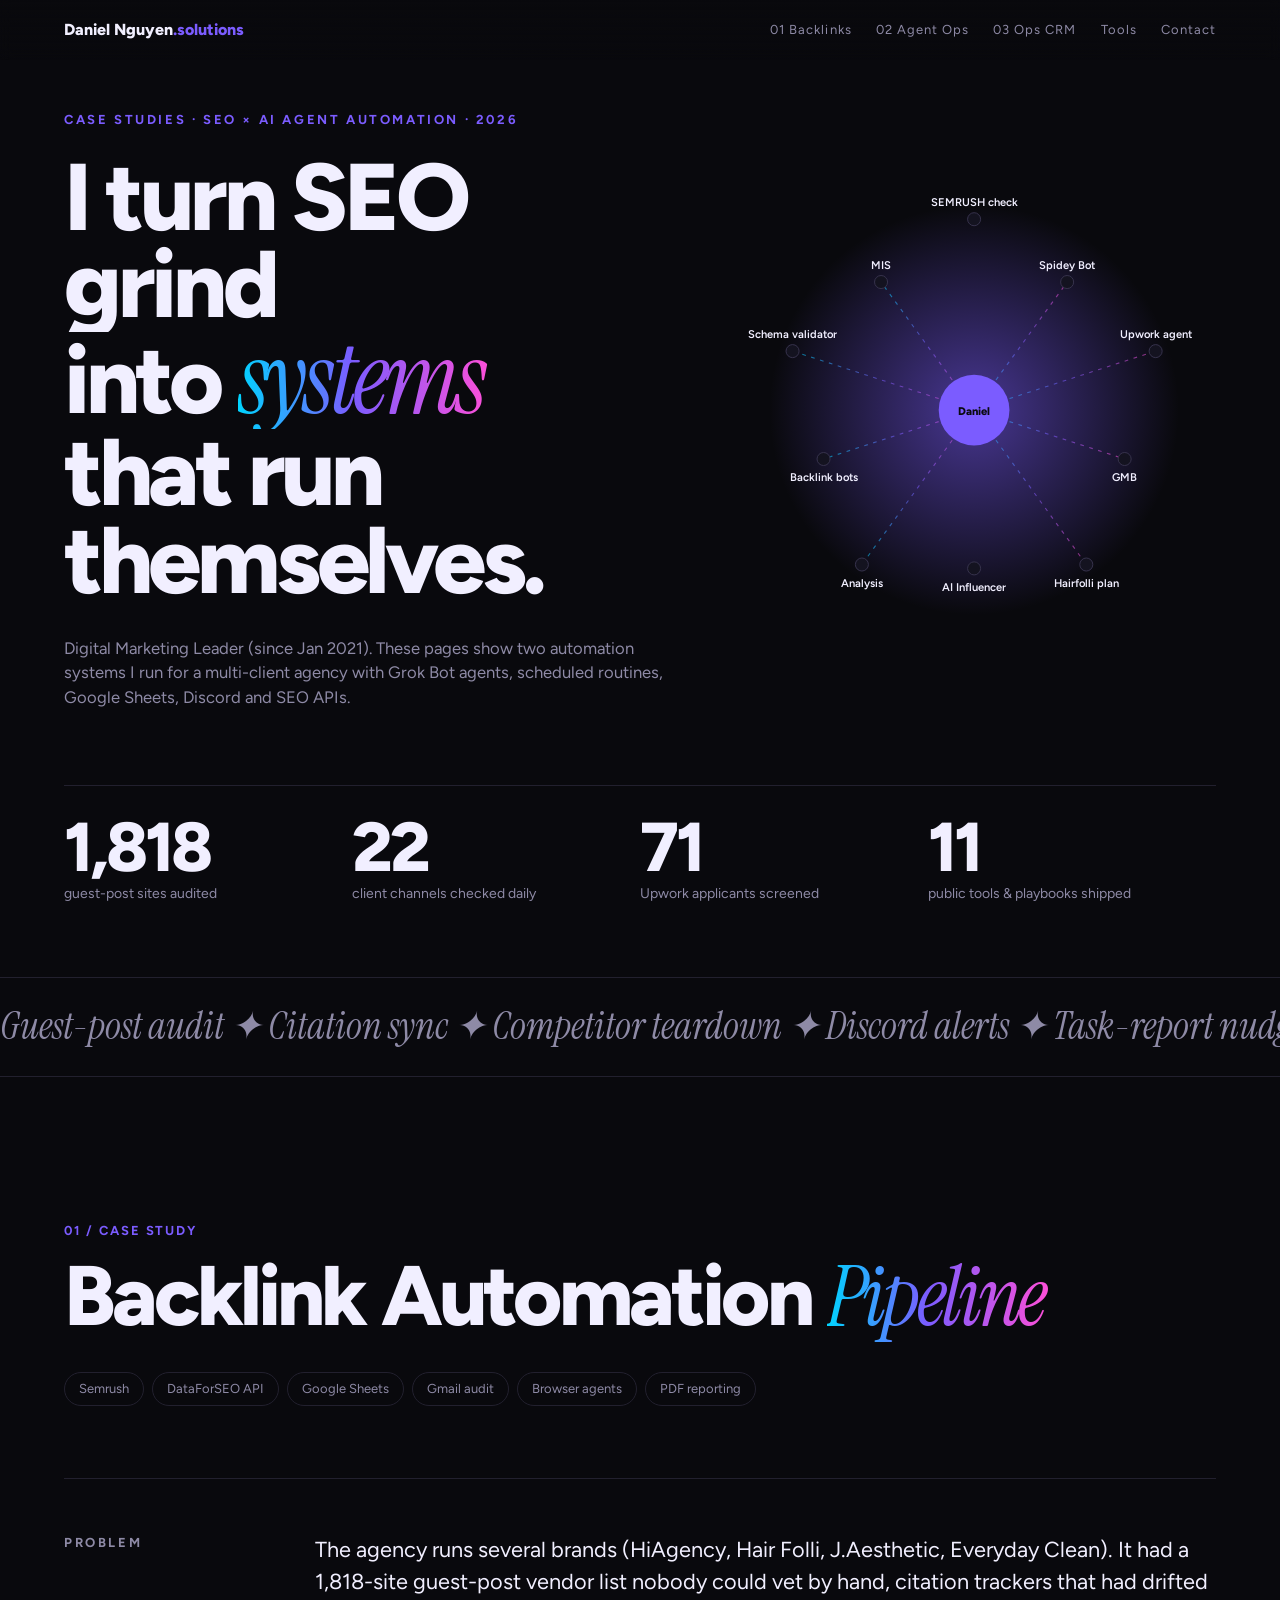
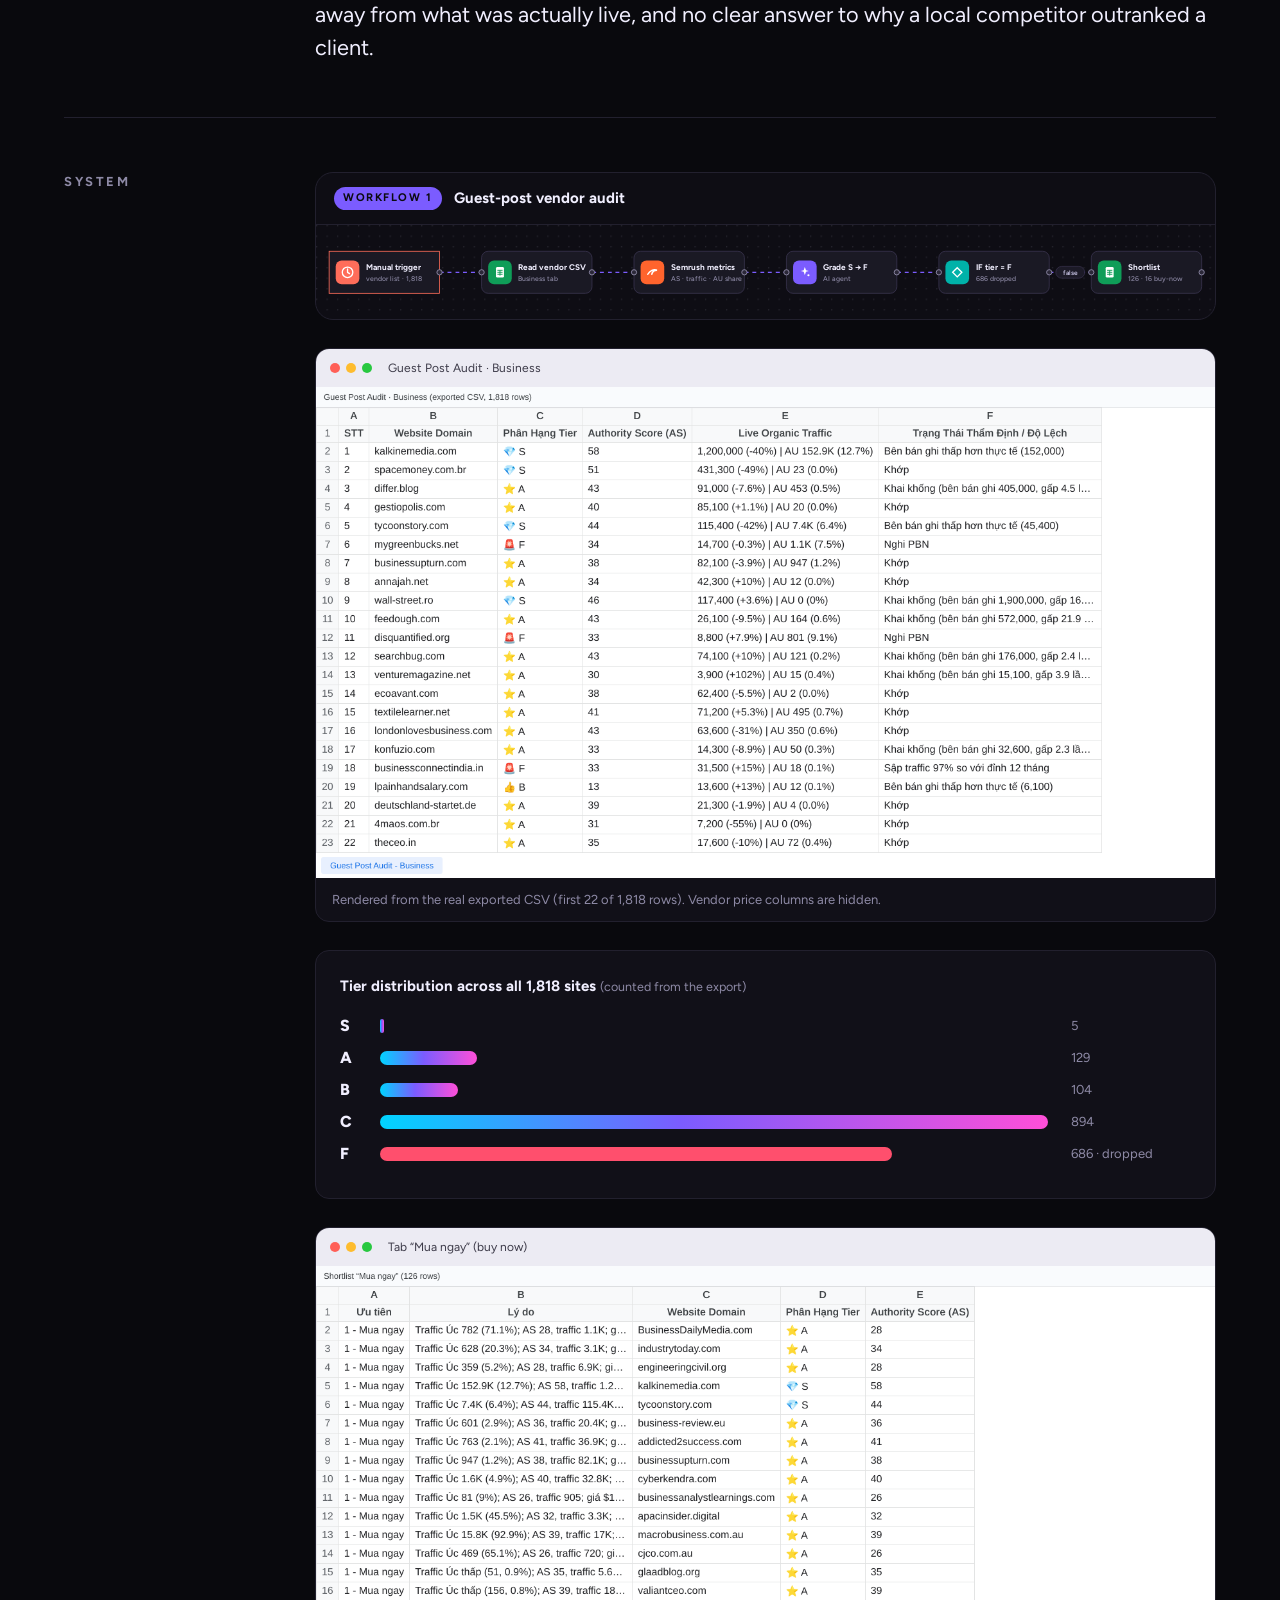
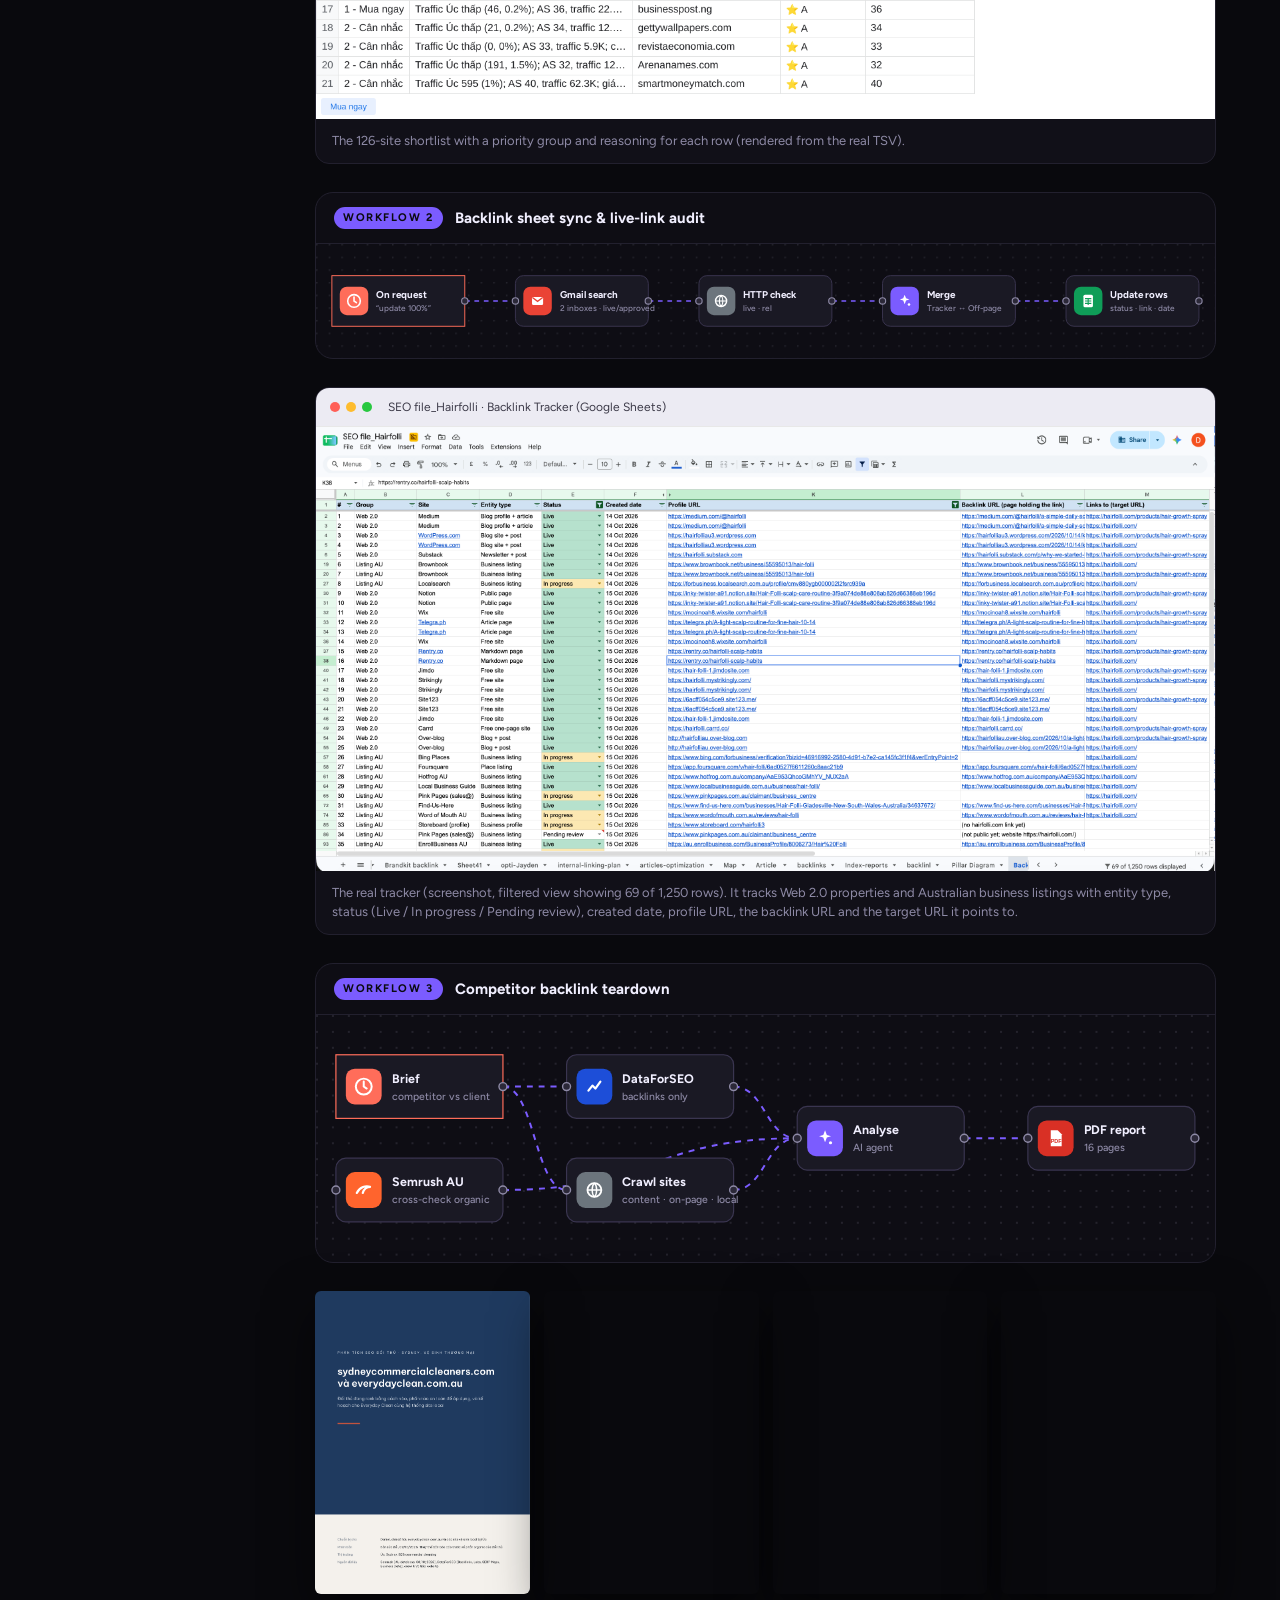
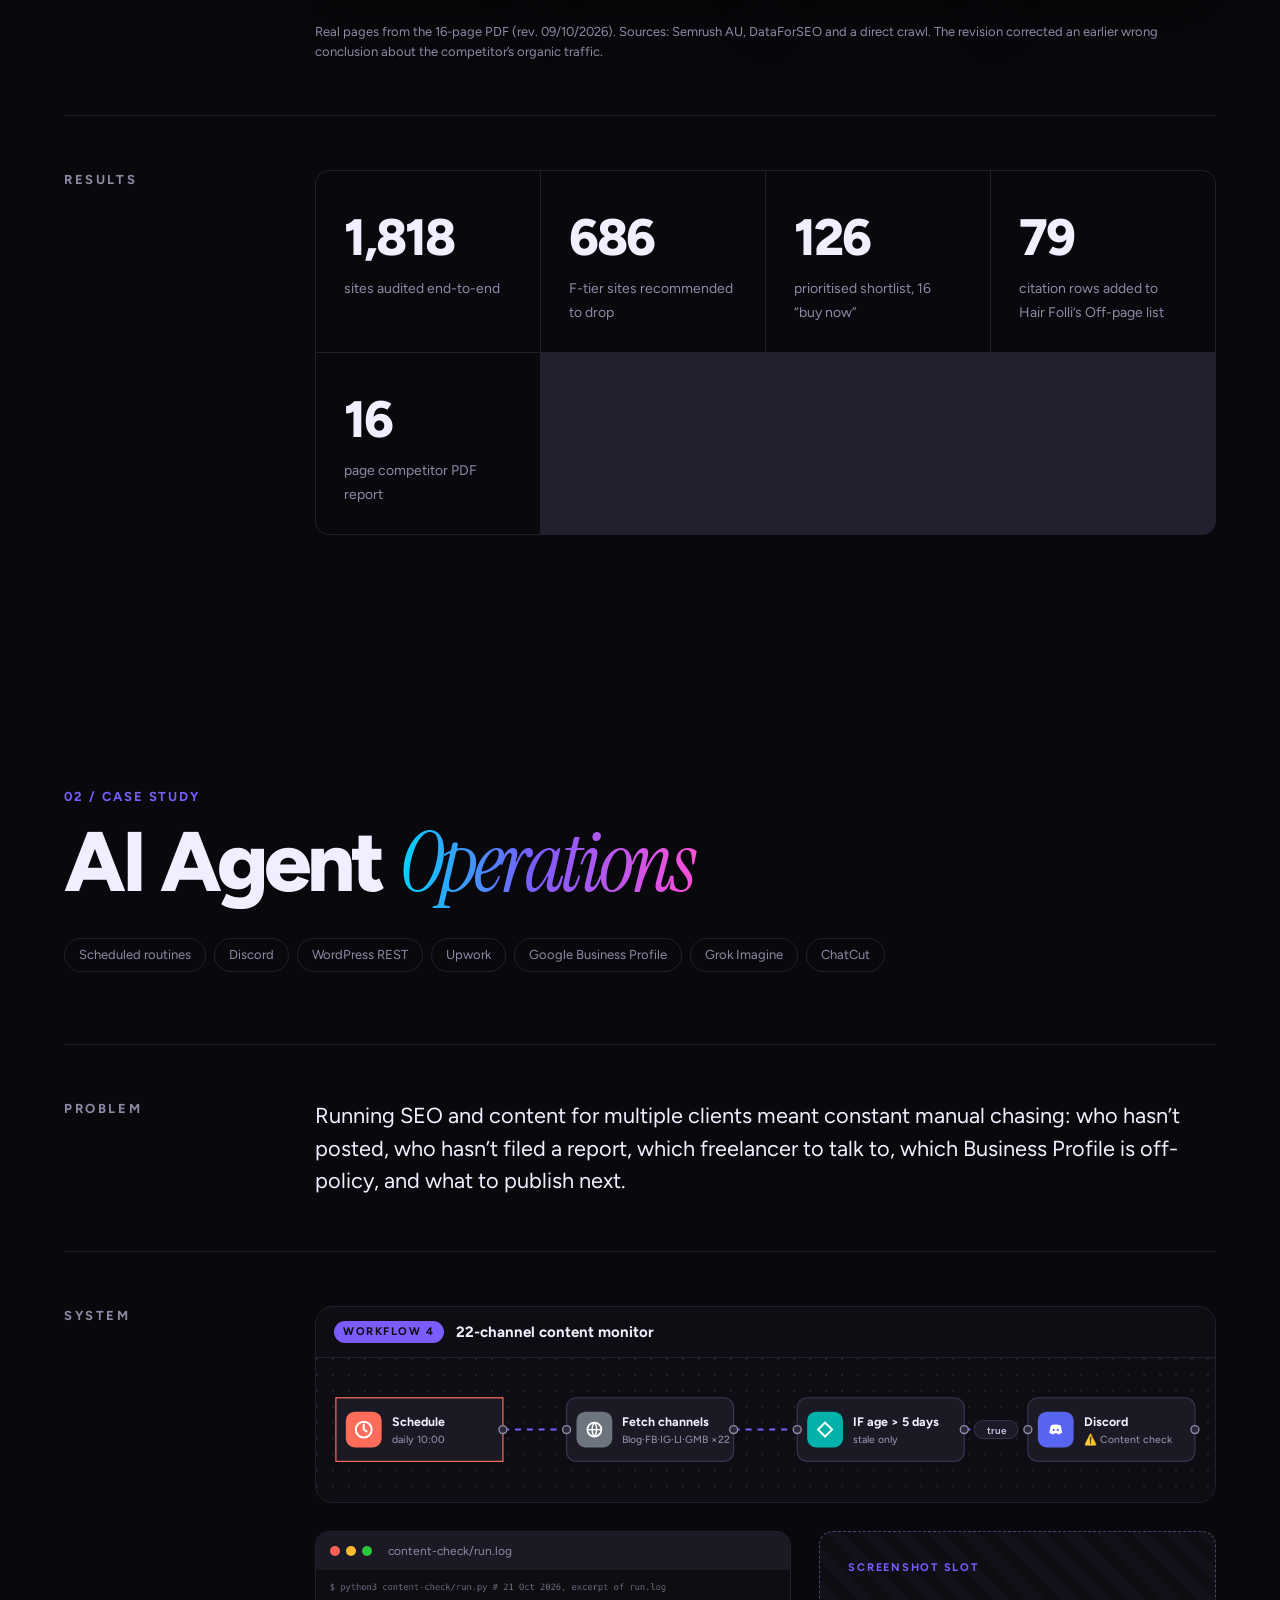
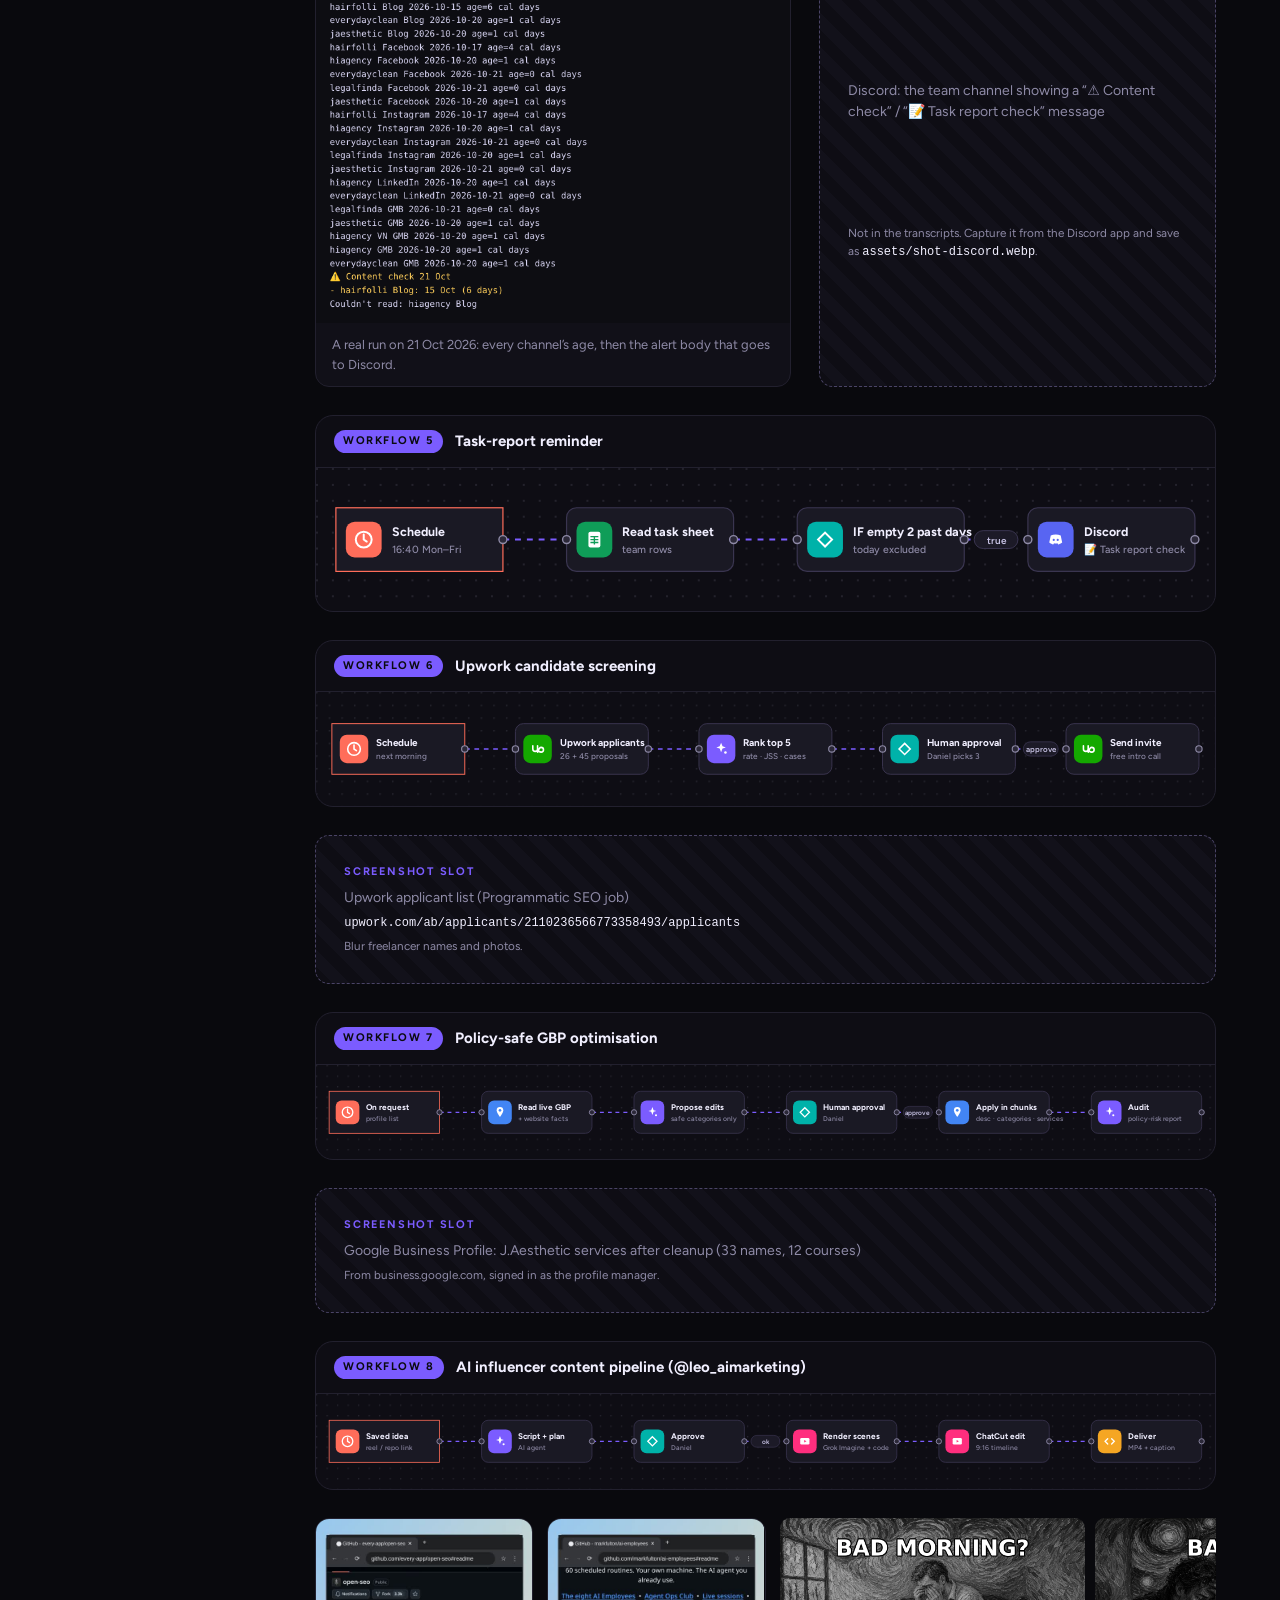
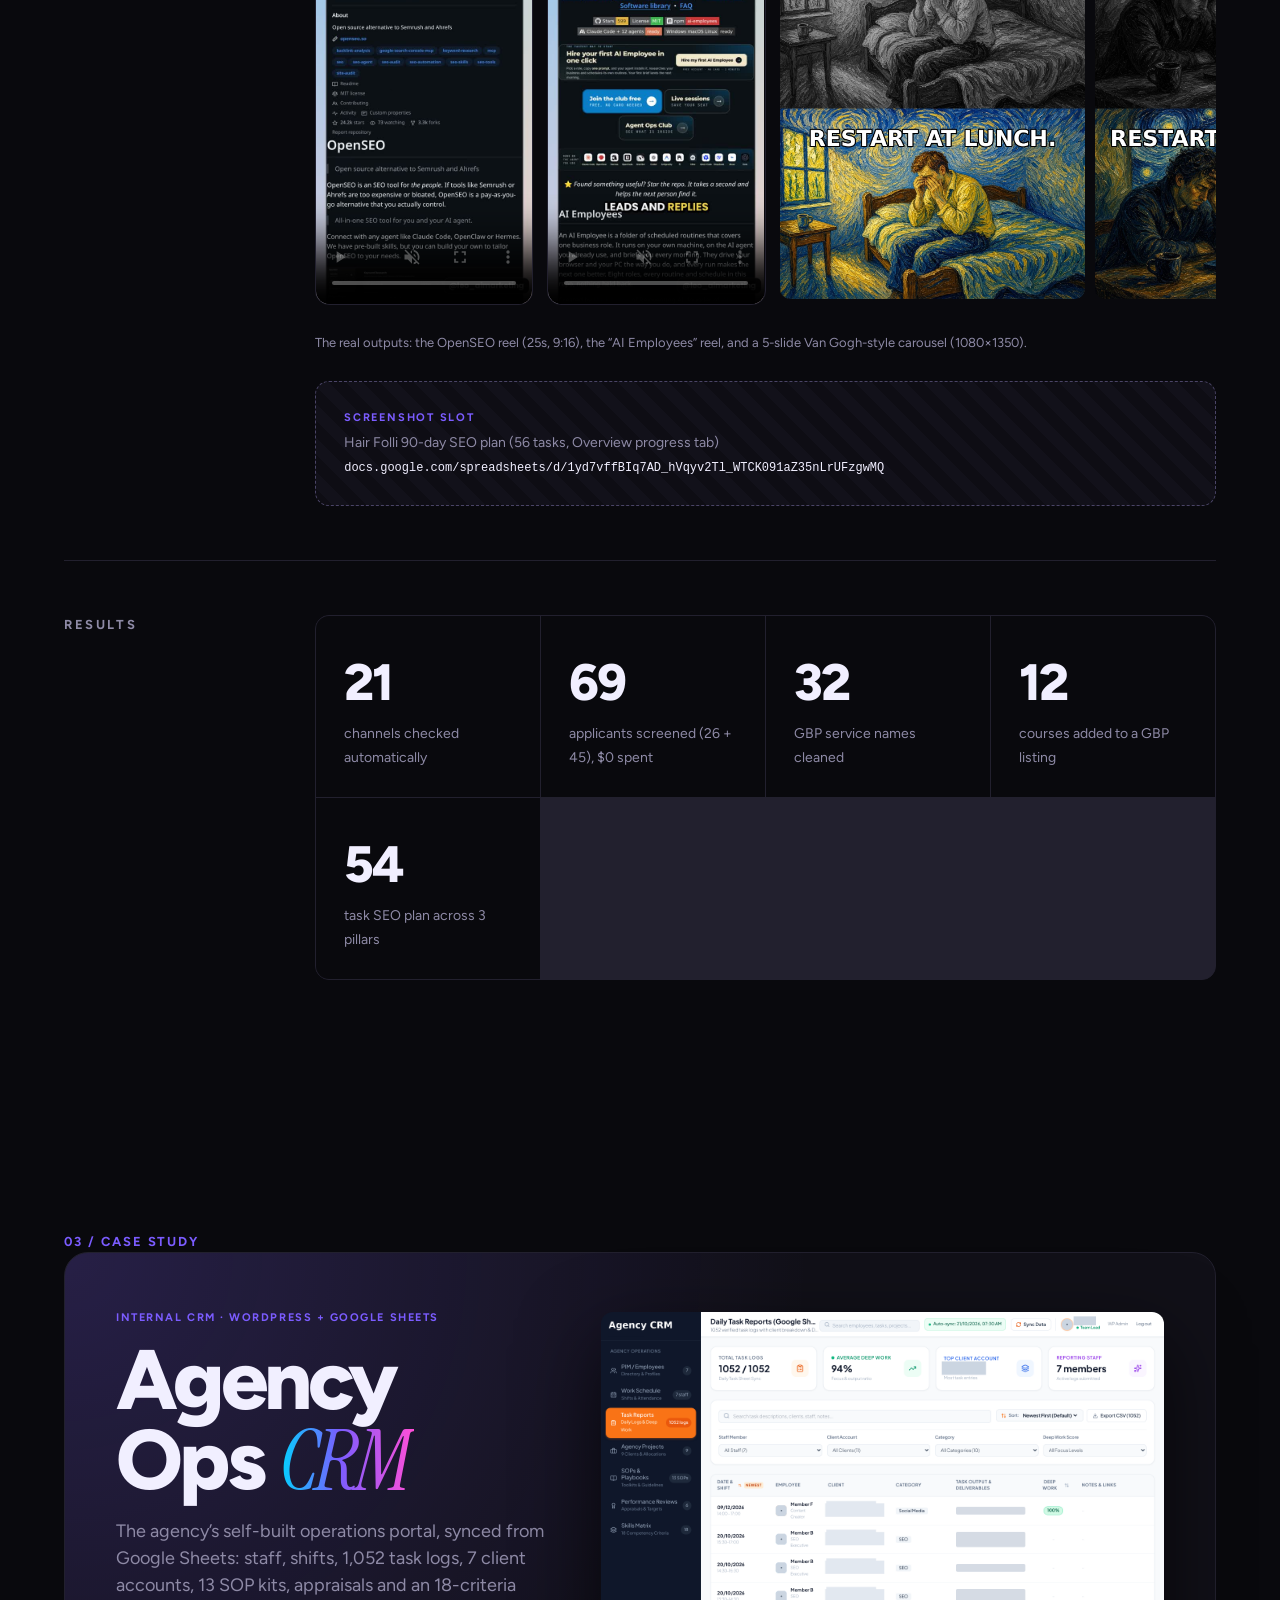
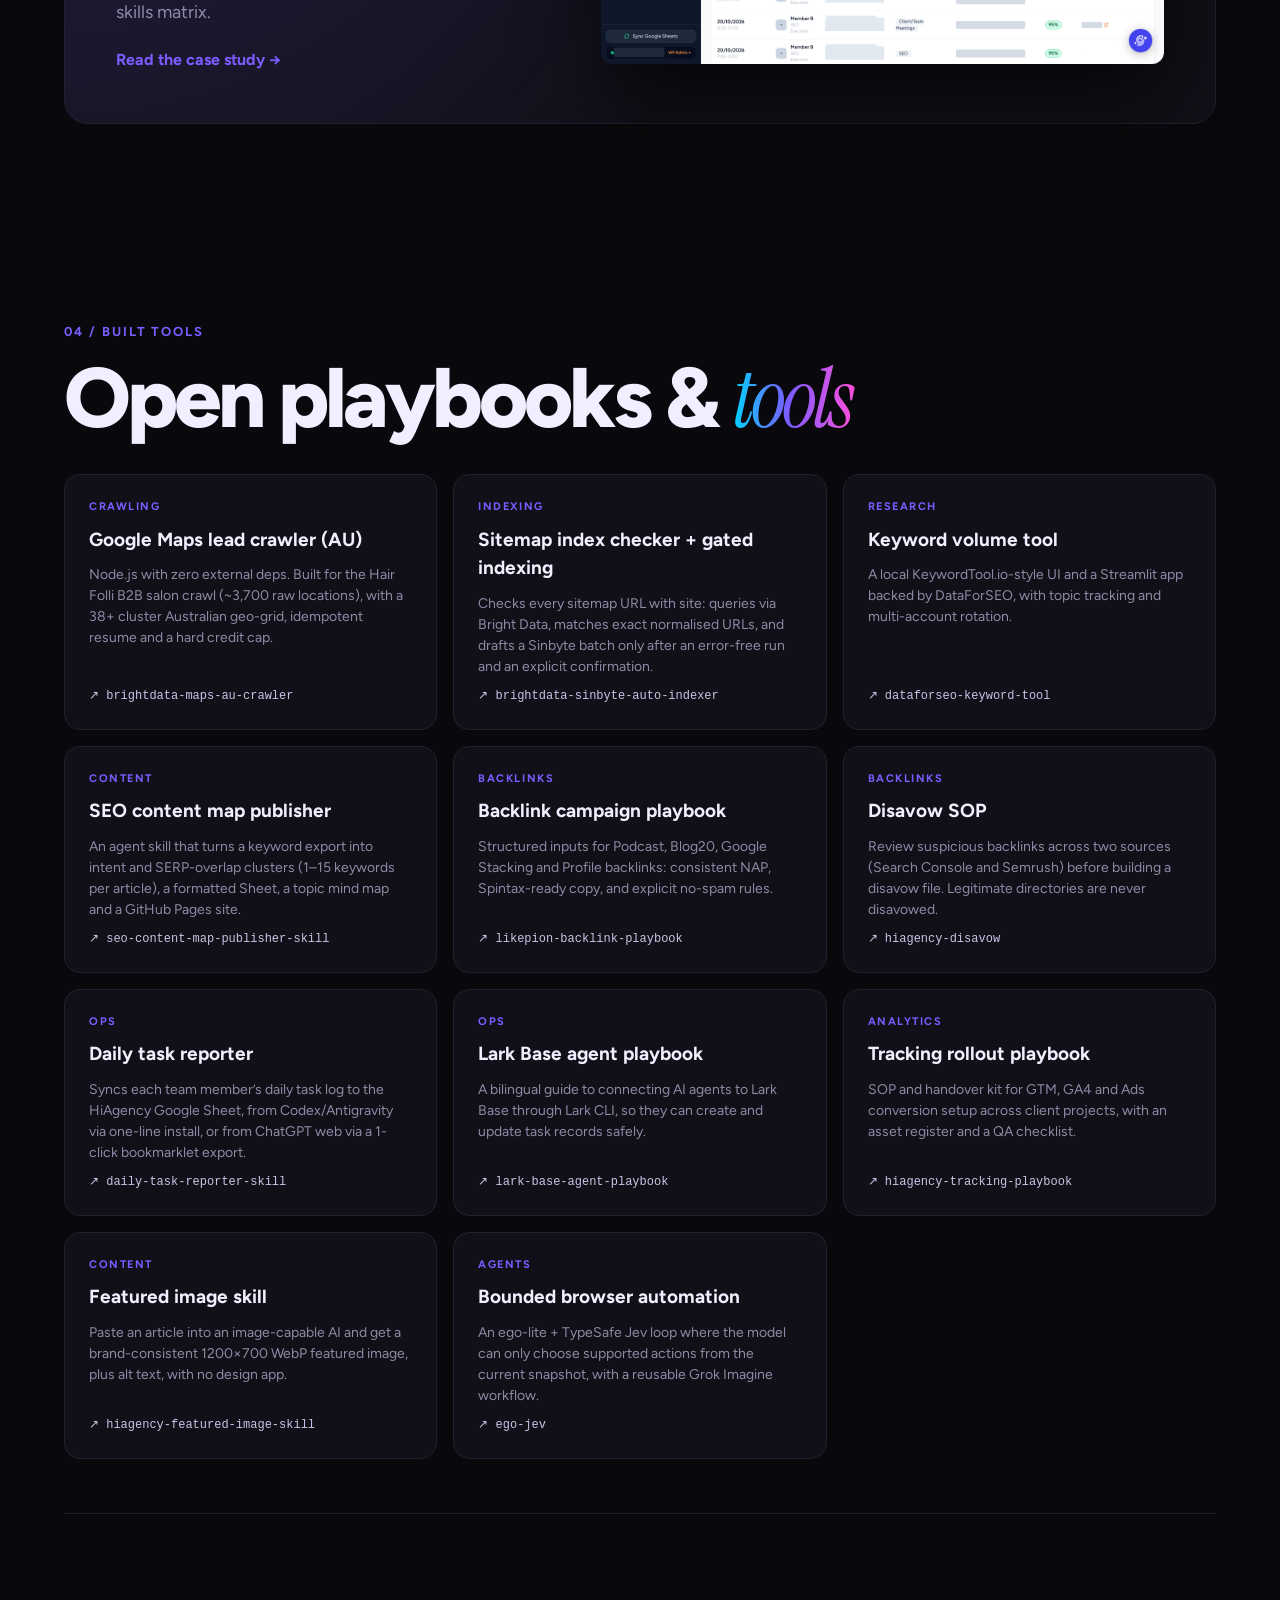
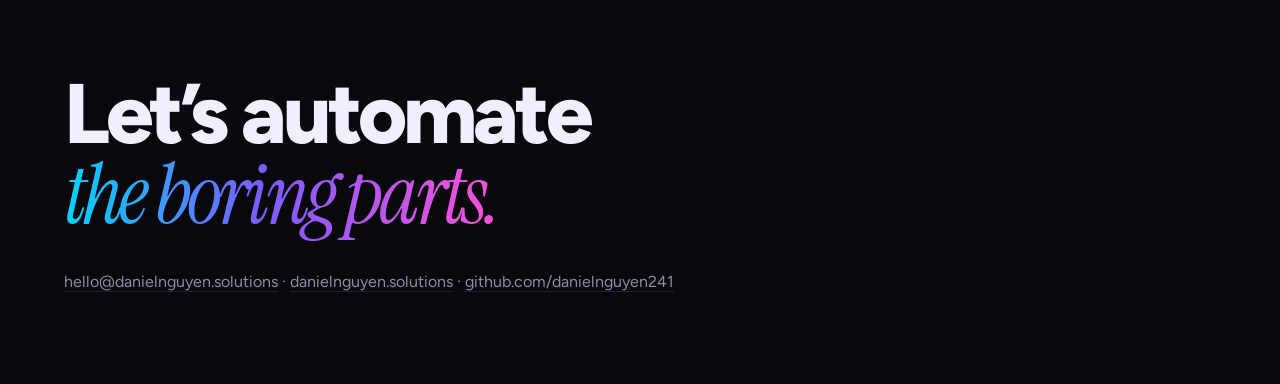
==== commit cc27beaa: "Condense CRM case study into one anonymised section + paste-ready snippet" ====
--- a/index.html
+++ b/index.html
@@ -6,7 +6,7 @@
 </head><body>
 <div class="progress" id="prog"></div>
 <div class="cur" id="cur"></div>
-<nav><a href="#top" class="logo">Daniel Nguyen<span>.solutions</span></a><div><a href="#c1">01 Backlinks</a><a href="#c2">02 Agent Ops</a><a href="crm.html">03 HiAgency HQ</a><a href="#tools">Tools</a><a href="#ct">Contact</a></div></nav>
+<nav><a href="#top" class="logo">Daniel Nguyen<span>.solutions</span></a><div><a href="#c1">01 Backlinks</a><a href="#c2">02 Agent Ops</a><a href="crm.html">03 Ops CRM</a><a href="#tools">Tools</a><a href="#ct">Contact</a></div></nav>
 
 <header class="hero wrap" id="top">
  <div class="hero-copy">
@@ -115,7 +115,7 @@
 
 <section class="case" id="crm-card">
  <p class="num rv">03 / Case study</p>
- <a class="crmcard rv" href="crm.html"><div><span class="tg">Internal CRM · WordPress + Google Sheets</span><h2>HiAgency <em>HQ</em></h2><p>The agency’s self-built operations portal, synced from Google Sheets: staff, shifts, 1,052 task logs, 7 client accounts, 13 SOP kits, appraisals and an 18-criteria skills matrix.</p><b>Read the case study →</b></div><img width="1440" height="900" decoding="async" src="assets/crm/projects.webp" alt="HiAgency HQ: Agency Projects module" loading="lazy"></a>
+ <a class="crmcard rv" href="crm.html"><div><span class="tg">Internal CRM · WordPress + Google Sheets</span><h2>Agency Ops <em>CRM</em></h2><p>The agency’s self-built operations portal, synced from Google Sheets: staff, shifts, 1,052 task logs, 7 client accounts, 13 SOP kits, appraisals and an 18-criteria skills matrix.</p><b>Read the case study →</b></div><img width="1440" height="900" decoding="async" src="assets/crm/crm-section.webp" alt="Agency Operations CRM" loading="lazy"></a>
 </section>
 
 <section class="case" id="tools">
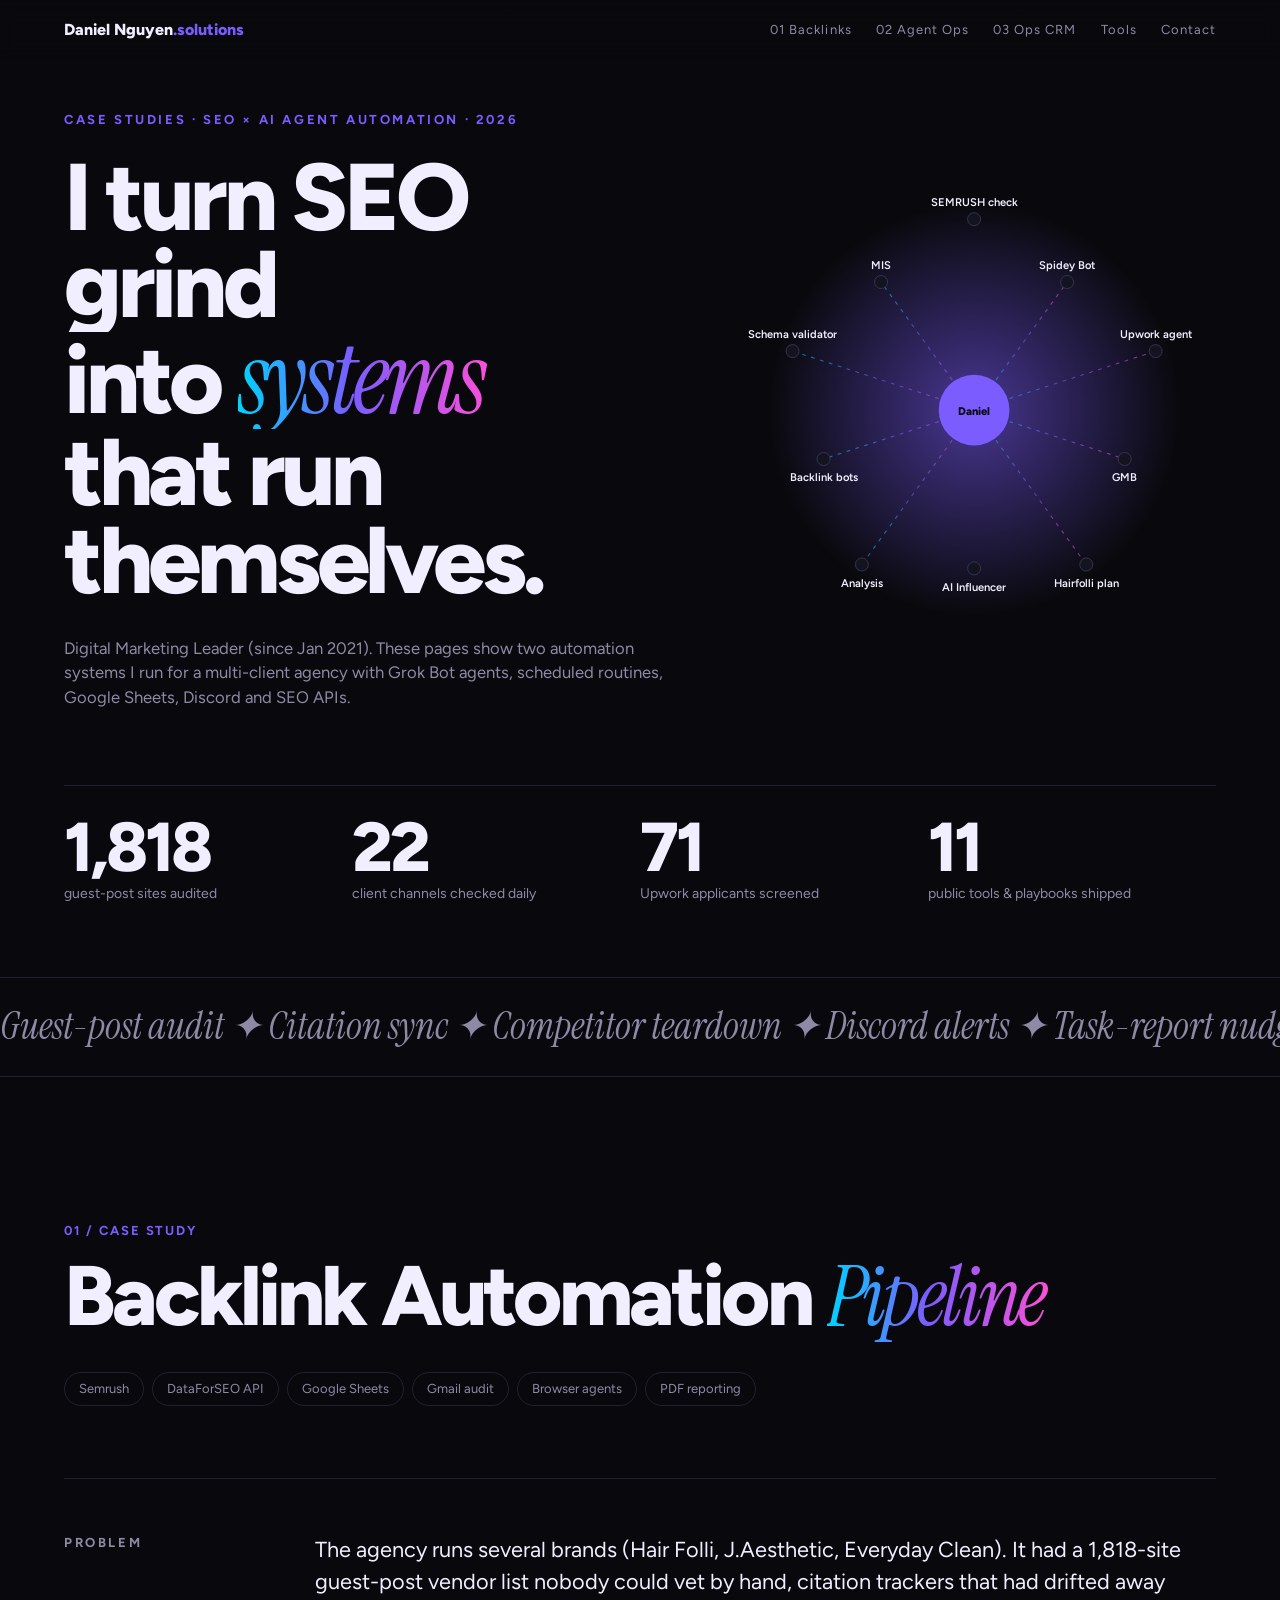
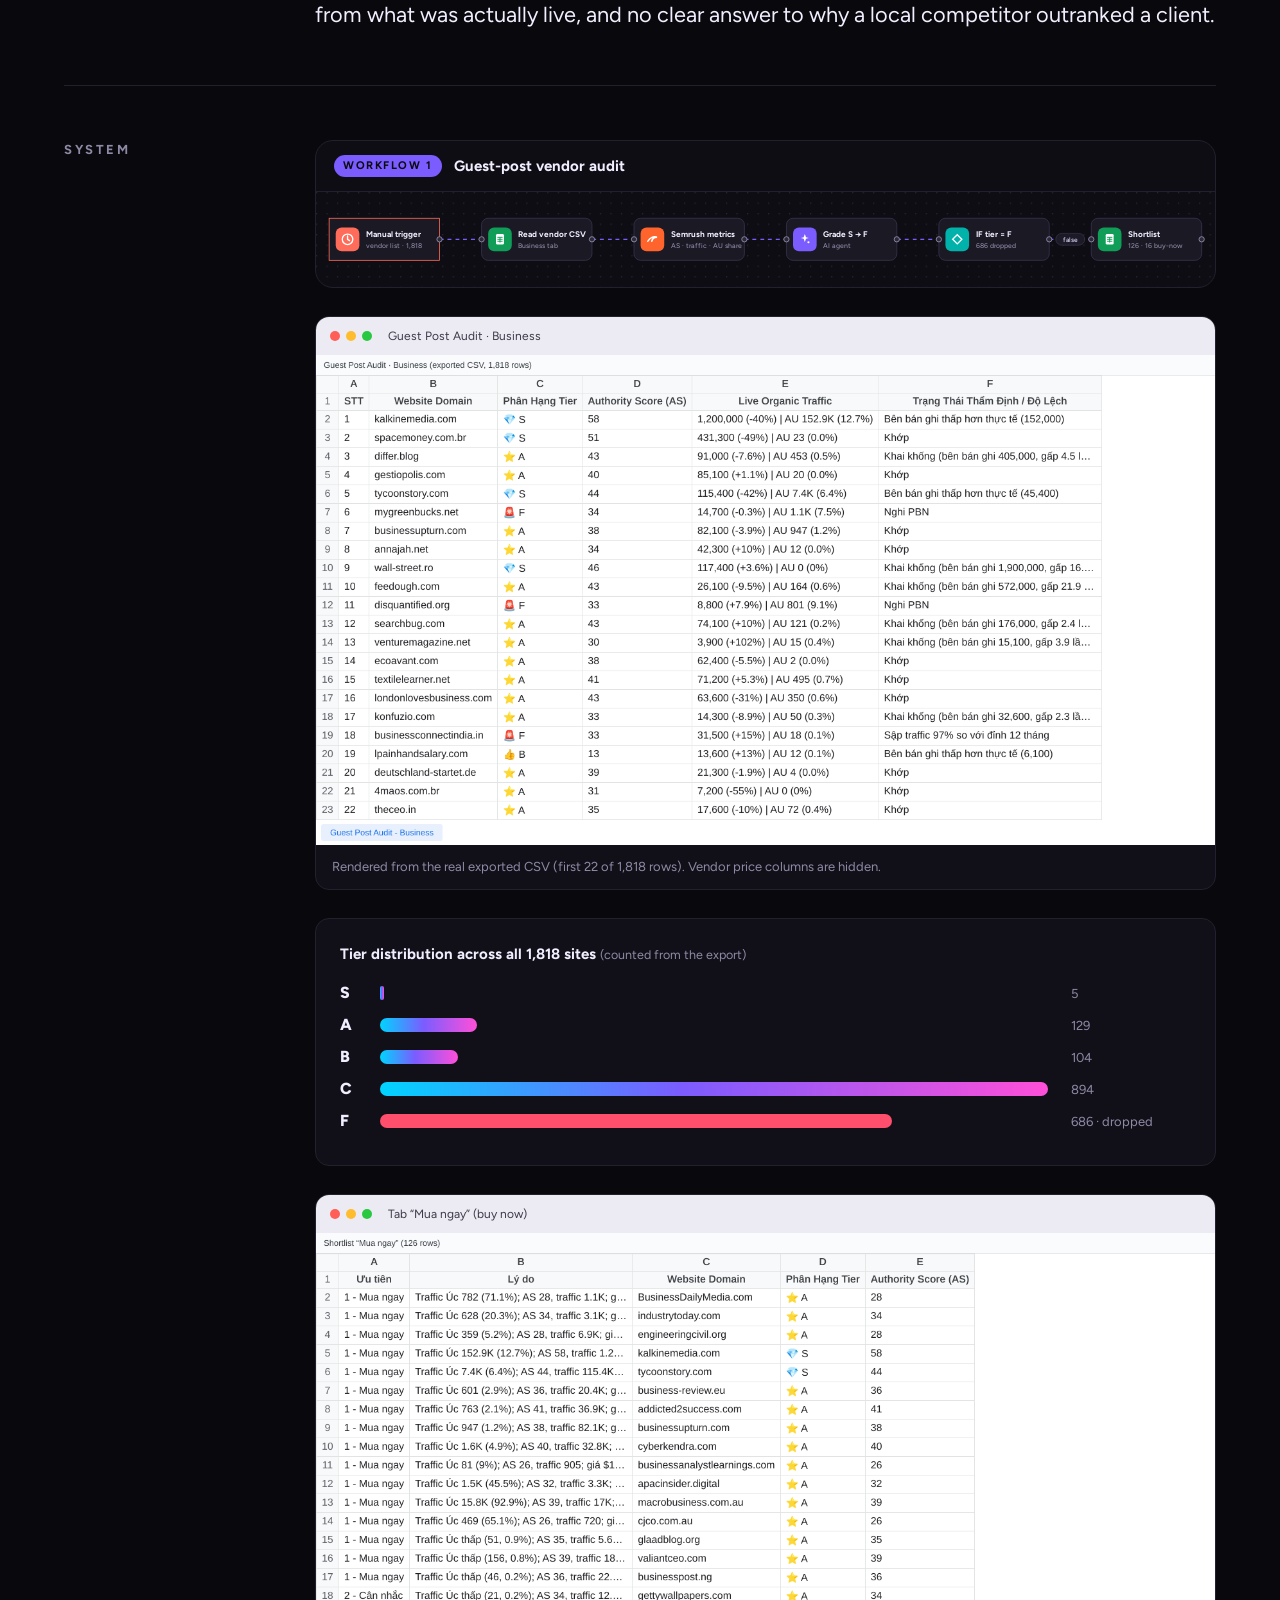
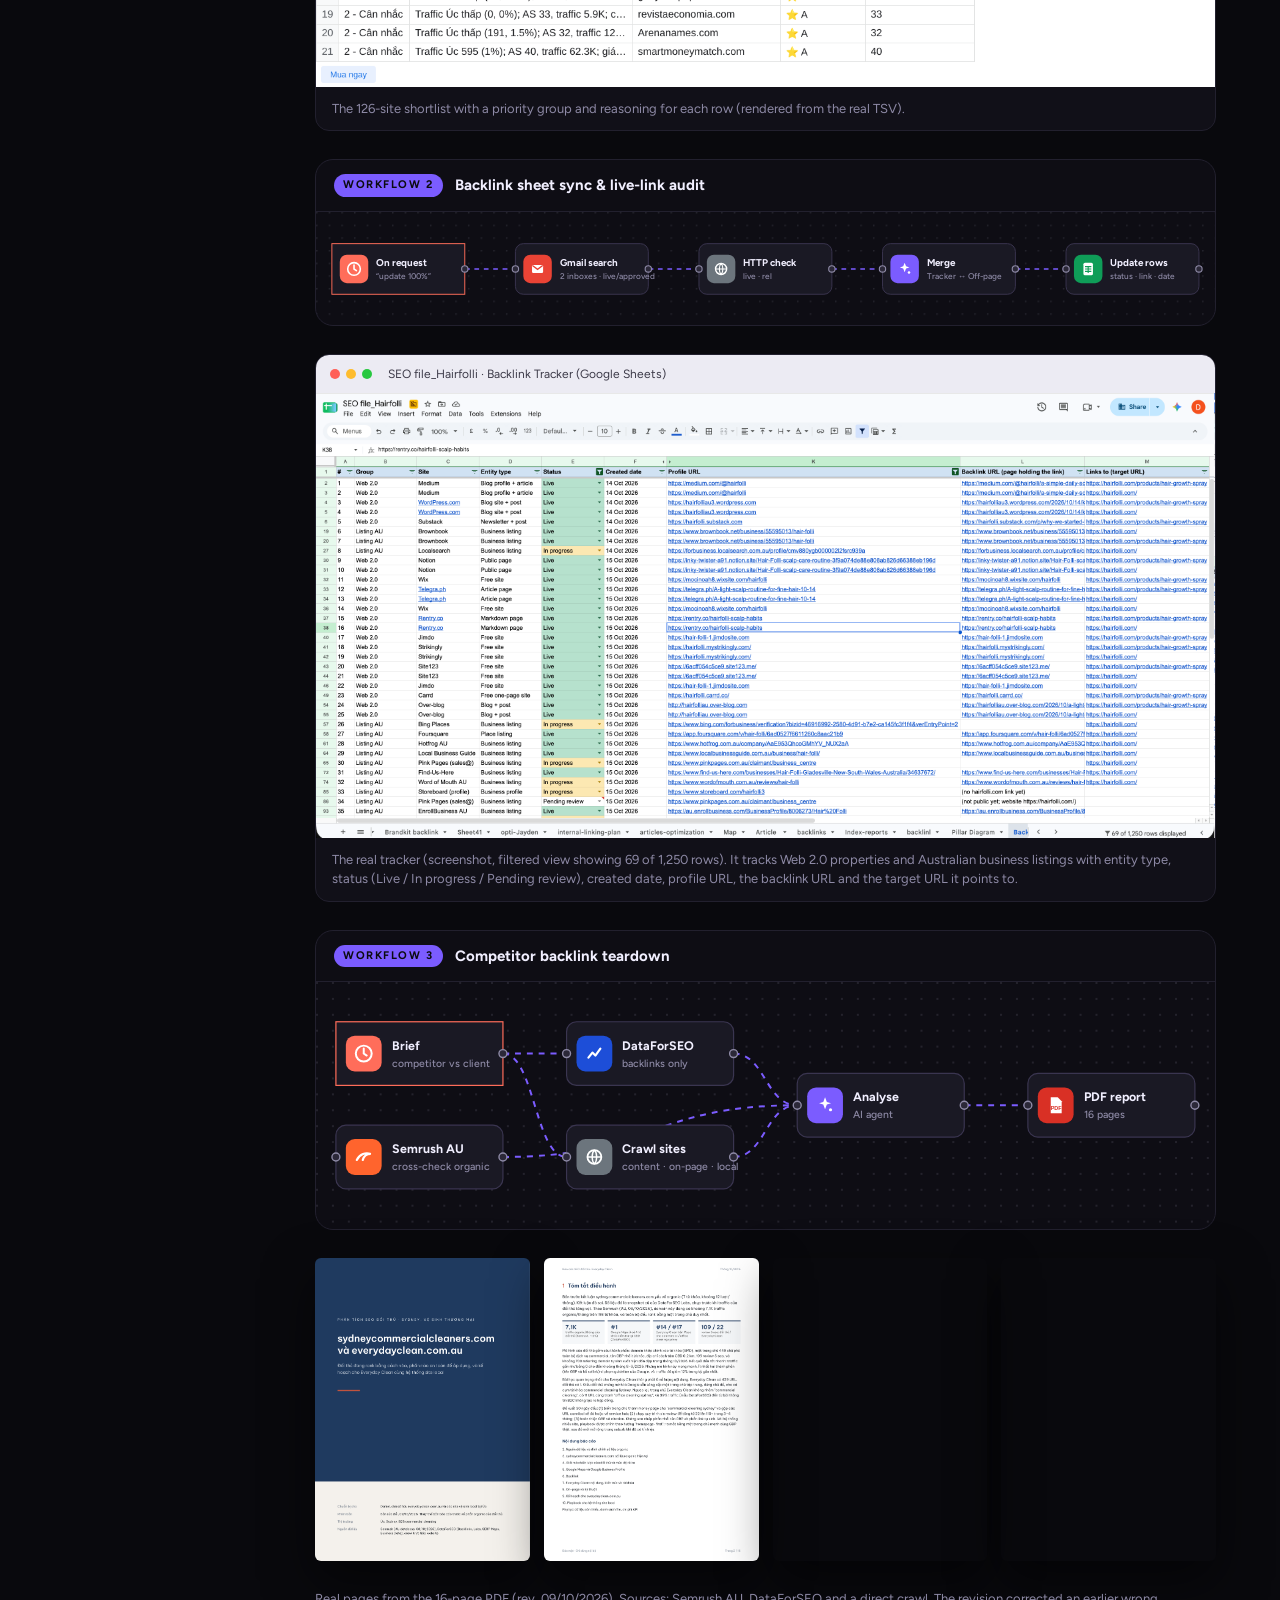
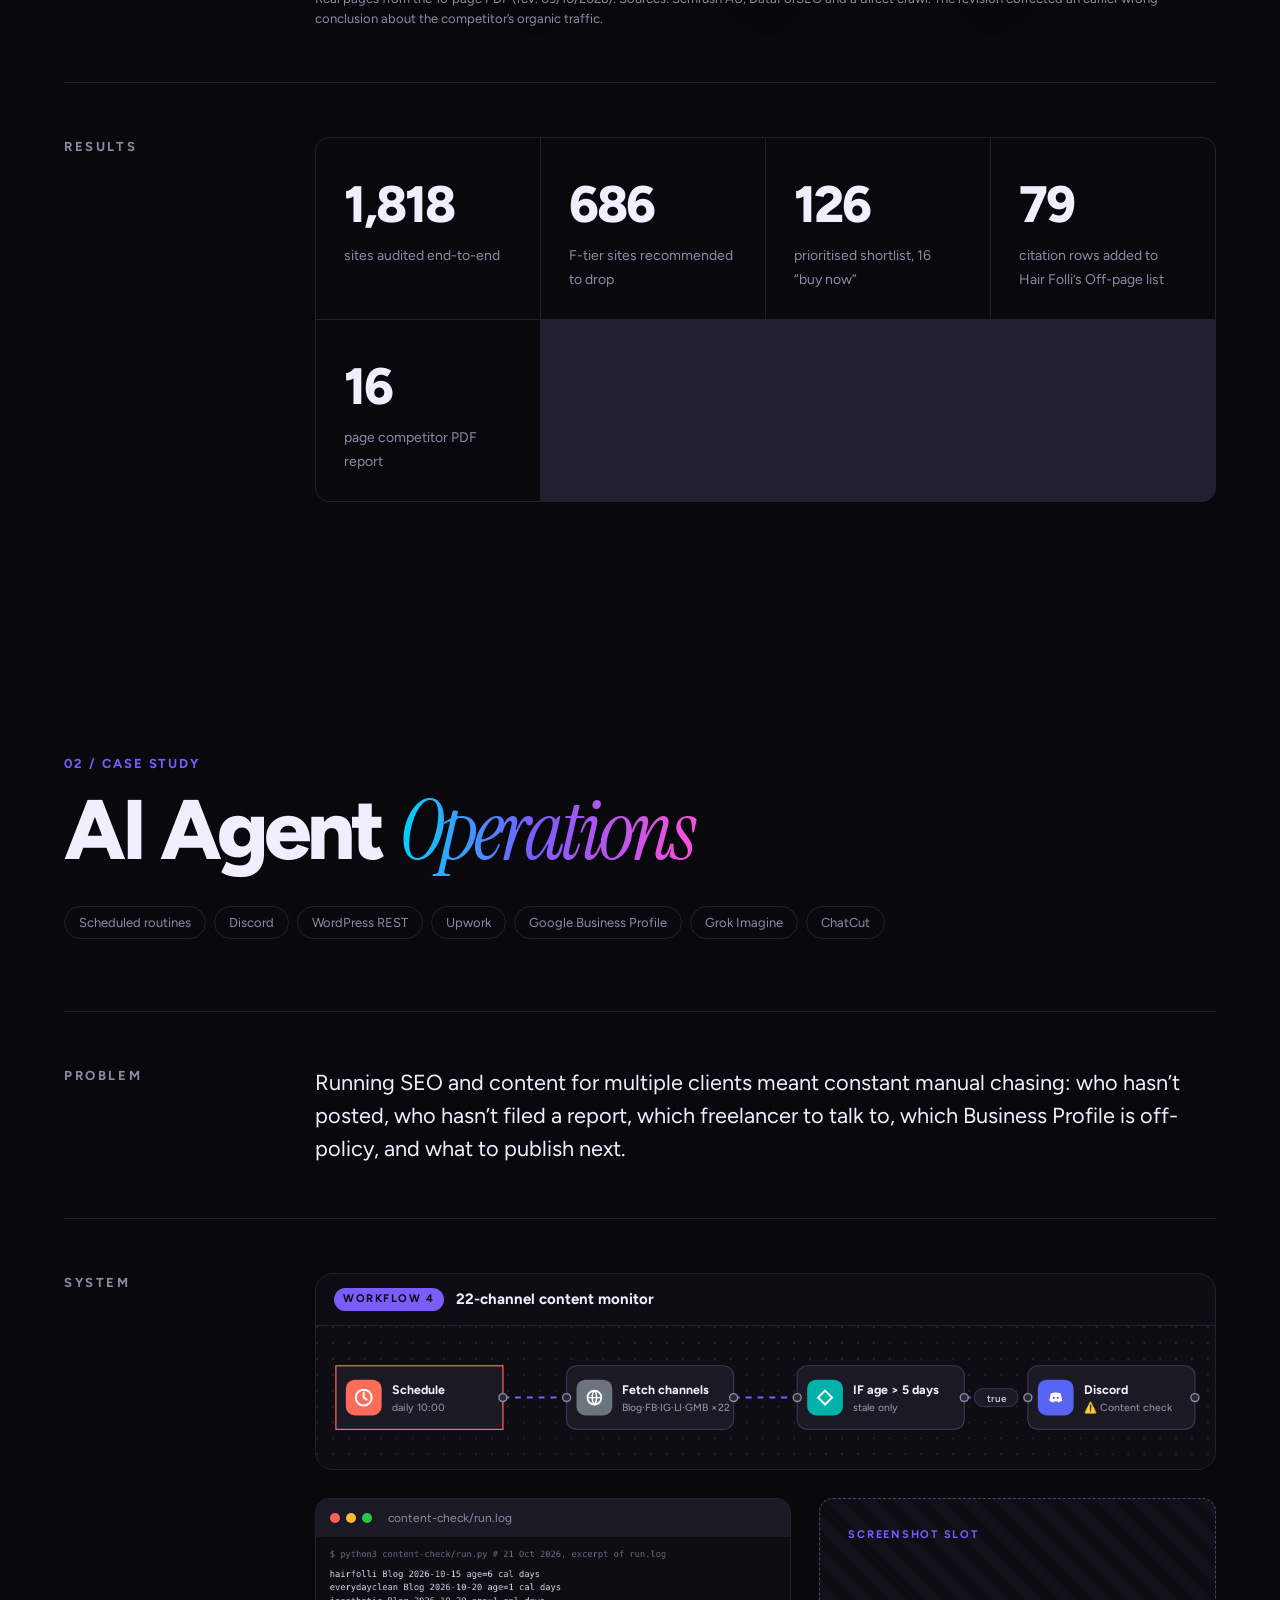
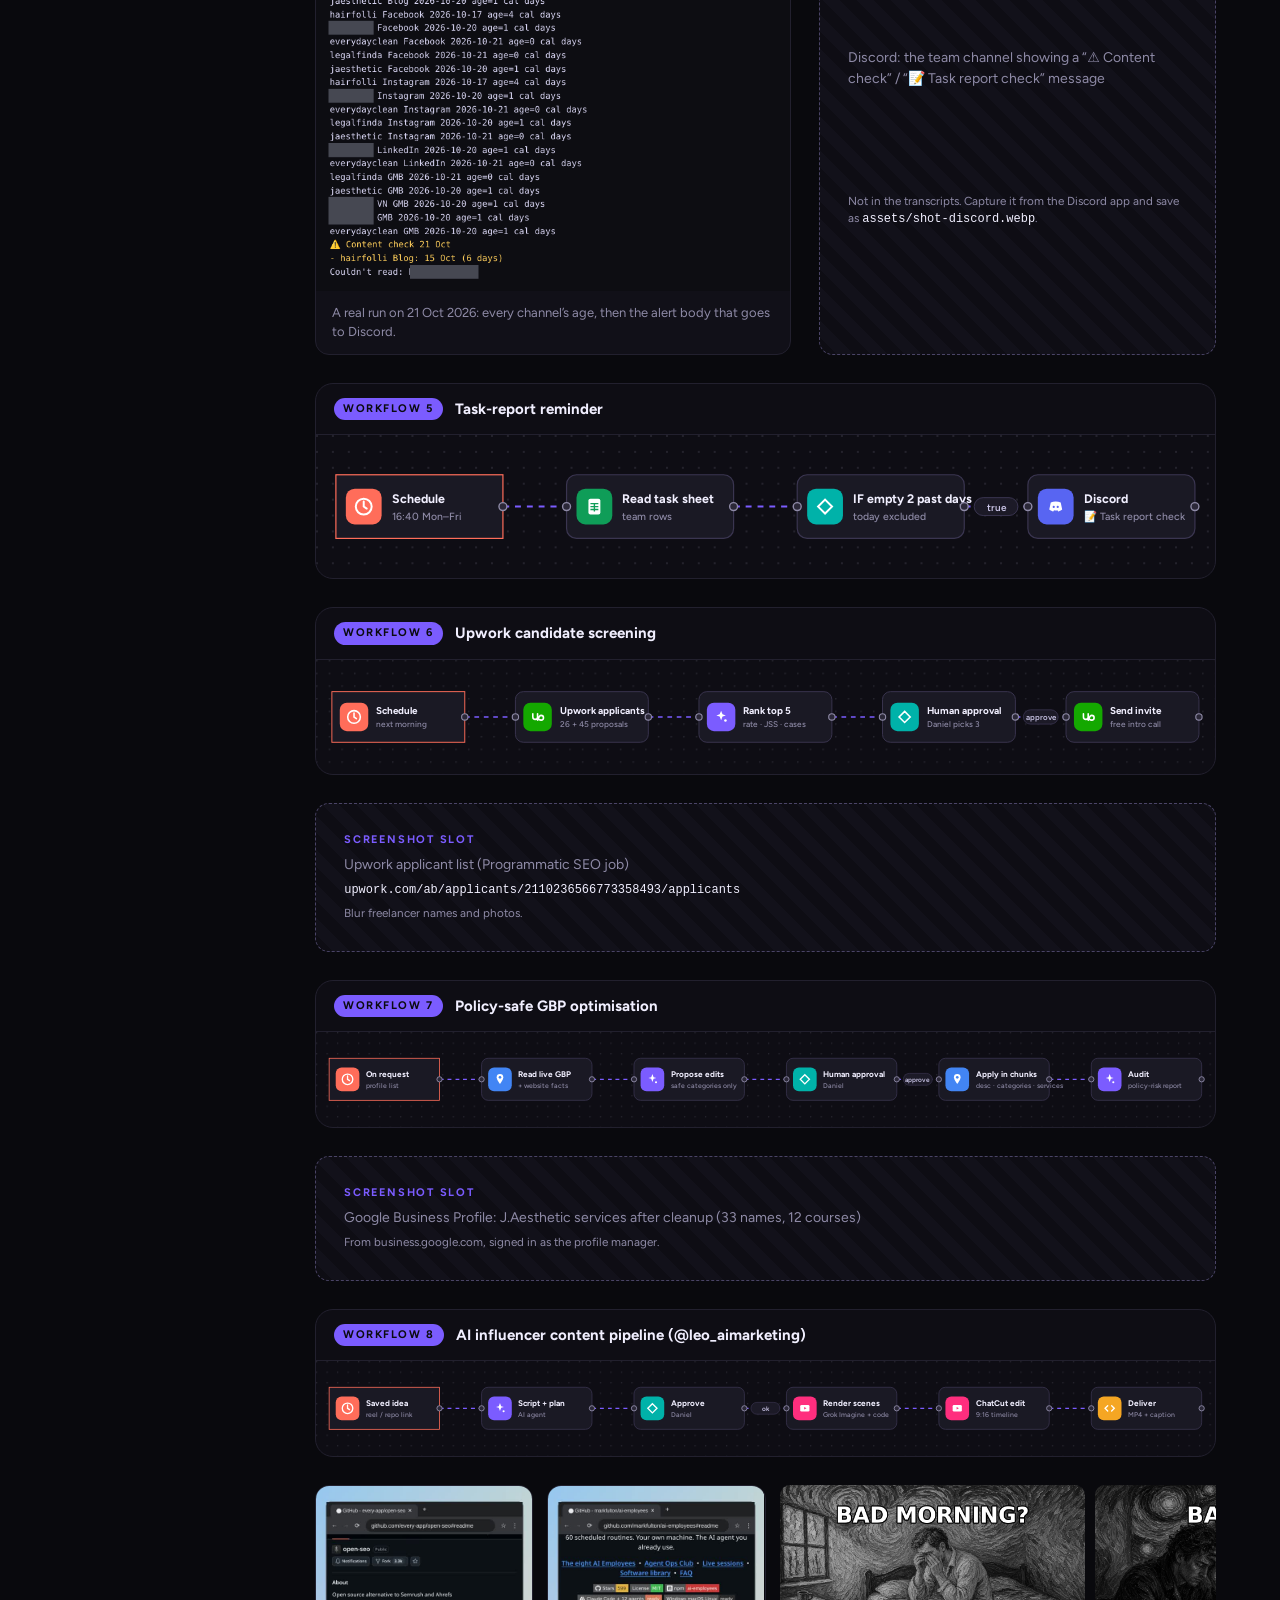
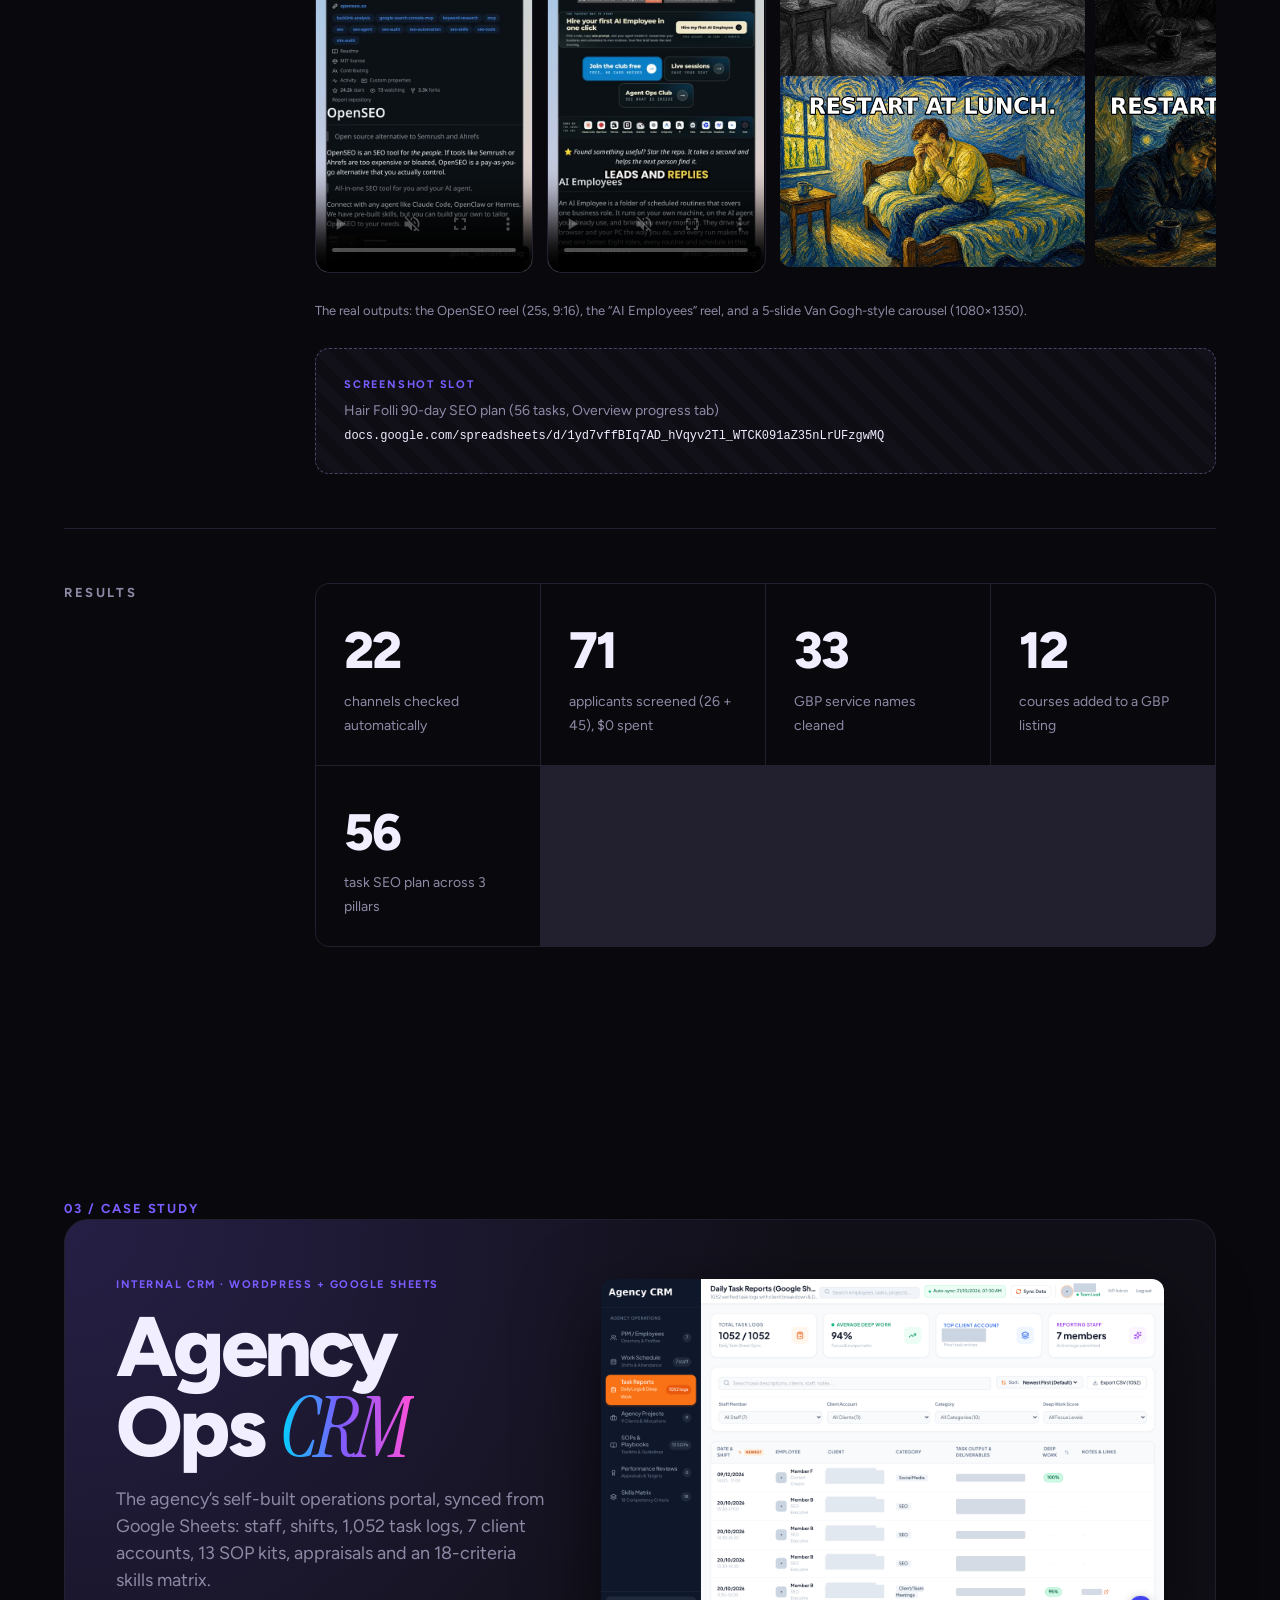
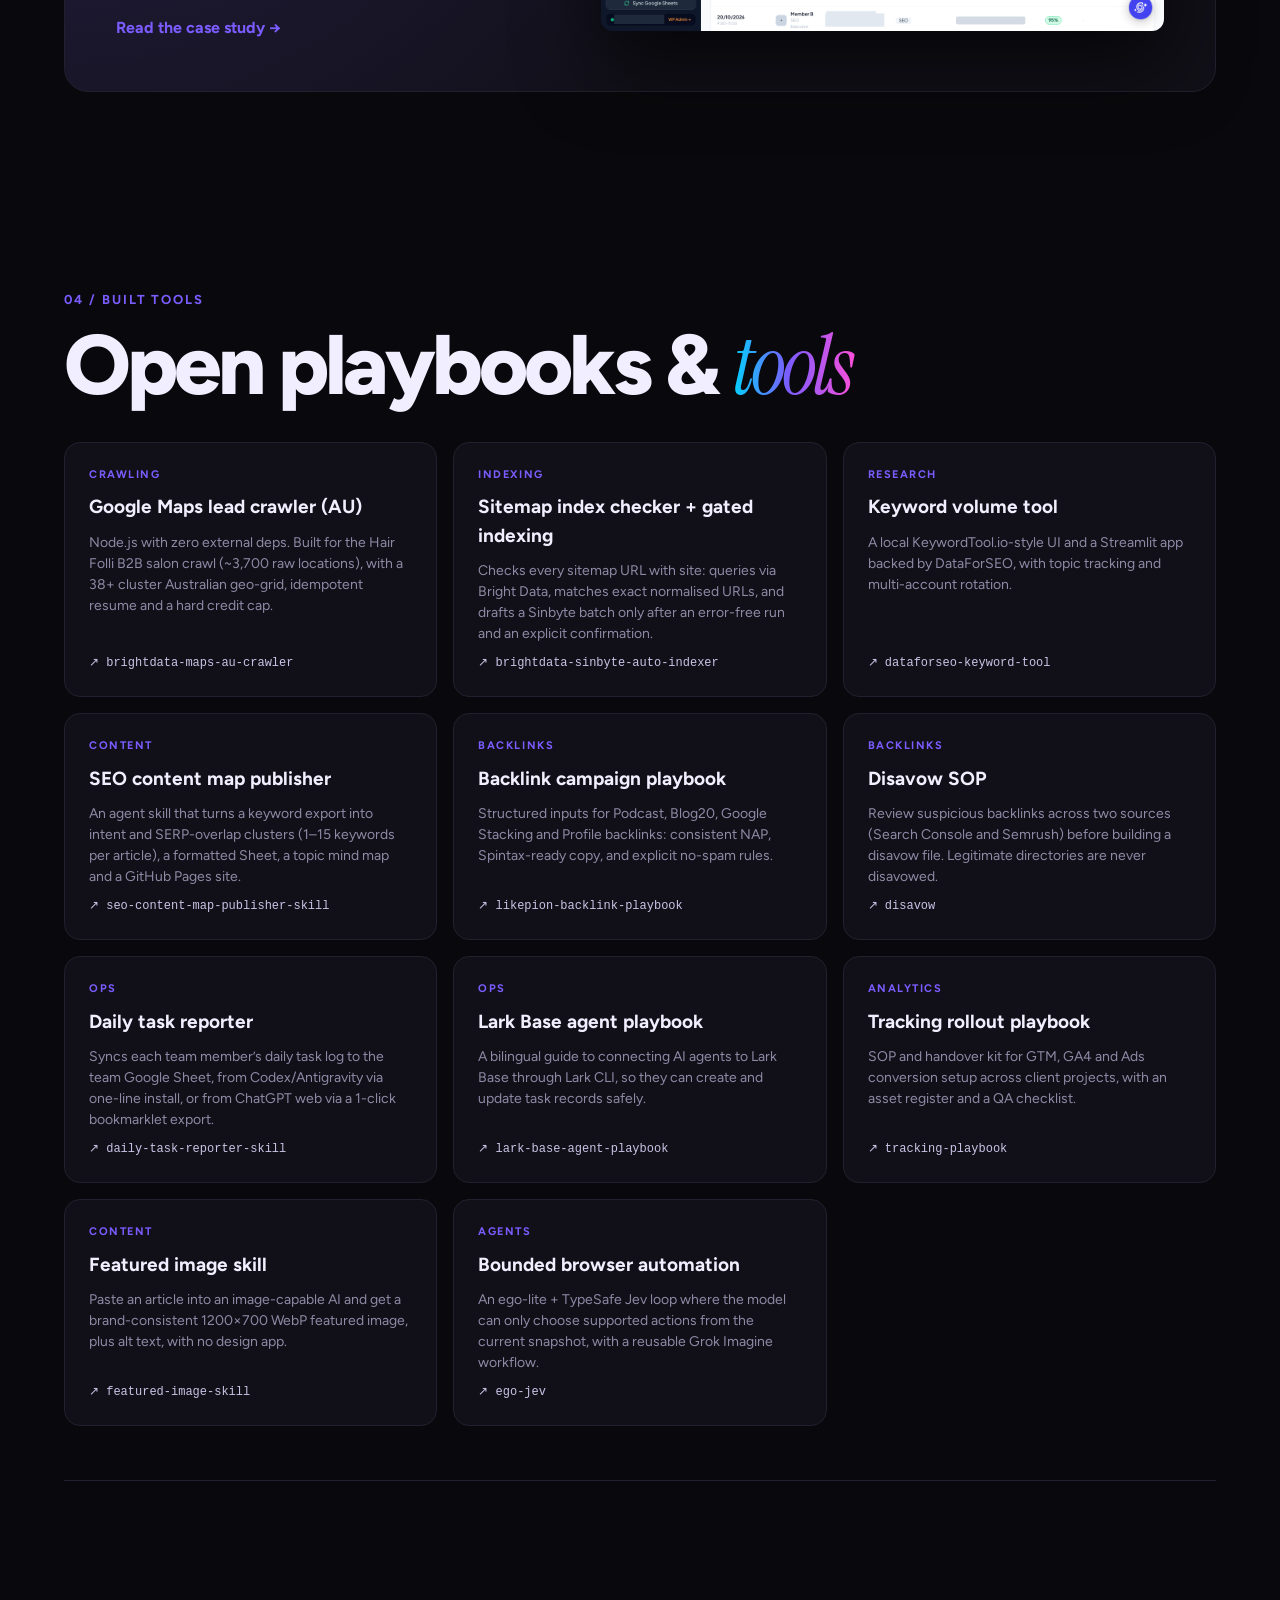
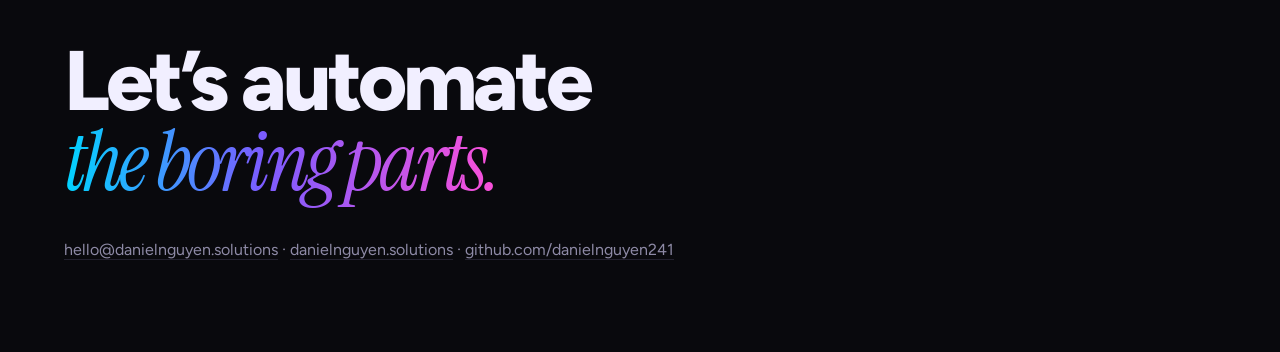
==== commit 86374f21: "Remove HiAgency name from public pages; bar it in content-check screenshot" ====
--- a/index.html
+++ b/index.html
@@ -36,7 +36,7 @@
  <h2 class="rv">Backlink Automation <em>Pipeline</em></h2>
  <div class="tags rv"><span>Semrush</span><span>DataForSEO API</span><span>Google Sheets</span><span>Gmail audit</span><span>Browser agents</span><span>PDF reporting</span></div>
 
- <div class="row rv"><h3>Problem</h3><p>The agency runs several brands (HiAgency, Hair Folli, J.Aesthetic, Everyday Clean). It had a 1,818-site guest-post vendor list nobody could vet by hand, citation trackers that had drifted away from what was actually live, and no clear answer to why a local competitor outranked a client.</p></div>
+ <div class="row rv"><h3>Problem</h3><p>The agency runs several brands (Hair Folli, J.Aesthetic, Everyday Clean). It had a 1,818-site guest-post vendor list nobody could vet by hand, citation trackers that had drifted away from what was actually live, and no clear answer to why a local competitor outranked a client.</p></div>
 
  <div class="row rv"><h3>System</h3><div class="sys">
   <article class="wfcard"><header><span>Workflow 1</span>Guest-post vendor audit</header><div class="wf" data-wf="audit"></div></article>
